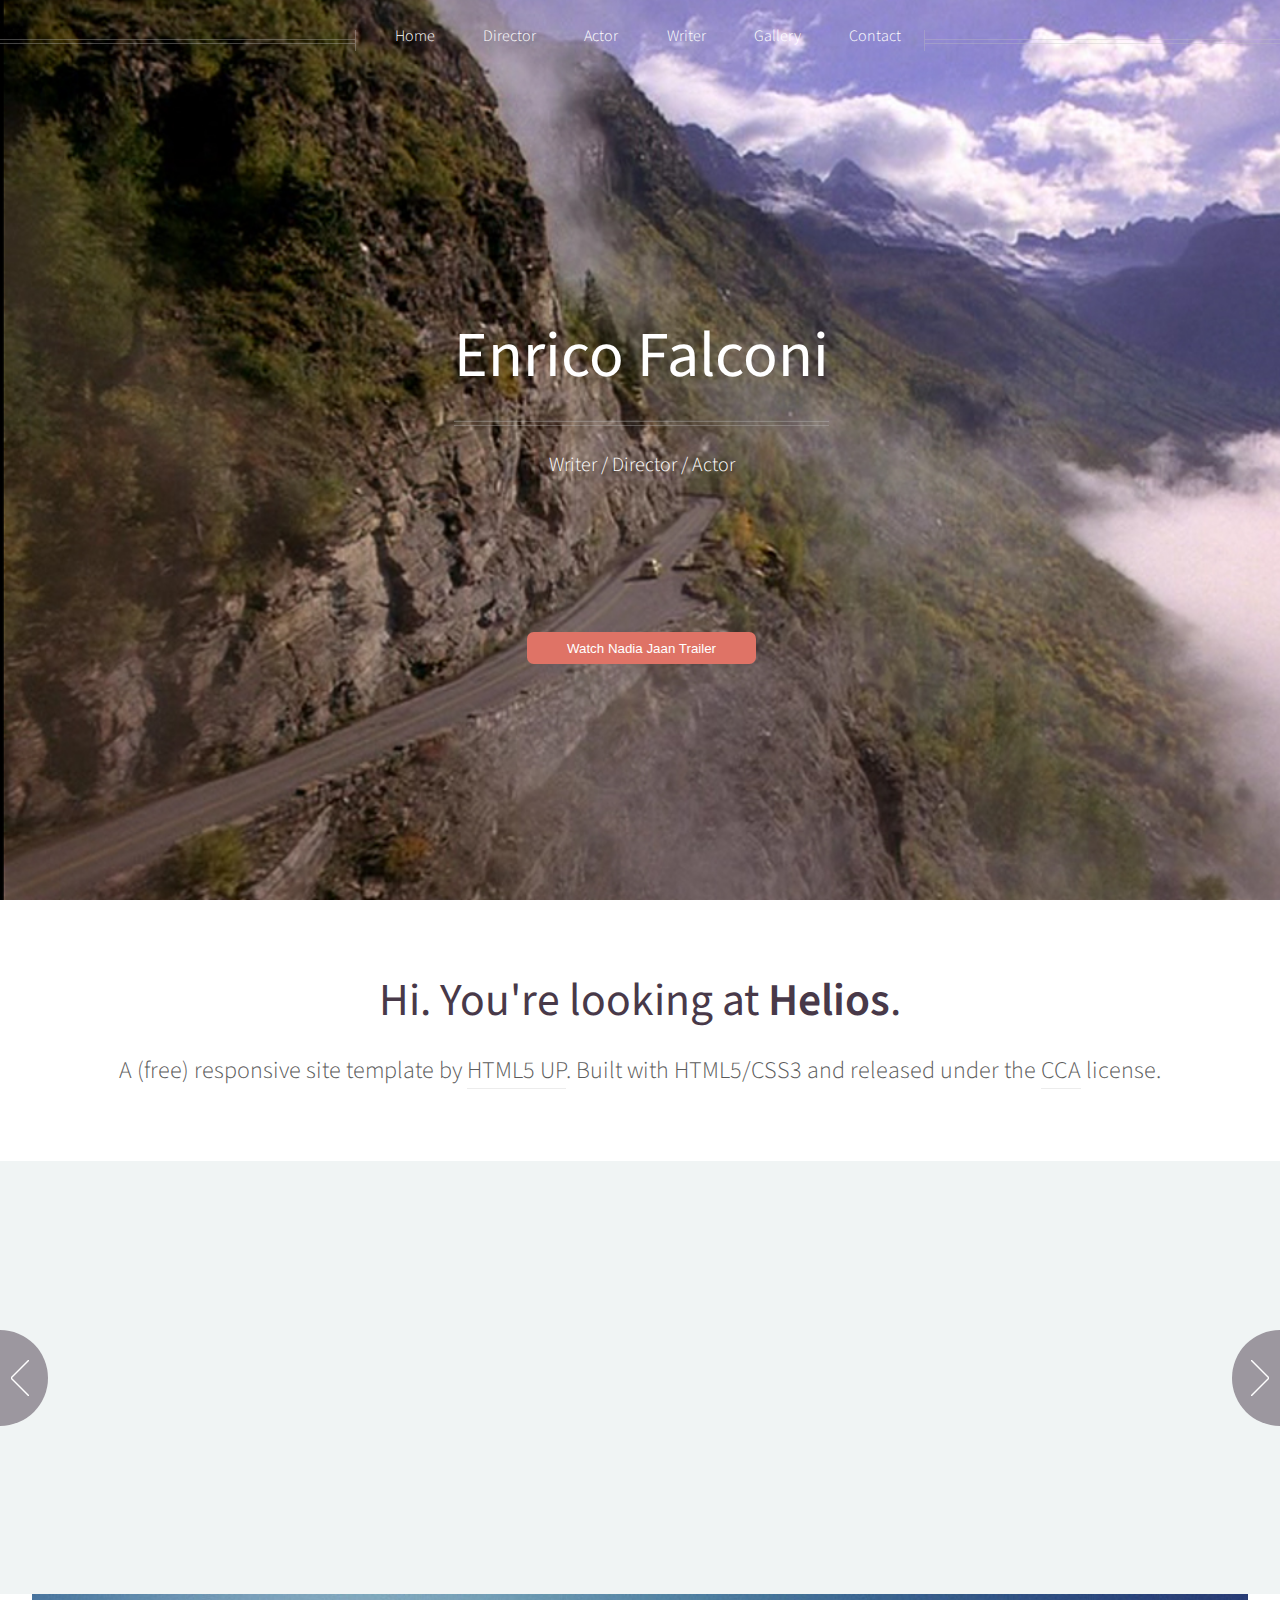
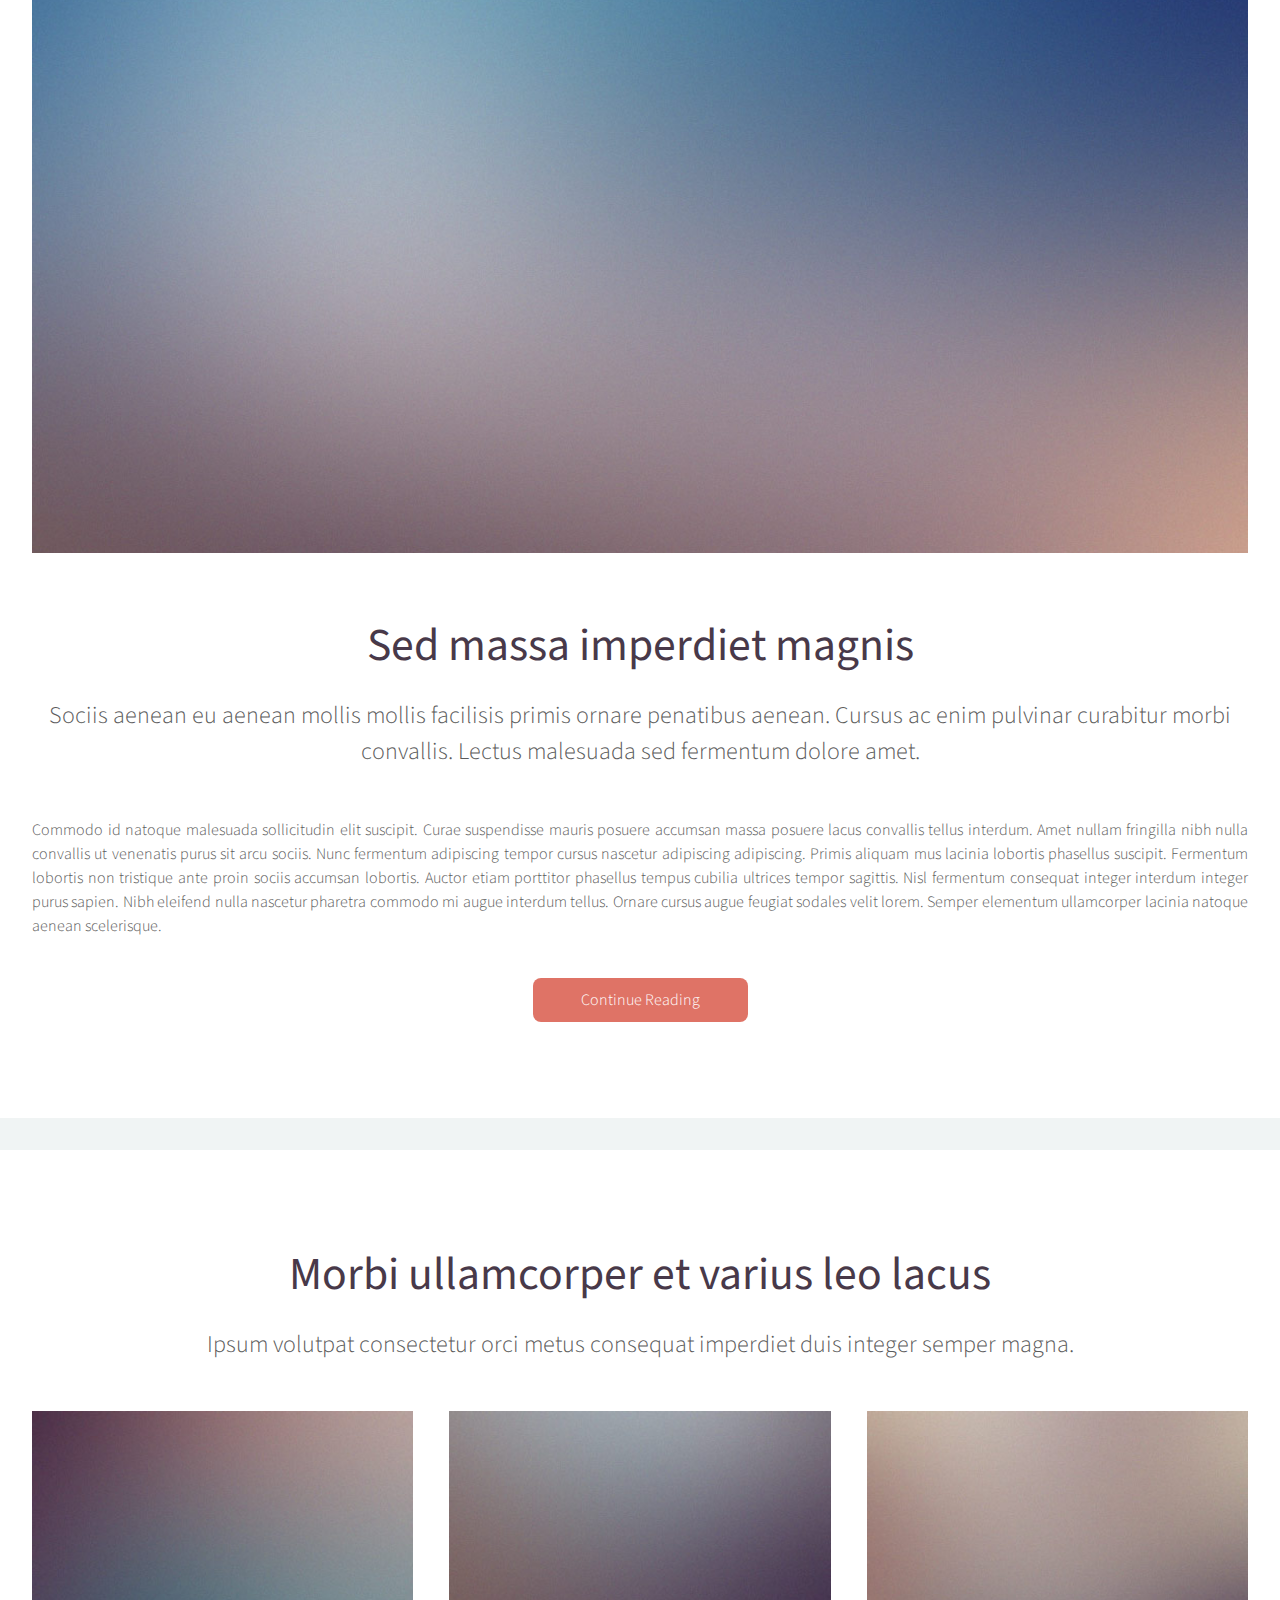
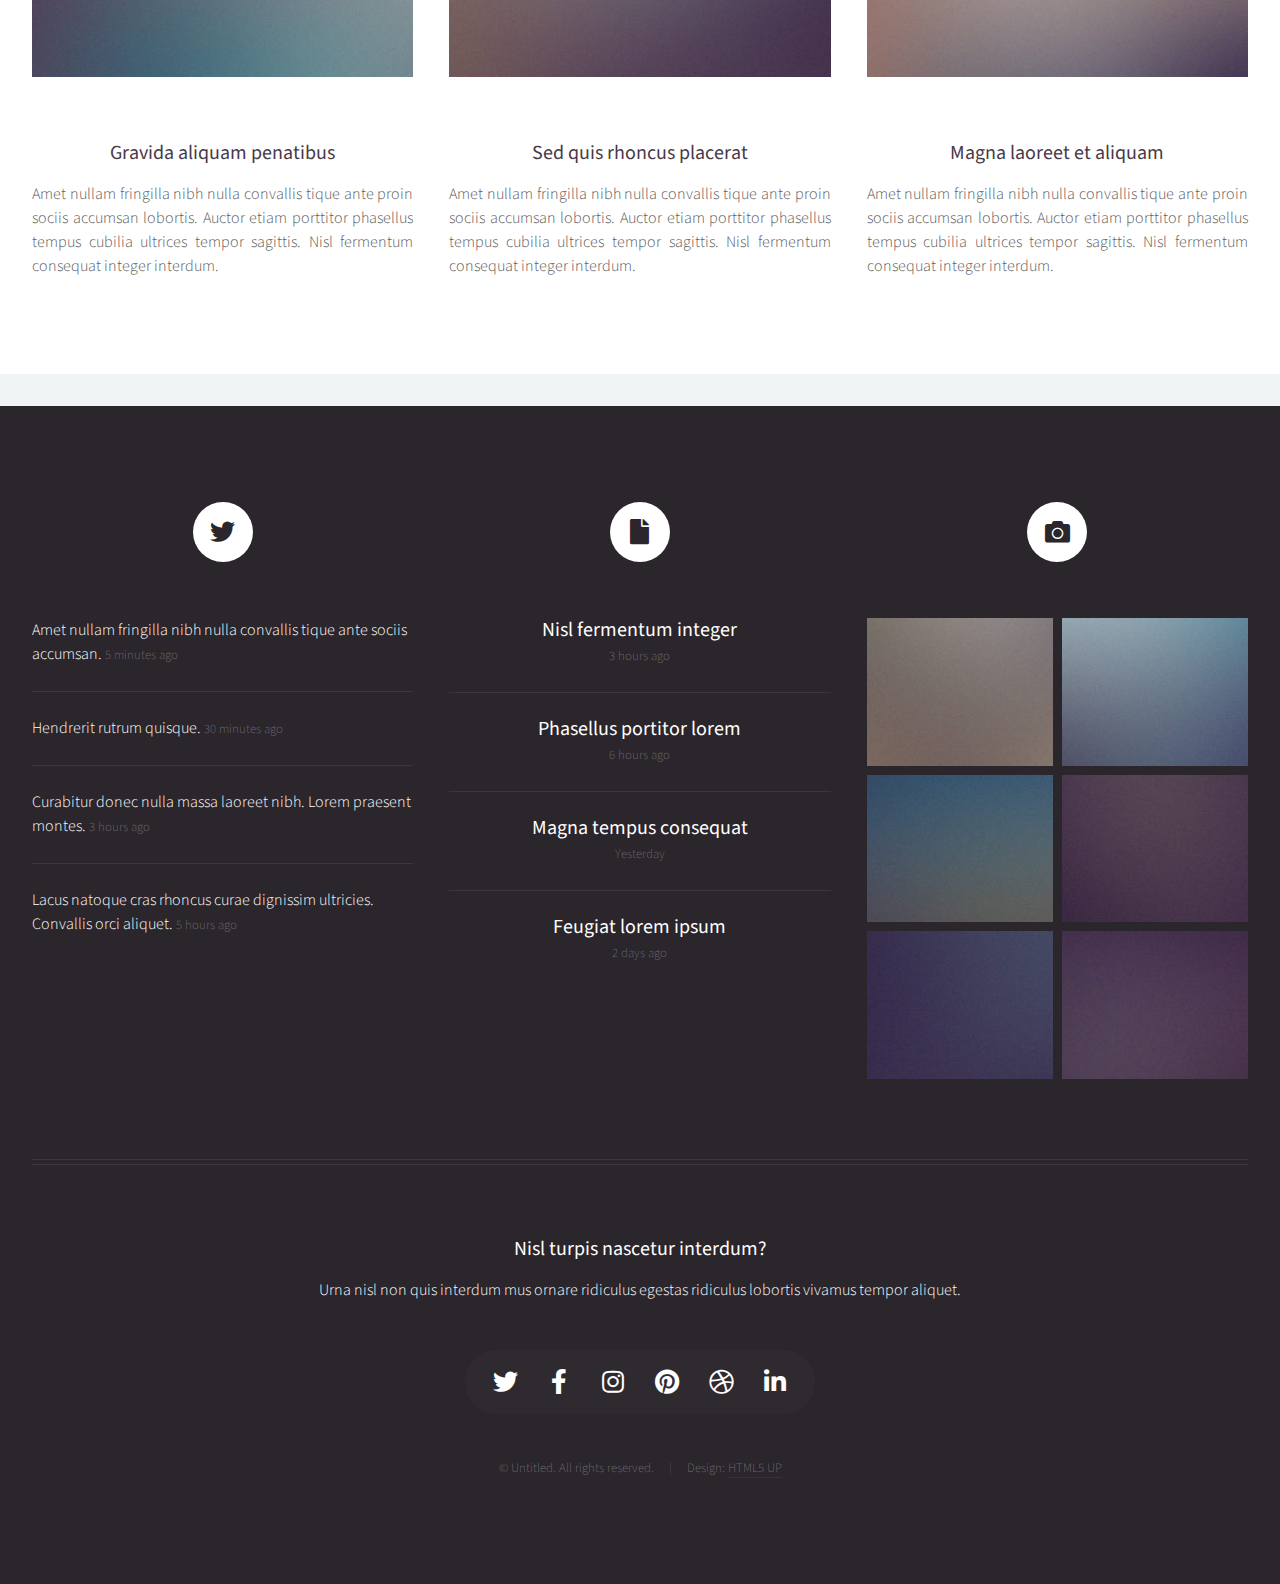
==== index.html @ 7c1d938c "first commit" ====
<!DOCTYPE HTML>
<!--
	Helios by HTML5 UP
	html5up.net | @ajlkn
	Free for personal and commercial use under the CCA 3.0 license (html5up.net/license)
-->
<html>
	<head>
		<title>Enrico Falconi</title>
		<meta charset="utf-8" />
		<meta name="viewport" content="width=device-width, initial-scale=1, user-scalable=no" />
		<link rel="stylesheet" href="assets/css/main.css" />
		<noscript><link rel="stylesheet" href="assets/css/noscript.css" /></noscript>
	</head>
	<body class="homepage is-preload">
		<div id="page-wrapper">

			<!-- Header -->
				<div id="header">

					<!-- Inner -->
						<div class="inner">
							<header>
								<h1><a href="index.html" id="logo">Enrico Falconi</a></h1>
								<hr />
								<p>Writer / Director / Actor</p>
							</header>
							<!-- <br/> -->
							<footer>
								<br/>
								<br/>
								<br/>
								<br/>
								<br/>
								<button href="https://vimeo.com/396810867" target="_blank" >Watch Nadia Jaan Trailer</button>
							</footer>
						</div>

					<!-- Nav -->
						<nav id="nav">
							<ul>
								<li><a href="index.html">Home</a></li>
								<li>
									<a href="#">Director</a>
									<ul>
										<li><a href="director-filmography.html">Filmography</a></li>
										<li><a href="director-reel.html">Reel</a></li>
										<li><a href="director-shorts.html">Shorts</a></li>
										<li><a href="director-trailers.html">Trailers</a></li>
										<li><a href="director-clips.html">Clips</a></li>
									</ul>
								</li>
								<li>
									<a href="#">Actor</a>
									<ul>
										<li><a href="actor-resume.html">Resume</a></li>
										<li><a href="actor-reel.html">Reel</a></li>
										<li><a href="actor-clips.html">Clips</a></li>
										<li><a href="actor-headshots.html">Headshots</a></li>
									</ul>
								</li>
								<li>
									<a href="writer.html">Writer</a>
								</li>
								<li>
									<a href="gallery.html">Gallery</a>
								</li>
								<li><a href="contact.html">Contact</a></li>
								<!-- <li><a href="left-sidebar.html">Left Sidebar</a></li>
								<li><a href="right-sidebar.html">Right Sidebar</a></li>
								<li><a href="no-sidebar.html">No Sidebar</a></li> -->
							</ul>
						</nav>

				</div>

			<!-- Banner -->
				<section id="banner">
					<header>
						<h2>Hi. You're looking at <strong>Helios</strong>.</h2>
						<p>
							A (free) responsive site template by <a href="http://html5up.net">HTML5 UP</a>.
							Built with HTML5/CSS3 and released under the <a href="http://html5up.net/license">CCA</a> license.
						</p>
					</header>
				</section>

			<!-- Carousel -->
				<section class="carousel">
					<div class="reel">

						<article>
							<a href="#" class="image featured"><img src="images/pic01.jpg" alt="" /></a>
							<header>
								<h3><a href="#">Pulvinar sagittis congue</a></h3>
							</header>
							<p>Commodo id natoque malesuada sollicitudin elit suscipit magna.</p>
						</article>

						<article>
							<a href="#" class="image featured"><img src="images/pic02.jpg" alt="" /></a>
							<header>
								<h3><a href="#">Fermentum sagittis proin</a></h3>
							</header>
							<p>Commodo id natoque malesuada sollicitudin elit suscipit magna.</p>
						</article>

						<article>
							<a href="#" class="image featured"><img src="images/pic03.jpg" alt="" /></a>
							<header>
								<h3><a href="#">Sed quis rhoncus placerat</a></h3>
							</header>
							<p>Commodo id natoque malesuada sollicitudin elit suscipit magna.</p>
						</article>

						<article>
							<a href="#" class="image featured"><img src="images/pic04.jpg" alt="" /></a>
							<header>
								<h3><a href="#">Ultrices urna sit lobortis</a></h3>
							</header>
							<p>Commodo id natoque malesuada sollicitudin elit suscipit magna.</p>
						</article>

						<article>
							<a href="#" class="image featured"><img src="images/pic05.jpg" alt="" /></a>
							<header>
								<h3><a href="#">Varius magnis sollicitudin</a></h3>
							</header>
							<p>Commodo id natoque malesuada sollicitudin elit suscipit magna.</p>
						</article>

						<article>
							<a href="#" class="image featured"><img src="images/pic01.jpg" alt="" /></a>
							<header>
								<h3><a href="#">Pulvinar sagittis congue</a></h3>
							</header>
							<p>Commodo id natoque malesuada sollicitudin elit suscipit magna.</p>
						</article>

						<article>
							<a href="#" class="image featured"><img src="images/pic02.jpg" alt="" /></a>
							<header>
								<h3><a href="#">Fermentum sagittis proin</a></h3>
							</header>
							<p>Commodo id natoque malesuada sollicitudin elit suscipit magna.</p>
						</article>

						<article>
							<a href="#" class="image featured"><img src="images/pic03.jpg" alt="" /></a>
							<header>
								<h3><a href="#">Sed quis rhoncus placerat</a></h3>
							</header>
							<p>Commodo id natoque malesuada sollicitudin elit suscipit magna.</p>
						</article>

						<article>
							<a href="#" class="image featured"><img src="images/pic04.jpg" alt="" /></a>
							<header>
								<h3><a href="#">Ultrices urna sit lobortis</a></h3>
							</header>
							<p>Commodo id natoque malesuada sollicitudin elit suscipit magna.</p>
						</article>

						<article>
							<a href="#" class="image featured"><img src="images/pic05.jpg" alt="" /></a>
							<header>
								<h3><a href="#">Varius magnis sollicitudin</a></h3>
							</header>
							<p>Commodo id natoque malesuada sollicitudin elit suscipit magna.</p>
						</article>

					</div>
				</section>

			<!-- Main -->
				<div class="wrapper style2">

					<article id="main" class="container special">
						<a href="#" class="image featured"><img src="images/pic06.jpg" alt="" /></a>
						<header>
							<h2><a href="#">Sed massa imperdiet magnis</a></h2>
							<p>
								Sociis aenean eu aenean mollis mollis facilisis primis ornare penatibus aenean. Cursus ac enim
								pulvinar curabitur morbi convallis. Lectus malesuada sed fermentum dolore amet.
							</p>
						</header>
						<p>
							Commodo id natoque malesuada sollicitudin elit suscipit. Curae suspendisse mauris posuere accumsan massa
							posuere lacus convallis tellus interdum. Amet nullam fringilla nibh nulla convallis ut venenatis purus
							sit arcu sociis. Nunc fermentum adipiscing tempor cursus nascetur adipiscing adipiscing. Primis aliquam
							mus lacinia lobortis phasellus suscipit. Fermentum lobortis non tristique ante proin sociis accumsan
							lobortis. Auctor etiam porttitor phasellus tempus cubilia ultrices tempor sagittis. Nisl fermentum
							consequat integer interdum integer purus sapien. Nibh eleifend nulla nascetur pharetra commodo mi augue
							interdum tellus. Ornare cursus augue feugiat sodales velit lorem. Semper elementum ullamcorper lacinia
							natoque aenean scelerisque.
						</p>
						<footer>
							<a href="#" class="button">Continue Reading</a>
						</footer>
					</article>

				</div>

			<!-- Features -->
				<div class="wrapper style1">

					<section id="features" class="container special">
						<header>
							<h2>Morbi ullamcorper et varius leo lacus</h2>
							<p>Ipsum volutpat consectetur orci metus consequat imperdiet duis integer semper magna.</p>
						</header>
						<div class="row">
							<article class="col-4 col-12-mobile special">
								<a href="#" class="image featured"><img src="images/pic07.jpg" alt="" /></a>
								<header>
									<h3><a href="#">Gravida aliquam penatibus</a></h3>
								</header>
								<p>
									Amet nullam fringilla nibh nulla convallis tique ante proin sociis accumsan lobortis. Auctor etiam
									porttitor phasellus tempus cubilia ultrices tempor sagittis. Nisl fermentum consequat integer interdum.
								</p>
							</article>
							<article class="col-4 col-12-mobile special">
								<a href="#" class="image featured"><img src="images/pic08.jpg" alt="" /></a>
								<header>
									<h3><a href="#">Sed quis rhoncus placerat</a></h3>
								</header>
								<p>
									Amet nullam fringilla nibh nulla convallis tique ante proin sociis accumsan lobortis. Auctor etiam
									porttitor phasellus tempus cubilia ultrices tempor sagittis. Nisl fermentum consequat integer interdum.
								</p>
							</article>
							<article class="col-4 col-12-mobile special">
								<a href="#" class="image featured"><img src="images/pic09.jpg" alt="" /></a>
								<header>
									<h3><a href="#">Magna laoreet et aliquam</a></h3>
								</header>
								<p>
									Amet nullam fringilla nibh nulla convallis tique ante proin sociis accumsan lobortis. Auctor etiam
									porttitor phasellus tempus cubilia ultrices tempor sagittis. Nisl fermentum consequat integer interdum.
								</p>
							</article>
						</div>
					</section>

				</div>

			<!-- Footer -->
				<div id="footer">
					<div class="container">
						<div class="row">

							<!-- Tweets -->
								<section class="col-4 col-12-mobile">
									<header>
										<h2 class="icon brands fa-twitter circled"><span class="label">Tweets</span></h2>
									</header>
									<ul class="divided">
										<li>
											<article class="tweet">
												Amet nullam fringilla nibh nulla convallis tique ante sociis accumsan.
												<span class="timestamp">5 minutes ago</span>
											</article>
										</li>
										<li>
											<article class="tweet">
												Hendrerit rutrum quisque.
												<span class="timestamp">30 minutes ago</span>
											</article>
										</li>
										<li>
											<article class="tweet">
												Curabitur donec nulla massa laoreet nibh. Lorem praesent montes.
												<span class="timestamp">3 hours ago</span>
											</article>
										</li>
										<li>
											<article class="tweet">
												Lacus natoque cras rhoncus curae dignissim ultricies. Convallis orci aliquet.
												<span class="timestamp">5 hours ago</span>
											</article>
										</li>
									</ul>
								</section>

							<!-- Posts -->
								<section class="col-4 col-12-mobile">
									<header>
										<h2 class="icon solid fa-file circled"><span class="label">Posts</span></h2>
									</header>
									<ul class="divided">
										<li>
											<article class="post stub">
												<header>
													<h3><a href="#">Nisl fermentum integer</a></h3>
												</header>
												<span class="timestamp">3 hours ago</span>
											</article>
										</li>
										<li>
											<article class="post stub">
												<header>
													<h3><a href="#">Phasellus portitor lorem</a></h3>
												</header>
												<span class="timestamp">6 hours ago</span>
											</article>
										</li>
										<li>
											<article class="post stub">
												<header>
													<h3><a href="#">Magna tempus consequat</a></h3>
												</header>
												<span class="timestamp">Yesterday</span>
											</article>
										</li>
										<li>
											<article class="post stub">
												<header>
													<h3><a href="#">Feugiat lorem ipsum</a></h3>
												</header>
												<span class="timestamp">2 days ago</span>
											</article>
										</li>
									</ul>
								</section>

							<!-- Photos -->
								<section class="col-4 col-12-mobile">
									<header>
										<h2 class="icon solid fa-camera circled"><span class="label">Photos</span></h2>
									</header>
									<div class="row gtr-25">
										<div class="col-6">
											<a href="#" class="image fit"><img src="images/pic10.jpg" alt="" /></a>
										</div>
										<div class="col-6">
											<a href="#" class="image fit"><img src="images/pic11.jpg" alt="" /></a>
										</div>
										<div class="col-6">
											<a href="#" class="image fit"><img src="images/pic12.jpg" alt="" /></a>
										</div>
										<div class="col-6">
											<a href="#" class="image fit"><img src="images/pic13.jpg" alt="" /></a>
										</div>
										<div class="col-6">
											<a href="#" class="image fit"><img src="images/pic14.jpg" alt="" /></a>
										</div>
										<div class="col-6">
											<a href="#" class="image fit"><img src="images/pic15.jpg" alt="" /></a>
										</div>
									</div>
								</section>

						</div>
						<hr />
						<div class="row">
							<div class="col-12">

								<!-- Contact -->
									<section class="contact">
										<header>
											<h3>Nisl turpis nascetur interdum?</h3>
										</header>
										<p>Urna nisl non quis interdum mus ornare ridiculus egestas ridiculus lobortis vivamus tempor aliquet.</p>
										<ul class="icons">
											<li><a href="#" class="icon brands fa-twitter"><span class="label">Twitter</span></a></li>
											<li><a href="#" class="icon brands fa-facebook-f"><span class="label">Facebook</span></a></li>
											<li><a href="#" class="icon brands fa-instagram"><span class="label">Instagram</span></a></li>
											<li><a href="#" class="icon brands fa-pinterest"><span class="label">Pinterest</span></a></li>
											<li><a href="#" class="icon brands fa-dribbble"><span class="label">Dribbble</span></a></li>
											<li><a href="#" class="icon brands fa-linkedin-in"><span class="label">Linkedin</span></a></li>
										</ul>
									</section>

								<!-- Copyright -->
									<div class="copyright">
										<ul class="menu">
											<li>&copy; Untitled. All rights reserved.</li><li>Design: <a href="http://html5up.net">HTML5 UP</a></li>
										</ul>
									</div>

							</div>

						</div>
					</div>
				</div>

		</div>

		<!-- Scripts -->
			<script src="assets/js/jquery.min.js"></script>
			<script src="assets/js/jquery.dropotron.min.js"></script>
			<script src="assets/js/jquery.scrolly.min.js"></script>
			<script src="assets/js/jquery.scrollex.min.js"></script>
			<script src="assets/js/browser.min.js"></script>
			<script src="assets/js/breakpoints.min.js"></script>
			<script src="assets/js/util.js"></script>
			<script src="assets/js/main.js"></script>

	</body>
</html>
---- assets/css/main.css ----
@import url("https://fonts.googleapis.com/css?family=Source+Sans+Pro:300,300italic,400,400italic,600");
@import url("fontawesome-all.min.css");

/*
	Helios by HTML5 UP
	html5up.net | @ajlkn
	Free for personal and commercial use under the CCA 3.0 license (html5up.net/license)
*/

html, body, div, span, applet, object,
iframe, h1, h2, h3, h4, h5, h6, p, blockquote,
pre, a, abbr, acronym, address, big, cite,
code, del, dfn, em, img, ins, kbd, q, s, samp,
small, strike, strong, sub, sup, tt, var, b,
u, i, center, dl, dt, dd, ol, ul, li, fieldset,
form, label, legend, table, caption, tbody,
tfoot, thead, tr, th, td, article, aside,
canvas, details, embed, figure, figcaption,
footer, header, hgroup, menu, nav, output, ruby,
section, summary, time, mark, audio, video {
	margin: 0;
	padding: 0;
	border: 0;
	font-size: 100%;
	font: inherit;
	vertical-align: baseline;}

article, aside, details, figcaption, figure,
footer, header, hgroup, menu, nav, section {
	display: block;}

body {
	line-height: 1;
}

ol, ul {
	list-style: none;
}

blockquote, q {
	quotes: none;
}

	blockquote:before, blockquote:after, q:before, q:after {
		content: '';
		content: none;
	}

table {
	border-collapse: collapse;
	border-spacing: 0;
}

body {
	-webkit-text-size-adjust: none;
}

mark {
	background-color: transparent;
	color: inherit;
}

input::-moz-focus-inner {
	border: 0;
	padding: 0;
}

input, select, textarea {
	-moz-appearance: none;
	-webkit-appearance: none;
	-ms-appearance: none;
	appearance: none;
}

/* Basic */

	html {
		box-sizing: border-box;
	}

	*, *:before, *:after {
		box-sizing: inherit;
	}

	body {
		background: #f0f4f4;
		color: #5b5b5b;
		font-size: 15pt;
		line-height: 1.85em;
		font-family: 'Source Sans Pro', sans-serif;
		font-weight: 300;
	}

		body.is-preload *, body.is-preload *:before, body.is-preload *:after {
			-moz-animation: none !important;
			-webkit-animation: none !important;
			-ms-animation: none !important;
			animation: none !important;
			-moz-transition: none !important;
			-webkit-transition: none !important;
			-ms-transition: none !important;
			transition: none !important;
		}

	input, textarea, select {
		font-size: 15pt;
		line-height: 1.85em;
		font-family: 'Source Sans Pro', sans-serif;
		font-weight: 300;
	}

	h1, h2, h3, h4, h5, h6 {
		font-weight: 400;
		color: #483949;
		line-height: 1.25em;
	}

	h1 a, h2 a, h3 a, h4 a, h5 a, h6 a {
		color: inherit;
		text-decoration: none;
		border-bottom-color: transparent;
	}

	h1 strong, h2 strong, h3 strong, h4 strong, h5 strong, h6 strong {
		font-weight: 600;
	}

	h2 {
		font-size: 2.85em;
	}

	h3 {
		font-size: 1.25em;
	}

	h4 {
		font-size: 1em;
		margin: 0 0 0.25em 0;
	}

	strong, b {
		font-weight: 400;
		color: #483949;
	}

	em, i {
		font-style: italic;
	}

	a {
		color: inherit;
		border-bottom: solid 1px rgba(128, 128, 128, 0.15);
		text-decoration: none;
		-moz-transition: background-color 0.35s ease-in-out, color 0.35s ease-in-out, border-bottom-color 0.35s ease-in-out;
		-webkit-transition: background-color 0.35s ease-in-out, color 0.35s ease-in-out, border-bottom-color 0.35s ease-in-out;
		-ms-transition: background-color 0.35s ease-in-out, color 0.35s ease-in-out, border-bottom-color 0.35s ease-in-out;
		transition: background-color 0.35s ease-in-out, color 0.35s ease-in-out, border-bottom-color 0.35s ease-in-out;
	}

		a:hover {
			color: #ef8376;
			border-bottom-color: transparent;
		}

	sub {
		position: relative;
		top: 0.5em;
		font-size: 0.8em;
	}

	sup {
		position: relative;
		top: -0.5em;
		font-size: 0.8em;
	}

	blockquote {
		border-left: solid 0.5em #ddd;
		padding: 1em 0 1em 2em;
		font-style: italic;
	}

	p, ul, ol, dl, table {
		margin-bottom: 1em;
	}

	p {
		text-align: justify;
	}

	br.clear {
		clear: both;
	}

	hr {
		position: relative;
		display: block;
		border: 0;
		top: 4.5em;
		margin-bottom: 9em;
		height: 6px;
		border-top: solid 1px rgba(128, 128, 128, 0.2);
		border-bottom: solid 1px rgba(128, 128, 128, 0.2);
	}

		hr:before, hr:after {
			content: '';
			position: absolute;
			top: -8px;
			display: block;
			width: 1px;
			height: 21px;
			background: rgba(128, 128, 128, 0.2);
		}

		hr:before {
			left: -1px;
		}

		hr:after {
			right: -1px;
		}

	.timestamp {
		color: rgba(128, 128, 128, 0.75);
		font-size: 0.8em;
	}

/* Container */

	.container {
		margin: 0 auto;
		max-width: 100%;
		width: 1400px;
	}

		@media screen and (max-width: 1680px) {

			.container {
				width: 1200px;
			}

		}

		@media screen and (max-width: 1280px) {

			.container {
				width: 100%;
			}

		}

		@media screen and (max-width: 960px) {

			.container {
				width: 100%;
			}

		}

		@media screen and (max-width: 840px) {

			.container {
				width: 100%;
			}

		}

		@media screen and (max-width: 736px) {

			.container {
				width: 100%;
			}

		}

/* Row */

	.row {
		display: flex;
		flex-wrap: wrap;
		box-sizing: border-box;
		align-items: stretch;
	}

		.row > * {
			box-sizing: border-box;
		}

		.row.gtr-uniform > * > :last-child {
			margin-bottom: 0;
		}

		.row.aln-left {
			justify-content: flex-start;
		}

		.row.aln-center {
			justify-content: center;
		}

		.row.aln-right {
			justify-content: flex-end;
		}

		.row.aln-top {
			align-items: flex-start;
		}

		.row.aln-middle {
			align-items: center;
		}

		.row.aln-bottom {
			align-items: flex-end;
		}

		.row > .imp {
			order: -1;
		}

		.row > .col-1 {
			width: 8.33333%;
		}

		.row > .off-1 {
			margin-left: 8.33333%;
		}

		.row > .col-2 {
			width: 16.66667%;
		}

		.row > .off-2 {
			margin-left: 16.66667%;
		}

		.row > .col-3 {
			width: 25%;
		}

		.row > .off-3 {
			margin-left: 25%;
		}

		.row > .col-4 {
			width: 33.33333%;
		}

		.row > .off-4 {
			margin-left: 33.33333%;
		}

		.row > .col-5 {
			width: 41.66667%;
		}

		.row > .off-5 {
			margin-left: 41.66667%;
		}

		.row > .col-6 {
			width: 50%;
		}

		.row > .off-6 {
			margin-left: 50%;
		}

		.row > .col-7 {
			width: 58.33333%;
		}

		.row > .off-7 {
			margin-left: 58.33333%;
		}

		.row > .col-8 {
			width: 66.66667%;
		}

		.row > .off-8 {
			margin-left: 66.66667%;
		}

		.row > .col-9 {
			width: 75%;
		}

		.row > .off-9 {
			margin-left: 75%;
		}

		.row > .col-10 {
			width: 83.33333%;
		}

		.row > .off-10 {
			margin-left: 83.33333%;
		}

		.row > .col-11 {
			width: 91.66667%;
		}

		.row > .off-11 {
			margin-left: 91.66667%;
		}

		.row > .col-12 {
			width: 100%;
		}

		.row > .off-12 {
			margin-left: 100%;
		}

		.row.gtr-0 {
			margin-top: 0px;
			margin-left: 0px;
		}

			.row.gtr-0 > * {
				padding: 0px 0 0 0px;
			}

			.row.gtr-0.gtr-uniform {
				margin-top: 0px;
			}

				.row.gtr-0.gtr-uniform > * {
					padding-top: 0px;
				}

		.row.gtr-25 {
			margin-top: -10px;
			margin-left: -10px;
		}

			.row.gtr-25 > * {
				padding: 10px 0 0 10px;
			}

			.row.gtr-25.gtr-uniform {
				margin-top: -10px;
			}

				.row.gtr-25.gtr-uniform > * {
					padding-top: 10px;
				}

		.row.gtr-50 {
			margin-top: -20px;
			margin-left: -20px;
		}

			.row.gtr-50 > * {
				padding: 20px 0 0 20px;
			}

			.row.gtr-50.gtr-uniform {
				margin-top: -20px;
			}

				.row.gtr-50.gtr-uniform > * {
					padding-top: 20px;
				}

		.row {
			margin-top: -40px;
			margin-left: -40px;
		}

			.row > * {
				padding: 40px 0 0 40px;
			}

			.row.gtr-uniform {
				margin-top: -40px;
			}

				.row.gtr-uniform > * {
					padding-top: 40px;
				}

		.row.gtr-150 {
			margin-top: -60px;
			margin-left: -60px;
		}

			.row.gtr-150 > * {
				padding: 60px 0 0 60px;
			}

			.row.gtr-150.gtr-uniform {
				margin-top: -60px;
			}

				.row.gtr-150.gtr-uniform > * {
					padding-top: 60px;
				}

		.row.gtr-200 {
			margin-top: -80px;
			margin-left: -80px;
		}

			.row.gtr-200 > * {
				padding: 80px 0 0 80px;
			}

			.row.gtr-200.gtr-uniform {
				margin-top: -80px;
			}

				.row.gtr-200.gtr-uniform > * {
					padding-top: 80px;
				}

		@media screen and (max-width: 1680px) {

			.row {
				display: flex;
				flex-wrap: wrap;
				box-sizing: border-box;
				align-items: stretch;
			}

				.row > * {
					box-sizing: border-box;
				}

				.row.gtr-uniform > * > :last-child {
					margin-bottom: 0;
				}

				.row.aln-left {
					justify-content: flex-start;
				}

				.row.aln-center {
					justify-content: center;
				}

				.row.aln-right {
					justify-content: flex-end;
				}

				.row.aln-top {
					align-items: flex-start;
				}

				.row.aln-middle {
					align-items: center;
				}

				.row.aln-bottom {
					align-items: flex-end;
				}

				.row > .imp-wide {
					order: -1;
				}

				.row > .col-1-wide {
					width: 8.33333%;
				}

				.row > .off-1-wide {
					margin-left: 8.33333%;
				}

				.row > .col-2-wide {
					width: 16.66667%;
				}

				.row > .off-2-wide {
					margin-left: 16.66667%;
				}

				.row > .col-3-wide {
					width: 25%;
				}

				.row > .off-3-wide {
					margin-left: 25%;
				}

				.row > .col-4-wide {
					width: 33.33333%;
				}

				.row > .off-4-wide {
					margin-left: 33.33333%;
				}

				.row > .col-5-wide {
					width: 41.66667%;
				}

				.row > .off-5-wide {
					margin-left: 41.66667%;
				}

				.row > .col-6-wide {
					width: 50%;
				}

				.row > .off-6-wide {
					margin-left: 50%;
				}

				.row > .col-7-wide {
					width: 58.33333%;
				}

				.row > .off-7-wide {
					margin-left: 58.33333%;
				}

				.row > .col-8-wide {
					width: 66.66667%;
				}

				.row > .off-8-wide {
					margin-left: 66.66667%;
				}

				.row > .col-9-wide {
					width: 75%;
				}

				.row > .off-9-wide {
					margin-left: 75%;
				}

				.row > .col-10-wide {
					width: 83.33333%;
				}

				.row > .off-10-wide {
					margin-left: 83.33333%;
				}

				.row > .col-11-wide {
					width: 91.66667%;
				}

				.row > .off-11-wide {
					margin-left: 91.66667%;
				}

				.row > .col-12-wide {
					width: 100%;
				}

				.row > .off-12-wide {
					margin-left: 100%;
				}

				.row.gtr-0 {
					margin-top: 0px;
					margin-left: 0px;
				}

					.row.gtr-0 > * {
						padding: 0px 0 0 0px;
					}

					.row.gtr-0.gtr-uniform {
						margin-top: 0px;
					}

						.row.gtr-0.gtr-uniform > * {
							padding-top: 0px;
						}

				.row.gtr-25 {
					margin-top: -10px;
					margin-left: -10px;
				}

					.row.gtr-25 > * {
						padding: 10px 0 0 10px;
					}

					.row.gtr-25.gtr-uniform {
						margin-top: -10px;
					}

						.row.gtr-25.gtr-uniform > * {
							padding-top: 10px;
						}

				.row.gtr-50 {
					margin-top: -20px;
					margin-left: -20px;
				}

					.row.gtr-50 > * {
						padding: 20px 0 0 20px;
					}

					.row.gtr-50.gtr-uniform {
						margin-top: -20px;
					}

						.row.gtr-50.gtr-uniform > * {
							padding-top: 20px;
						}

				.row {
					margin-top: -40px;
					margin-left: -40px;
				}

					.row > * {
						padding: 40px 0 0 40px;
					}

					.row.gtr-uniform {
						margin-top: -40px;
					}

						.row.gtr-uniform > * {
							padding-top: 40px;
						}

				.row.gtr-150 {
					margin-top: -60px;
					margin-left: -60px;
				}

					.row.gtr-150 > * {
						padding: 60px 0 0 60px;
					}

					.row.gtr-150.gtr-uniform {
						margin-top: -60px;
					}

						.row.gtr-150.gtr-uniform > * {
							padding-top: 60px;
						}

				.row.gtr-200 {
					margin-top: -80px;
					margin-left: -80px;
				}

					.row.gtr-200 > * {
						padding: 80px 0 0 80px;
					}

					.row.gtr-200.gtr-uniform {
						margin-top: -80px;
					}

						.row.gtr-200.gtr-uniform > * {
							padding-top: 80px;
						}

		}

		@media screen and (max-width: 1280px) {

			.row {
				display: flex;
				flex-wrap: wrap;
				box-sizing: border-box;
				align-items: stretch;
			}

				.row > * {
					box-sizing: border-box;
				}

				.row.gtr-uniform > * > :last-child {
					margin-bottom: 0;
				}

				.row.aln-left {
					justify-content: flex-start;
				}

				.row.aln-center {
					justify-content: center;
				}

				.row.aln-right {
					justify-content: flex-end;
				}

				.row.aln-top {
					align-items: flex-start;
				}

				.row.aln-middle {
					align-items: center;
				}

				.row.aln-bottom {
					align-items: flex-end;
				}

				.row > .imp-normal {
					order: -1;
				}

				.row > .col-1-normal {
					width: 8.33333%;
				}

				.row > .off-1-normal {
					margin-left: 8.33333%;
				}

				.row > .col-2-normal {
					width: 16.66667%;
				}

				.row > .off-2-normal {
					margin-left: 16.66667%;
				}

				.row > .col-3-normal {
					width: 25%;
				}

				.row > .off-3-normal {
					margin-left: 25%;
				}

				.row > .col-4-normal {
					width: 33.33333%;
				}

				.row > .off-4-normal {
					margin-left: 33.33333%;
				}

				.row > .col-5-normal {
					width: 41.66667%;
				}

				.row > .off-5-normal {
					margin-left: 41.66667%;
				}

				.row > .col-6-normal {
					width: 50%;
				}

				.row > .off-6-normal {
					margin-left: 50%;
				}

				.row > .col-7-normal {
					width: 58.33333%;
				}

				.row > .off-7-normal {
					margin-left: 58.33333%;
				}

				.row > .col-8-normal {
					width: 66.66667%;
				}

				.row > .off-8-normal {
					margin-left: 66.66667%;
				}

				.row > .col-9-normal {
					width: 75%;
				}

				.row > .off-9-normal {
					margin-left: 75%;
				}

				.row > .col-10-normal {
					width: 83.33333%;
				}

				.row > .off-10-normal {
					margin-left: 83.33333%;
				}

				.row > .col-11-normal {
					width: 91.66667%;
				}

				.row > .off-11-normal {
					margin-left: 91.66667%;
				}

				.row > .col-12-normal {
					width: 100%;
				}

				.row > .off-12-normal {
					margin-left: 100%;
				}

				.row.gtr-0 {
					margin-top: 0px;
					margin-left: 0px;
				}

					.row.gtr-0 > * {
						padding: 0px 0 0 0px;
					}

					.row.gtr-0.gtr-uniform {
						margin-top: 0px;
					}

						.row.gtr-0.gtr-uniform > * {
							padding-top: 0px;
						}

				.row.gtr-25 {
					margin-top: -9px;
					margin-left: -9px;
				}

					.row.gtr-25 > * {
						padding: 9px 0 0 9px;
					}

					.row.gtr-25.gtr-uniform {
						margin-top: -9px;
					}

						.row.gtr-25.gtr-uniform > * {
							padding-top: 9px;
						}

				.row.gtr-50 {
					margin-top: -18px;
					margin-left: -18px;
				}

					.row.gtr-50 > * {
						padding: 18px 0 0 18px;
					}

					.row.gtr-50.gtr-uniform {
						margin-top: -18px;
					}

						.row.gtr-50.gtr-uniform > * {
							padding-top: 18px;
						}

				.row {
					margin-top: -36px;
					margin-left: -36px;
				}

					.row > * {
						padding: 36px 0 0 36px;
					}

					.row.gtr-uniform {
						margin-top: -36px;
					}

						.row.gtr-uniform > * {
							padding-top: 36px;
						}

				.row.gtr-150 {
					margin-top: -54px;
					margin-left: -54px;
				}

					.row.gtr-150 > * {
						padding: 54px 0 0 54px;
					}

					.row.gtr-150.gtr-uniform {
						margin-top: -54px;
					}

						.row.gtr-150.gtr-uniform > * {
							padding-top: 54px;
						}

				.row.gtr-200 {
					margin-top: -72px;
					margin-left: -72px;
				}

					.row.gtr-200 > * {
						padding: 72px 0 0 72px;
					}

					.row.gtr-200.gtr-uniform {
						margin-top: -72px;
					}

						.row.gtr-200.gtr-uniform > * {
							padding-top: 72px;
						}

		}

		@media screen and (max-width: 960px) {

			.row {
				display: flex;
				flex-wrap: wrap;
				box-sizing: border-box;
				align-items: stretch;
			}

				.row > * {
					box-sizing: border-box;
				}

				.row.gtr-uniform > * > :last-child {
					margin-bottom: 0;
				}

				.row.aln-left {
					justify-content: flex-start;
				}

				.row.aln-center {
					justify-content: center;
				}

				.row.aln-right {
					justify-content: flex-end;
				}

				.row.aln-top {
					align-items: flex-start;
				}

				.row.aln-middle {
					align-items: center;
				}

				.row.aln-bottom {
					align-items: flex-end;
				}

				.row > .imp-narrow {
					order: -1;
				}

				.row > .col-1-narrow {
					width: 8.33333%;
				}

				.row > .off-1-narrow {
					margin-left: 8.33333%;
				}

				.row > .col-2-narrow {
					width: 16.66667%;
				}

				.row > .off-2-narrow {
					margin-left: 16.66667%;
				}

				.row > .col-3-narrow {
					width: 25%;
				}

				.row > .off-3-narrow {
					margin-left: 25%;
				}

				.row > .col-4-narrow {
					width: 33.33333%;
				}

				.row > .off-4-narrow {
					margin-left: 33.33333%;
				}

				.row > .col-5-narrow {
					width: 41.66667%;
				}

				.row > .off-5-narrow {
					margin-left: 41.66667%;
				}

				.row > .col-6-narrow {
					width: 50%;
				}

				.row > .off-6-narrow {
					margin-left: 50%;
				}

				.row > .col-7-narrow {
					width: 58.33333%;
				}

				.row > .off-7-narrow {
					margin-left: 58.33333%;
				}

				.row > .col-8-narrow {
					width: 66.66667%;
				}

				.row > .off-8-narrow {
					margin-left: 66.66667%;
				}

				.row > .col-9-narrow {
					width: 75%;
				}

				.row > .off-9-narrow {
					margin-left: 75%;
				}

				.row > .col-10-narrow {
					width: 83.33333%;
				}

				.row > .off-10-narrow {
					margin-left: 83.33333%;
				}

				.row > .col-11-narrow {
					width: 91.66667%;
				}

				.row > .off-11-narrow {
					margin-left: 91.66667%;
				}

				.row > .col-12-narrow {
					width: 100%;
				}

				.row > .off-12-narrow {
					margin-left: 100%;
				}

				.row.gtr-0 {
					margin-top: 0px;
					margin-left: 0px;
				}

					.row.gtr-0 > * {
						padding: 0px 0 0 0px;
					}

					.row.gtr-0.gtr-uniform {
						margin-top: 0px;
					}

						.row.gtr-0.gtr-uniform > * {
							padding-top: 0px;
						}

				.row.gtr-25 {
					margin-top: -8px;
					margin-left: -8px;
				}

					.row.gtr-25 > * {
						padding: 8px 0 0 8px;
					}

					.row.gtr-25.gtr-uniform {
						margin-top: -8px;
					}

						.row.gtr-25.gtr-uniform > * {
							padding-top: 8px;
						}

				.row.gtr-50 {
					margin-top: -16px;
					margin-left: -16px;
				}

					.row.gtr-50 > * {
						padding: 16px 0 0 16px;
					}

					.row.gtr-50.gtr-uniform {
						margin-top: -16px;
					}

						.row.gtr-50.gtr-uniform > * {
							padding-top: 16px;
						}

				.row {
					margin-top: -32px;
					margin-left: -32px;
				}

					.row > * {
						padding: 32px 0 0 32px;
					}

					.row.gtr-uniform {
						margin-top: -32px;
					}

						.row.gtr-uniform > * {
							padding-top: 32px;
						}

				.row.gtr-150 {
					margin-top: -48px;
					margin-left: -48px;
				}

					.row.gtr-150 > * {
						padding: 48px 0 0 48px;
					}

					.row.gtr-150.gtr-uniform {
						margin-top: -48px;
					}

						.row.gtr-150.gtr-uniform > * {
							padding-top: 48px;
						}

				.row.gtr-200 {
					margin-top: -64px;
					margin-left: -64px;
				}

					.row.gtr-200 > * {
						padding: 64px 0 0 64px;
					}

					.row.gtr-200.gtr-uniform {
						margin-top: -64px;
					}

						.row.gtr-200.gtr-uniform > * {
							padding-top: 64px;
						}

		}

		@media screen and (max-width: 840px) {

			.row {
				display: flex;
				flex-wrap: wrap;
				box-sizing: border-box;
				align-items: stretch;
			}

				.row > * {
					box-sizing: border-box;
				}

				.row.gtr-uniform > * > :last-child {
					margin-bottom: 0;
				}

				.row.aln-left {
					justify-content: flex-start;
				}

				.row.aln-center {
					justify-content: center;
				}

				.row.aln-right {
					justify-content: flex-end;
				}

				.row.aln-top {
					align-items: flex-start;
				}

				.row.aln-middle {
					align-items: center;
				}

				.row.aln-bottom {
					align-items: flex-end;
				}

				.row > .imp-narrower {
					order: -1;
				}

				.row > .col-1-narrower {
					width: 8.33333%;
				}

				.row > .off-1-narrower {
					margin-left: 8.33333%;
				}

				.row > .col-2-narrower {
					width: 16.66667%;
				}

				.row > .off-2-narrower {
					margin-left: 16.66667%;
				}

				.row > .col-3-narrower {
					width: 25%;
				}

				.row > .off-3-narrower {
					margin-left: 25%;
				}

				.row > .col-4-narrower {
					width: 33.33333%;
				}

				.row > .off-4-narrower {
					margin-left: 33.33333%;
				}

				.row > .col-5-narrower {
					width: 41.66667%;
				}

				.row > .off-5-narrower {
					margin-left: 41.66667%;
				}

				.row > .col-6-narrower {
					width: 50%;
				}

				.row > .off-6-narrower {
					margin-left: 50%;
				}

				.row > .col-7-narrower {
					width: 58.33333%;
				}

				.row > .off-7-narrower {
					margin-left: 58.33333%;
				}

				.row > .col-8-narrower {
					width: 66.66667%;
				}

				.row > .off-8-narrower {
					margin-left: 66.66667%;
				}

				.row > .col-9-narrower {
					width: 75%;
				}

				.row > .off-9-narrower {
					margin-left: 75%;
				}

				.row > .col-10-narrower {
					width: 83.33333%;
				}

				.row > .off-10-narrower {
					margin-left: 83.33333%;
				}

				.row > .col-11-narrower {
					width: 91.66667%;
				}

				.row > .off-11-narrower {
					margin-left: 91.66667%;
				}

				.row > .col-12-narrower {
					width: 100%;
				}

				.row > .off-12-narrower {
					margin-left: 100%;
				}

				.row.gtr-0 {
					margin-top: 0px;
					margin-left: 0px;
				}

					.row.gtr-0 > * {
						padding: 0px 0 0 0px;
					}

					.row.gtr-0.gtr-uniform {
						margin-top: 0px;
					}

						.row.gtr-0.gtr-uniform > * {
							padding-top: 0px;
						}

				.row.gtr-25 {
					margin-top: -8px;
					margin-left: -8px;
				}

					.row.gtr-25 > * {
						padding: 8px 0 0 8px;
					}

					.row.gtr-25.gtr-uniform {
						margin-top: -8px;
					}

						.row.gtr-25.gtr-uniform > * {
							padding-top: 8px;
						}

				.row.gtr-50 {
					margin-top: -16px;
					margin-left: -16px;
				}

					.row.gtr-50 > * {
						padding: 16px 0 0 16px;
					}

					.row.gtr-50.gtr-uniform {
						margin-top: -16px;
					}

						.row.gtr-50.gtr-uniform > * {
							padding-top: 16px;
						}

				.row {
					margin-top: -32px;
					margin-left: -32px;
				}

					.row > * {
						padding: 32px 0 0 32px;
					}

					.row.gtr-uniform {
						margin-top: -32px;
					}

						.row.gtr-uniform > * {
							padding-top: 32px;
						}

				.row.gtr-150 {
					margin-top: -48px;
					margin-left: -48px;
				}

					.row.gtr-150 > * {
						padding: 48px 0 0 48px;
					}

					.row.gtr-150.gtr-uniform {
						margin-top: -48px;
					}

						.row.gtr-150.gtr-uniform > * {
							padding-top: 48px;
						}

				.row.gtr-200 {
					margin-top: -64px;
					margin-left: -64px;
				}

					.row.gtr-200 > * {
						padding: 64px 0 0 64px;
					}

					.row.gtr-200.gtr-uniform {
						margin-top: -64px;
					}

						.row.gtr-200.gtr-uniform > * {
							padding-top: 64px;
						}

		}

		@media screen and (max-width: 736px) {

			.row {
				display: flex;
				flex-wrap: wrap;
				box-sizing: border-box;
				align-items: stretch;
			}

				.row > * {
					box-sizing: border-box;
				}

				.row.gtr-uniform > * > :last-child {
					margin-bottom: 0;
				}

				.row.aln-left {
					justify-content: flex-start;
				}

				.row.aln-center {
					justify-content: center;
				}

				.row.aln-right {
					justify-content: flex-end;
				}

				.row.aln-top {
					align-items: flex-start;
				}

				.row.aln-middle {
					align-items: center;
				}

				.row.aln-bottom {
					align-items: flex-end;
				}

				.row > .imp-mobile {
					order: -1;
				}

				.row > .col-1-mobile {
					width: 8.33333%;
				}

				.row > .off-1-mobile {
					margin-left: 8.33333%;
				}

				.row > .col-2-mobile {
					width: 16.66667%;
				}

				.row > .off-2-mobile {
					margin-left: 16.66667%;
				}

				.row > .col-3-mobile {
					width: 25%;
				}

				.row > .off-3-mobile {
					margin-left: 25%;
				}

				.row > .col-4-mobile {
					width: 33.33333%;
				}

				.row > .off-4-mobile {
					margin-left: 33.33333%;
				}

				.row > .col-5-mobile {
					width: 41.66667%;
				}

				.row > .off-5-mobile {
					margin-left: 41.66667%;
				}

				.row > .col-6-mobile {
					width: 50%;
				}

				.row > .off-6-mobile {
					margin-left: 50%;
				}

				.row > .col-7-mobile {
					width: 58.33333%;
				}

				.row > .off-7-mobile {
					margin-left: 58.33333%;
				}

				.row > .col-8-mobile {
					width: 66.66667%;
				}

				.row > .off-8-mobile {
					margin-left: 66.66667%;
				}

				.row > .col-9-mobile {
					width: 75%;
				}

				.row > .off-9-mobile {
					margin-left: 75%;
				}

				.row > .col-10-mobile {
					width: 83.33333%;
				}

				.row > .off-10-mobile {
					margin-left: 83.33333%;
				}

				.row > .col-11-mobile {
					width: 91.66667%;
				}

				.row > .off-11-mobile {
					margin-left: 91.66667%;
				}

				.row > .col-12-mobile {
					width: 100%;
				}

				.row > .off-12-mobile {
					margin-left: 100%;
				}

				.row.gtr-0 {
					margin-top: 0px;
					margin-left: 0px;
				}

					.row.gtr-0 > * {
						padding: 0px 0 0 0px;
					}

					.row.gtr-0.gtr-uniform {
						margin-top: 0px;
					}

						.row.gtr-0.gtr-uniform > * {
							padding-top: 0px;
						}

				.row.gtr-25 {
					margin-top: -5px;
					margin-left: -5px;
				}

					.row.gtr-25 > * {
						padding: 5px 0 0 5px;
					}

					.row.gtr-25.gtr-uniform {
						margin-top: -5px;
					}

						.row.gtr-25.gtr-uniform > * {
							padding-top: 5px;
						}

				.row.gtr-50 {
					margin-top: -10px;
					margin-left: -10px;
				}

					.row.gtr-50 > * {
						padding: 10px 0 0 10px;
					}

					.row.gtr-50.gtr-uniform {
						margin-top: -10px;
					}

						.row.gtr-50.gtr-uniform > * {
							padding-top: 10px;
						}

				.row {
					margin-top: -20px;
					margin-left: -20px;
				}

					.row > * {
						padding: 20px 0 0 20px;
					}

					.row.gtr-uniform {
						margin-top: -20px;
					}

						.row.gtr-uniform > * {
							padding-top: 20px;
						}

				.row.gtr-150 {
					margin-top: -30px;
					margin-left: -30px;
				}

					.row.gtr-150 > * {
						padding: 30px 0 0 30px;
					}

					.row.gtr-150.gtr-uniform {
						margin-top: -30px;
					}

						.row.gtr-150.gtr-uniform > * {
							padding-top: 30px;
						}

				.row.gtr-200 {
					margin-top: -40px;
					margin-left: -40px;
				}

					.row.gtr-200 > * {
						padding: 40px 0 0 40px;
					}

					.row.gtr-200.gtr-uniform {
						margin-top: -40px;
					}

						.row.gtr-200.gtr-uniform > * {
							padding-top: 40px;
						}

		}

/* Sections/Article */

	section, article {
		margin-bottom: 3em;
	}

		section > :last-child, section:last-child, article > :last-child, article:last-child {
			margin-bottom: 0;
		}

		section.special > header, section.special > footer, article.special > header, article.special > footer {
			text-align: center;
		}

	.row > section, .row > article {
		margin-bottom: 0;
	}

	header {
		margin: 0 0 1em 0;
	}

		header > p {
			display: block;
			font-size: 1.5em;
			margin: 1em 0 2em 0;
			line-height: 1.5em;
			text-align: inherit;
		}

	footer {
		margin: 2.5em 0 0 0;
	}

/* Image */

	.image {
		position: relative;
		display: inline-block;
		border: 0;
		outline: 0;
	}

		.image img {
			display: block;
			width: 100%;
		}

		.image.fit {
			display: block;
			width: 100%;
		}

		.image.featured {
			display: block;
			width: 100%;
			margin: 0 0 4em 0;
		}

		.image.left {
			float: left;
			margin: 0 2em 2em 0;
		}

		.image.centered {
			display: block;
			margin: 0 0 2em 0;
		}

			.image.centered img {
				margin: 0 auto;
				width: auto;
			}

/* List */

	ul {
		list-style: disc;
		padding-left: 1em;
	}

		ul li {
			padding-left: 0.5em;
		}

	ol {
		list-style: decimal;
		padding-left: 1.25em;
	}

		ol li {
			padding-left: 0.25em;
		}

/* Actions */

	ul.actions {
		margin: 3em 0 0 0;
		list-style: none;
		padding-left: 0;
	}

		form ul.actions {
			margin-top: 0;
		}

		ul.actions li {
			display: inline-block;
			margin: 0 0.75em 0 0.75em;
			padding-left: 0;
		}

			ul.actions li:first-child {
				margin-left: 0;
			}

			ul.actions li:last-child {
				margin-right: 0;
			}

/* Divided */

	ul.divided {
		list-style: none;
		padding-left: 0;
	}

		ul.divided li {
			border-top: solid 1px rgba(128, 128, 128, 0.2);
			padding-top: 1.5em;
			margin-top: 1.5em;
			padding-left: 0;
		}

			ul.divided li:first-child {
				border-top: 0;
				padding-top: 0;
				margin-top: 0;
			}

/* Menu */

	ul.menu {
		height: 1em;
		line-height: 1em;
		list-style: none;
		padding-left: 0;
	}

		ul.menu li {
			display: inline-block;
			border-left: solid 1px rgba(128, 128, 128, 0.2);
			padding-left: 1.25em;
			margin-left: 1.25em;
		}

			ul.menu li:first-child {
				border-left: 0;
				padding-left: 0;
				margin-left: 0;
			}

/* Icons */

	ul.icons {
		position: relative;
		background: rgba(128, 128, 128, 0.05);
		border-radius: 4em;
		display: inline-block;
		padding: 0.35em 0.75em 0.35em 0.75em;
		font-size: 1.25em;
		cursor: default;
		list-style: none;
	}

		ul.icons li {
			display: inline-block;
			padding-left: 0;
		}

			ul.icons li a {
				display: inline-block;
				background: none;
				width: 2.5em;
				height: 2.5em;
				line-height: 2.5em;
				text-align: center;
				border-radius: 100%;
				border: 0;
				color: inherit;
			}

				ul.icons li a:hover {
					color: #ef8376;
				}

/* Form */

	form label {
		display: block;
		font-weight: 400;
		color: #483949;
		margin: 0 0 1em 0;
	}

	form input[type="text"],
	form input[type="email"],
	form input[type="password"],
	form select,
	form textarea {
		-webkit-appearance: none;
		display: block;
		border: 0;
		background: #fafafa;
		width: 100%;
		border-radius: 0.5em;
		border: solid 1px #E5E5E5;
		padding: 1em;
		-moz-transition: background-color 0.35s ease-in-out, border-color 0.35s ease-in-out;
		-webkit-transition: background-color 0.35s ease-in-out, border-color 0.35s ease-in-out;
		-ms-transition: background-color 0.35s ease-in-out, border-color 0.35s ease-in-out;
		transition: background-color 0.35s ease-in-out, border-color 0.35s ease-in-out;
	}

		form input[type="text"]:focus,
		form input[type="email"]:focus,
		form input[type="password"]:focus,
		form select:focus,
		form textarea:focus {
			background: #fff;
			border-color: #df7366;
		}

	form input[type="text"],
	form input[type="email"],
	form input[type="password"],
	form select {
		line-height: 1em;
	}

	form textarea {
		min-height: 9em;
	}

	form ::-webkit-input-placeholder {
		color: #555 !important;
	}

	form :-moz-placeholder {
		color: #555 !important;
	}

	form ::-moz-placeholder {
		color: #555 !important;
	}

	form :-ms-input-placeholder {
		color: #555 !important;
	}

	form ::-moz-focus-inner {
		border: 0;
	}

/* Table */

	table {
		width: 100%;
	}

		table.default {
			width: 100%;
		}

			table.default tbody tr {
				border-top: solid 1px #e5e5e5;
			}

				table.default tbody tr:first-child {
					border-top: 0;
				}

				table.default tbody tr:nth-child(2n+1) {
					background: #fafafa;
				}

			table.default td {
				padding: 0.5em 1em 0.5em 1em;
			}

			table.default th {
				text-align: left;
				font-weight: 400;
				padding: 0.5em 1em 0.5em 1em;
			}

			table.default thead {
				border-bottom: solid 2px #e5e5e5;
			}

			table.default tfoot {
				border-top: solid 2px #e5e5e5;
			}

/* Button */

	input[type="button"],
	input[type="submit"],
	input[type="reset"],
	button,
	.button {
		position: relative;
		display: inline-block;
		background: #df7366;
		color: #fff;
		text-align: center;
		border-radius: 0.5em;
		text-decoration: none;
		padding: 0.65em 3em 0.65em 3em;
		border: 0;
		cursor: pointer;
		outline: 0;
		font-weight: 300;
		-moz-transition: background-color 0.35s ease-in-out, color 0.35s ease-in-out, border-bottom-color 0.35s ease-in-out;
		-webkit-transition: background-color 0.35s ease-in-out, color 0.35s ease-in-out, border-bottom-color 0.35s ease-in-out;
		-ms-transition: background-color 0.35s ease-in-out, color 0.35s ease-in-out, border-bottom-color 0.35s ease-in-out;
		transition: background-color 0.35s ease-in-out, color 0.35s ease-in-out, border-bottom-color 0.35s ease-in-out;
	}

		input[type="button"]:hover,
		input[type="submit"]:hover,
		input[type="reset"]:hover,
		button:hover,
		.button:hover {
			color: #fff;
			background: #ef8376;
		}

		input[type="button"].alt,
		input[type="submit"].alt,
		input[type="reset"].alt,
		button.alt,
		.button.alt {
			background: #2B252C;
		}

			input[type="button"].alt:hover,
			input[type="submit"].alt:hover,
			input[type="reset"].alt:hover,
			button.alt:hover,
			.button.alt:hover {
				background: #3B353C;
			}

/* Post */

	.post.stub {
		text-align: center;
	}

		.post.stub header {
			margin: 0;
		}

/* Icons */

	.icon {
		text-decoration: none;
		text-decoration: none;
	}

		.icon:before {
			-moz-osx-font-smoothing: grayscale;
			-webkit-font-smoothing: antialiased;
			display: inline-block;
			font-style: normal;
			font-variant: normal;
			text-rendering: auto;
			line-height: 1;
			text-transform: none !important;
			font-family: 'Font Awesome 5 Free';
			font-weight: 400;
		}

		.icon:before {
			line-height: inherit;
			font-size: 1.25em;
		}

		.icon > .label {
			display: none;
		}

		.icon.solid:before {
			font-weight: 900;
		}

		.icon.brands:before {
			font-family: 'Font Awesome 5 Brands';
		}

		.icon.circled {
			position: relative;
			display: inline-block;
			background: #2b252c;
			color: #fff;
			border-radius: 100%;
			width: 3em;
			height: 3em;
			line-height: 3em;
			text-align: center;
			font-size: 1.25em;
		}

			header .icon.circled {
				margin: 0 0 2em 0;
			}

/* Wrapper */

	.wrapper {
		background: #fff;
		margin: 0 0 2em 0;
		padding: 6em 0 6em 0;
	}

		.wrapper.style2 {
			padding-top: 0;
		}

/* Header */

	#header {
		position: relative;
		background-image: url("../../images/henri_background.jpg");
		background-size: cover;
		background-position: center center;
		background-attachment: fixed;
		color: #fff;
		text-align: center;
		padding: 7.5em 0 2em 0;
		cursor: default;
	}

		#header:before {
			content: '';
			display: inline-block;
			vertical-align: middle;
			height: 100%;
		}

		#header .inner {
			position: relative;
			z-index: 1;
			margin: 0;
			display: inline-block;
			vertical-align: middle;
		}

		#header header {
			display: inline-block;
		}

			#header header > p {
				font-size: 1.25em;
				margin: 0;
			}

		#header h1 {
			color: #fff;
			font-size: 3em;
			line-height: 1em;
		}

			#header h1 a {
				color: inherit;
			}

		#header .button {
			display: inline-block;
			border-radius: 100%;
			width: 4.5em;
			height: 4.5em;
			line-height: 4.5em;
			text-align: center;
			font-size: 1.25em;
			padding: 0;
		}

		#header hr {
			top: 1.5em;
			margin-bottom: 3em;
			border-bottom-color: rgba(192, 192, 192, 0.35);
			box-shadow: inset 0 1px 0 0 rgba(192, 192, 192, 0.35);
		}

			#header hr:before, #header hr:after {
				background: rgba(192, 192, 192, 0.35);
			}

		#header footer {
			margin: 1em 0 0 0;
		}

	body.homepage #header {
		height: 100vh;
		min-height: 40em;
	}

		body.homepage #header h1 {
			font-size: 4em;
		}

		body.homepage #header:after {
			content: '';
			background: #1C0920;
			display: block;
			position: absolute;
			left: 0;
			top: 0;
			width: 100%;
			height: 100%;
			opacity: 0;
			-moz-transition: opacity 2.5s ease-in-out;
			-webkit-transition: opacity 2.5s ease-in-out;
			-ms-transition: opacity 2.5s ease-in-out;
			transition: opacity 2.5s ease-in-out;
			-moz-transition-delay: 0.5s;
			-webkit-transition-delay: 0.5s;
			-ms-transition-delay: 0.5s;
			transition-delay: 0.5s;
		}

	body.homepage.is-preload #header:after {
		opacity: 1;
	}

/* Nav */

	#nav {
		position: absolute;
		top: 0;
		left: 0;
		width: 100%;
		text-align: center;
		padding: 1.5em 0 1.5em 0;
		z-index: 1;
		overflow: hidden;
	}

		#nav > ul {
			line-height: 0px;
			position: relative;
			display: inline-block;
			margin: 0;
			height: 21px;
			border-left: solid 1px rgba(192, 192, 192, 0.35);
			border-right: solid 1px rgba(192, 192, 192, 0.35);
		}

			#nav > ul:before, #nav > ul:after {
				content: '';
				display: block;
				width: 300%;
				position: absolute;
				top: 50%;
				margin-top: -2px;
				height: 5px;
				border-top: solid 1px rgba(192, 192, 192, 0.35);
				border-bottom: solid 1px rgba(192, 192, 192, 0.35);
			}

			#nav > ul:before {
				left: 100%;
				margin-left: 1px;
			}

			#nav > ul:after {
				right: 100%;
				margin-right: 1px;
			}

			#nav > ul > li {
				display: inline-block;
				margin: -9px 0.5em 0 0.5em;
				border-radius: 0.5em;
				padding: 0.85em;
				border: solid 1px transparent;
				-moz-transition: color 0.35s ease-in-out, border-color 0.35s ease-in-out;
				-webkit-transition: color 0.35s ease-in-out, border-color 0.35s ease-in-out;
				-ms-transition: color 0.35s ease-in-out, border-color 0.35s ease-in-out;
				transition: color 0.35s ease-in-out, border-color 0.35s ease-in-out;
			}

				#nav > ul > li.active {
					border-color: rgba(192, 192, 192, 0.35);
				}

				#nav > ul > li > a, #nav > ul > li > span {
					display: block;
					color: inherit;
					text-decoration: none;
					border: 0;
					outline: 0;
				}

				#nav > ul > li > ul {
					display: none;
				}

	.dropotron {
		background: rgba(255, 255, 255, 0.975);
		padding: 1em 1.25em 1em 1.25em;
		line-height: 1em;
		height: auto;
		text-align: left;
		border-radius: 0.5em;
		box-shadow: 0 0.15em 0.25em 0 rgba(0, 0, 0, 0.25);
		min-width: 12em;
		margin-top: -1em;
		list-style: none;
	}

		.dropotron li {
			border-top: solid 1px rgba(128, 128, 128, 0.2);
			color: #5b5b5b;
			padding-left: 0;
		}

			.dropotron li:first-child {
				border-top: 0;
			}

			.dropotron li:hover {
				color: #ef8376;
			}

			.dropotron li a, .dropotron li span {
				display: block;
				border: 0;
				padding: 0.5em 0 0.5em 0;
				-moz-transition: color 0.35s ease-in-out;
				-webkit-transition: color 0.35s ease-in-out;
				-ms-transition: color 0.35s ease-in-out;
				transition: color 0.35s ease-in-out;
			}

		.dropotron.level-0 {
			margin-top: 2em;
			font-size: 0.9em;
		}

			.dropotron.level-0:before {
				content: '';
				position: absolute;
				left: 50%;
				top: -0.7em;
				margin-left: -0.75em;
				border-bottom: solid 0.75em rgba(255, 255, 255, 0.975);
				border-left: solid 0.75em rgba(64, 64, 64, 0);
				border-right: solid 0.75em rgba(64, 64, 64, 0);
			}

/* Banner */

	#banner {
		background: #fff;
		text-align: center;
		padding: 4.5em 0 4.5em 0;
		margin-bottom: 0;
	}

		#banner header > p {
			margin-bottom: 0;
		}

/* Content */

	#content > hr {
		top: 3em;
		margin-bottom: 6em;
	}

	#content > section {
		margin-bottom: 0;
	}

/* Sidebar */

	#sidebar > hr {
		top: 3em;
		margin-bottom: 6em;
	}

		#sidebar > hr.first {
			display: none;
		}

	#sidebar > section {
		margin-bottom: 0;
	}

/* Main */

	#main {
		margin-bottom: 0;
	}

		#main section:first-of-type {
			padding-top: 2em;
		}

/* Footer */

	#footer {
		position: relative;
		overflow: hidden;
		padding: 6em 0 6em 0;
		background: #2b252c;
		color: #fff;
	}

		#footer .icon.circled {
			background: #fff;
			color: #2b252c;
		}

		#footer header {
			text-align: center;
			cursor: default;
		}

		#footer h2, #footer h3, #footer h4, #footer h5, #footer h6 {
			color: #fff;
		}

		#footer .contact {
			text-align: center;
		}

			#footer .contact p {
				text-align: center;
				margin: 0 0 3em 0;
			}

		#footer .copyright {
			text-align: center;
			color: rgba(128, 128, 128, 0.75);
			font-size: 0.8em;
			cursor: default;
		}

			#footer .copyright a {
				color: rgba(128, 128, 128, 0.75);
			}

				#footer .copyright a:hover {
					color: rgba(212, 212, 212, 0.85);
				}

/* Carousel */

	.carousel {
		position: relative;
		overflow: hidden;
		padding: 2em 0 2em 0;
		margin-bottom: 0;
	}

		.carousel .forward, .carousel .backward {
			position: absolute;
			top: 50%;
			width: 6em;
			height: 12em;
			margin-top: -6em;
			cursor: pointer;
		}

			.carousel .forward:before, .carousel .backward:before {
				content: '';
				display: block;
				width: 6em;
				height: 6em;
				border-radius: 100%;
				background-color: rgba(72, 57, 73, 0.5);
				position: absolute;
				top: 50%;
				margin-top: -3em;
				-moz-transition: background-color 0.35s ease-in-out;
				-webkit-transition: background-color 0.35s ease-in-out;
				-o-transition: background-color 0.35s ease-in-out;
				-ms-transition: background-color 0.35s ease-in-out;
				transition: background-color 0.35s ease-in-out;
				-webkit-backface-visibility: hidden;
			}

			.carousel .forward:after, .carousel .backward:after {
				content: '';
				width: 3em;
				height: 3em;
				position: absolute;
				top: 50%;
				margin: -1.5em 0 0 0;
				background: url("images/arrow.svg") no-repeat center center;
			}

			.carousel .forward:hover:before, .carousel .backward:hover:before {
				background-color: rgba(239, 131, 118, 0.75);
			}

		.carousel .forward {
			right: 0;
		}

			.carousel .forward:before {
				right: -3em;
			}

			.carousel .forward:after {
				right: -0.25em;
			}

		.carousel .backward {
			left: 0;
		}

			.carousel .backward:before {
				left: -3em;
			}

			.carousel .backward:after {
				left: -0.25em;
				-moz-transform: scaleX(-1);
				-webkit-transform: scaleX(-1);
				-ms-transform: scaleX(-1);
				transform: scaleX(-1);
			}

		.carousel .reel {
			white-space: nowrap;
			position: relative;
			-webkit-overflow-scrolling: touch;
			padding: 0 2em 0 2em;
		}

		.carousel article {
			display: inline-block;
			width: 18em;
			background: #fff;
			text-align: center;
			padding: 0 1em 3em 1em;
			margin: 0 2em 0 0;
			white-space: normal;
			opacity: 1.0;
			-moz-transition: opacity 0.75s ease-in-out;
			-webkit-transition: opacity 0.75s ease-in-out;
			-ms-transition: opacity 0.75s ease-in-out;
			transition: opacity 0.75s ease-in-out;
		}

			.carousel article.loading {
				opacity: 0;
			}

			.carousel article .image {
				position: relative;
				left: -1em;
				top: 0;
				width: auto;
				margin-right: -2em;
				margin-bottom: 3em;
			}

			.carousel article p {
				text-align: center;
			}

/* Wide */

	@media screen and (max-width: 1680px) {

		/* Basic */

			body, input, textarea, select {
				font-size: 14pt;
				line-height: 1.75em;
			}

		/* Carousel */

			.carousel {
				padding: 1.5em 0 1.5em 0;
			}

				.carousel .reel {
					padding: 0 1.5em 0 1.5em;
				}

				.carousel article {
					width: 18em;
					margin: 0 1.25em 0 0;
				}

	}

/* Normal */

	@media screen and (max-width: 1280px) {

		/* Basic */

			body, input, textarea, select {
				font-size: 12pt;
				line-height: 1.5em;
			}

		/* Wrapper */

			.wrapper {
				padding-left: 2em;
				padding-right: 2em;
			}

		/* Header */

			#header {
				background-attachment: scroll;
			}

				#header .inner {
					padding-left: 2em;
					padding-right: 2em;
				}

		/* Banner */

			#banner {
				padding-left: 2em;
				padding-right: 2em;
			}

		/* Footer */

			#footer {
				padding-left: 2em;
				padding-right: 2em;
			}

	}

/* Narrow */

/* Narrower */

	@media screen and (max-width: 840px) {

		/* Basic */

			body, input, textarea, select {
				font-size: 13pt;
				line-height: 1.65em;
			}

			.tweet {
				text-align: center;
			}

			.timestamp {
				display: block;
				text-align: center;
			}

		/* Footer */

			#footer {
				padding: 4em 2em 4em 2em;
			}

		/* Carousel */

			.carousel {
				padding: 1.25em 0 1.25em 0;
			}

				.carousel article {
					width: 18em;
					margin: 0 1em 0 0;
				}

	}

/* Mobile */

	#navPanel, #titleBar {
		display: none;
	}

	@media screen and (max-width: 736px) {

		/* Basic */

			html, body {
				overflow-x: hidden;
			}

			body, input, textarea, select {
				font-size: 12.5pt;
				line-height: 1.5em;
			}

			h2 {
				font-size: 1.75em;
			}

			h3 {
				font-size: 1.25em;
			}

			hr {
				top: 3em;
				margin-bottom: 6em;
			}

		/* Section/Article */

			section, article {
				margin-bottom: 2em;
			}

				section:last-child, article:last-child {
					margin-bottom: 0;
				}

			.row > section, .row > article {
				margin-bottom: 2em;
			}

			header > p {
				font-size: 1.25em;
			}

		/* Image */

			.image.featured {
				margin: 0 0 2em 0;
			}

			.image.left {
				margin: 0 1em 1em 0;
			}

			.image.centered {
				margin: 0 0 1em 0;
			}

		/* Actions */

			form ul.actions {
				margin-top: 0;
			}

			ul.actions li {
				display: block;
				margin: 0.75em 0 0 0;
			}

				ul.actions li:first-child {
					margin-top: 0;
				}

		/* Menu */

			ul.menu {
				height: auto;
				text-align: center;
			}

				ul.menu li {
					display: block;
					border: 0;
					padding: 0.75em 0 0 0;
					margin: 0;
				}

					ul.menu li:first-child {
						padding-top: 0;
					}

		/* Icons */

			ul.icons {
				font-size: 1em;
				padding: 0.35em 0.5em 0.35em 0.5em;
			}

				ul.icons li a {
					width: 2.25em;
				}

		/* Button */

			input[type="button"],
			input[type="submit"],
			input[type="reset"],
			button,
			.button {
				display: block;
				padding: 0;
				line-height: 3em;
				width: 100%;
			}

		/* Nav */

			#page-wrapper {
				-moz-backface-visibility: hidden;
				-webkit-backface-visibility: hidden;
				-ms-backface-visibility: hidden;
				backface-visibility: hidden;
				-moz-transition: -moz-transform 0.5s ease;
				-webkit-transition: -webkit-transform 0.5s ease;
				-ms-transition: -ms-transform 0.5s ease;
				transition: transform 0.5s ease;
				padding-bottom: 1px;
			}

			#navButton {
				-moz-backface-visibility: hidden;
				-webkit-backface-visibility: hidden;
				-ms-backface-visibility: hidden;
				backface-visibility: hidden;
				-moz-transition: -moz-transform 0.5s ease;
				-webkit-transition: -webkit-transform 0.5s ease;
				-ms-transition: -ms-transform 0.5s ease;
				transition: transform 0.5s ease;
				display: block;
				height: 44px;
				left: 0;
				position: fixed;
				top: 0;
				width: 100%;
				z-index: 10001;
			}

				#navButton .toggle {
					text-decoration: none;
					position: absolute;
					left: 0;
					top: 0;
					width: 100%;
					height: 100%;
					border: 0;
					outline: 0;
				}

					#navButton .toggle:before {
						-moz-osx-font-smoothing: grayscale;
						-webkit-font-smoothing: antialiased;
						display: inline-block;
						font-style: normal;
						font-variant: normal;
						text-rendering: auto;
						line-height: 1;
						text-transform: none !important;
						font-family: 'Font Awesome 5 Free';
						font-weight: 900;
					}

					#navButton .toggle:before {
						text-decoration: none;
						font-style: normal;
						content: '\f0c9';
						color: #fff;
						color: rgba(255, 255, 255, 0.75);
						text-align: center;
						display: block;
						font-size: 14px;
						width: 80px;
						height: 30px;
						line-height: 30px;
						position: absolute;
						left: 50%;
						margin-left: -40px;
						background: rgba(132, 128, 136, 0.75);
						border-top: 0;
						border-radius: 0 0 0.35em 0.35em;
					}

			#navPanel {
				-moz-backface-visibility: hidden;
				-webkit-backface-visibility: hidden;
				-ms-backface-visibility: hidden;
				backface-visibility: hidden;
				-moz-transform: translateY(-50vh);
				-webkit-transform: translateY(-50vh);
				-ms-transform: translateY(-50vh);
				transform: translateY(-50vh);
				-moz-transition: -moz-transform 0.5s ease;
				-webkit-transition: -webkit-transform 0.5s ease;
				-ms-transition: -ms-transform 0.5s ease;
				transition: transform 0.5s ease;
				display: block;
				height: 50vh;
				left: 0;
				overflow-y: auto;
				position: fixed;
				top: 0;
				width: 100%;
				z-index: 10002;
				background: #1f1920;
				box-shadow: inset 0px -2px 5px 0px rgba(0, 0, 0, 0.25);
				font-size: 1em;
			}

				#navPanel:before {
					content: '';
					display: block;
					position: absolute;
					left: 0;
					top: 0;
					width: 100%;
					height: 100%;
					background: url("images/overlay.png");
					background-size: 128px 128px;
				}

				#navPanel .link {
					position: relative;
					z-index: 1;
					display: block;
					text-decoration: none;
					padding: 0.5em;
					color: #ddd;
					border: 0;
					border-top: dotted 1px rgba(255, 255, 255, 0.05);
				}

					#navPanel .link:first-child {
						border-top: 0;
					}

					#navPanel .link.depth-0 {
						color: #fff;
						font-weight: 600;
					}

				#navPanel .indent-1 {
					display: inline-block;
					width: 1em;
				}

				#navPanel .indent-2 {
					display: inline-block;
					width: 2em;
				}

				#navPanel .indent-3 {
					display: inline-block;
					width: 3em;
				}

				#navPanel .indent-4 {
					display: inline-block;
					width: 4em;
				}

				#navPanel .indent-5 {
					display: inline-block;
					width: 5em;
				}

				#navPanel .depth-0 {
					color: #fff;
				}

			body.navPanel-visible #page-wrapper {
				-moz-transform: translateY(50vh);
				-webkit-transform: translateY(50vh);
				-ms-transform: translateY(50vh);
				transform: translateY(50vh);
			}

			body.navPanel-visible #navButton {
				-moz-transform: translateY(50vh);
				-webkit-transform: translateY(50vh);
				-ms-transform: translateY(50vh);
				transform: translateY(50vh);
			}

			body.navPanel-visible #navPanel {
				-moz-transform: translateY(0);
				-webkit-transform: translateY(0);
				-ms-transform: translateY(0);
				transform: translateY(0);
			}

		/* Wrapper */

			.wrapper {
				padding: 3em 1em 3em 1em;
			}

		/* Header */

			#header {
				background-attachment: scroll;
				padding: 2.5em 0 0 0;
			}

				#header .inner {
					padding-top: 1.5em;
					padding-left: 1em;
					padding-right: 1em;
				}

				#header header > p {
					font-size: 1em;
				}

				#header h1 {
					font-size: 1.75em;
				}

				#header hr {
					top: 1em;
					margin-bottom: 2.5em;
				}

			body.homepage #header {
				min-height: 0;
				padding: 5.5em 0 5em 0;
				height: auto;
			}

				body.homepage #header:before {
					display: none;
				}

				body.homepage #header h1 {
					font-size: 2.5em;
				}

		/* Nav */

			#nav {
				display: none;
			}

		/* Banner */

			#banner {
				padding: 3em 2em 3em 2em;
			}

		/* Sidebar */

			#sidebar > hr:first-of-type {
				display: block;
			}

		/* Main */

			#main > header {
				text-align: center;
			}

		/* Footer */

			#footer {
				padding-left: 1em;
				padding-right: 1em;
			}

		/* Carousel */

			.carousel {
				padding: 0.5em 0 0.5em 0;
			}

				.carousel .reel {
					padding: 0 0.5em 0 0.5em;
				}

				.carousel article {
					width: 14em;
					padding-bottom: 2em;
					margin: 0 0.5em 0 0;
				}

					.carousel article .image {
						margin-bottom: 2em;
					}

	}
---- assets/css/noscript.css ----
/*
	Helios by HTML5 UP
	html5up.net | @ajlkn
	Free for personal and commercial use under the CCA 3.0 license (html5up.net/license)
*/

/* Carousel */

	.carousel {
		overflow-x: auto;
	}

/* Header */

	body.homepage.is-preload #header:after {
		opacity: 0;
	}
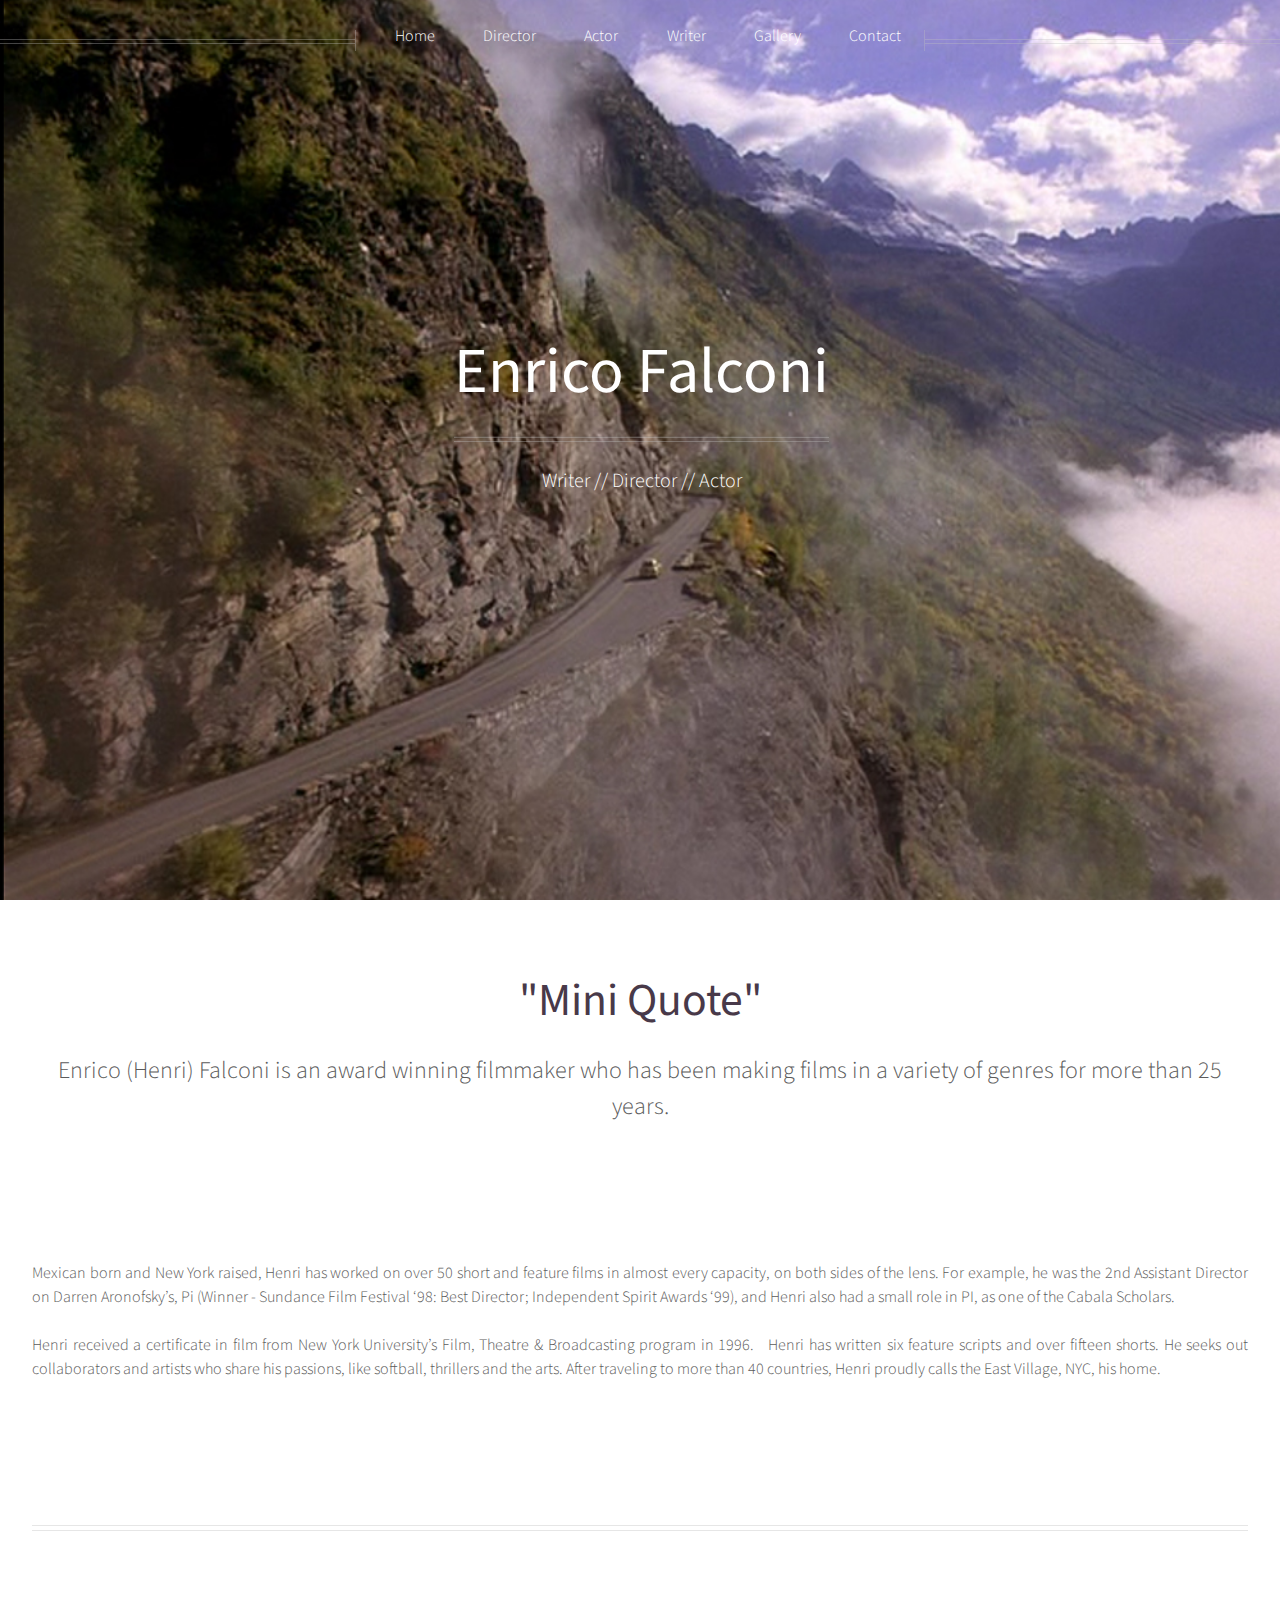
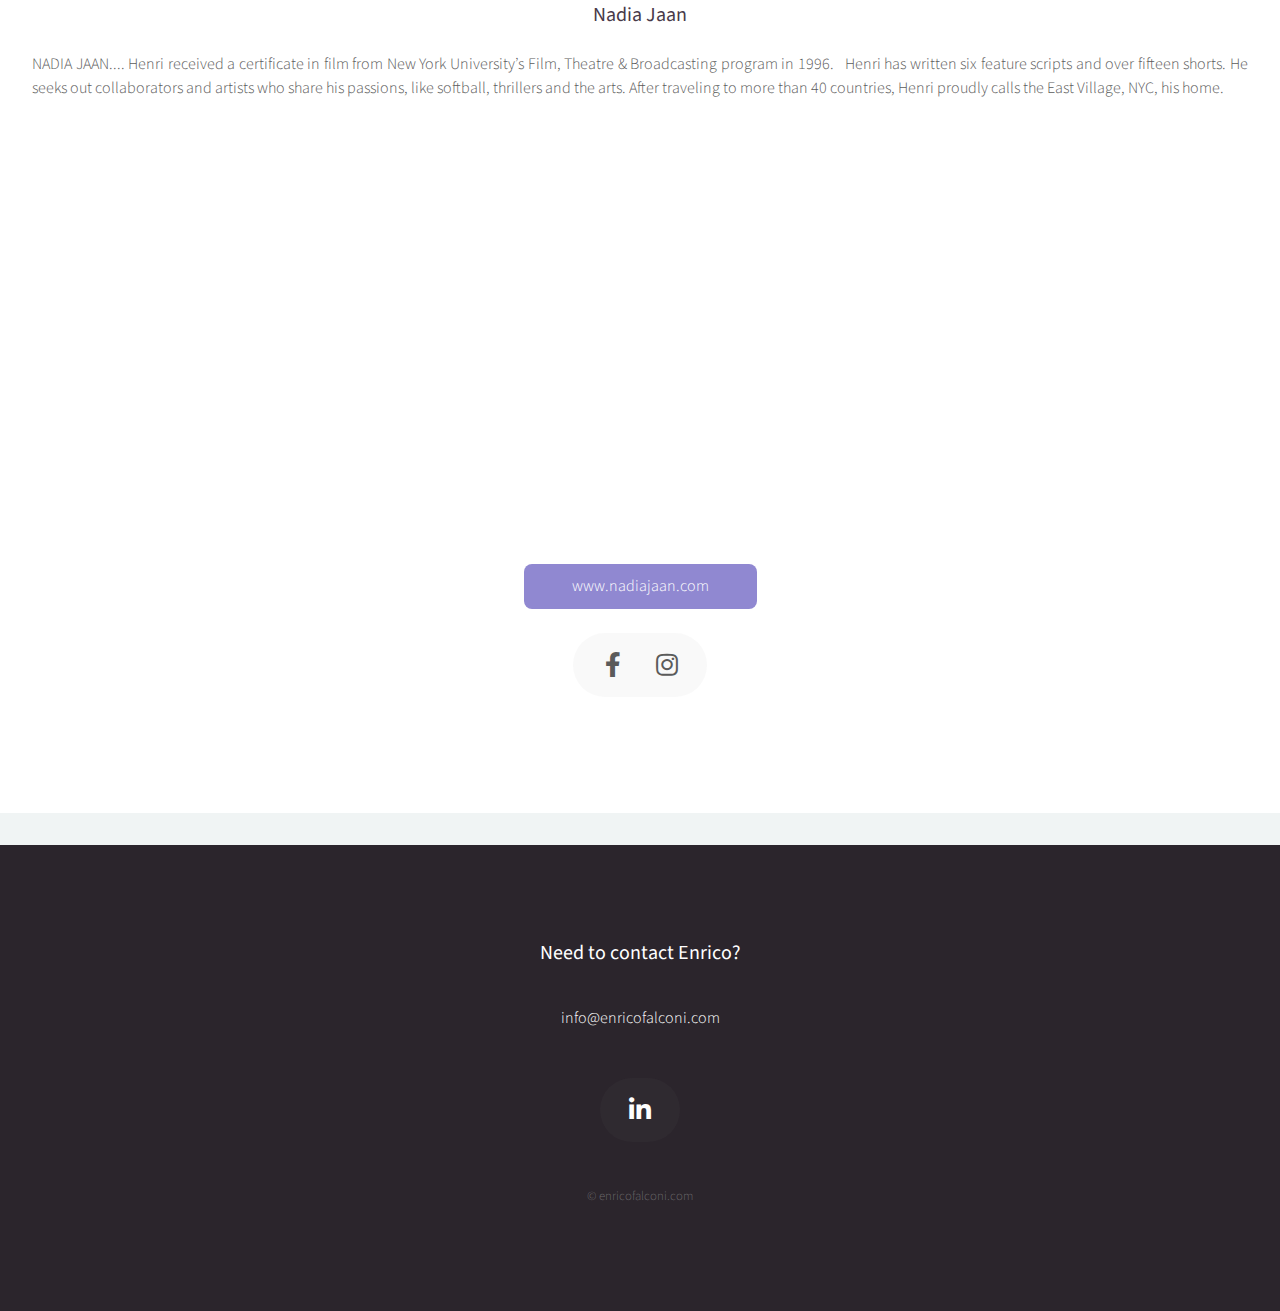
==== commit 8e0b765b: "most of landing page finished" ====
--- a/index.html
+++ b/index.html
@@ -1,401 +1,201 @@
-<!DOCTYPE HTML>
+<!DOCTYPE html>
 <!--
 	Helios by HTML5 UP
 	html5up.net | @ajlkn
 	Free for personal and commercial use under the CCA 3.0 license (html5up.net/license)
 -->
 <html>
-	<head>
-		<title>Enrico Falconi</title>
-		<meta charset="utf-8" />
-		<meta name="viewport" content="width=device-width, initial-scale=1, user-scalable=no" />
-		<link rel="stylesheet" href="assets/css/main.css" />
-		<noscript><link rel="stylesheet" href="assets/css/noscript.css" /></noscript>
-	</head>
-	<body class="homepage is-preload">
-		<div id="page-wrapper">
-
-			<!-- Header -->
-				<div id="header">
-
-					<!-- Inner -->
-						<div class="inner">
-							<header>
-								<h1><a href="index.html" id="logo">Enrico Falconi</a></h1>
-								<hr />
-								<p>Writer / Director / Actor</p>
-							</header>
-							<!-- <br/> -->
-							<footer>
-								<br/>
-								<br/>
-								<br/>
-								<br/>
-								<br/>
-								<button href="https://vimeo.com/396810867" target="_blank" >Watch Nadia Jaan Trailer</button>
-							</footer>
-						</div>
-
-					<!-- Nav -->
-						<nav id="nav">
-							<ul>
-								<li><a href="index.html">Home</a></li>
-								<li>
-									<a href="#">Director</a>
-									<ul>
-										<li><a href="director-filmography.html">Filmography</a></li>
-										<li><a href="director-reel.html">Reel</a></li>
-										<li><a href="director-shorts.html">Shorts</a></li>
-										<li><a href="director-trailers.html">Trailers</a></li>
-										<li><a href="director-clips.html">Clips</a></li>
-									</ul>
-								</li>
-								<li>
-									<a href="#">Actor</a>
-									<ul>
-										<li><a href="actor-resume.html">Resume</a></li>
-										<li><a href="actor-reel.html">Reel</a></li>
-										<li><a href="actor-clips.html">Clips</a></li>
-										<li><a href="actor-headshots.html">Headshots</a></li>
-									</ul>
-								</li>
-								<li>
-									<a href="writer.html">Writer</a>
-								</li>
-								<li>
-									<a href="gallery.html">Gallery</a>
-								</li>
-								<li><a href="contact.html">Contact</a></li>
-								<!-- <li><a href="left-sidebar.html">Left Sidebar</a></li>
+  <head>
+    <title>Enrico Falconi</title>
+    <meta charset="utf-8" />
+    <meta
+      name="viewport"
+      content="width=device-width, initial-scale=1, user-scalable=no"
+    />
+    <link rel="stylesheet" href="assets/css/main.css" />
+    <noscript
+      ><link rel="stylesheet" href="assets/css/noscript.css"
+    /></noscript>
+  </head>
+  <body class="homepage is-preload">
+    <div id="page-wrapper">
+      <!-- Header -->
+      <div id="header">
+        <!-- Inner -->
+        <div class="inner">
+          <header>
+            <h1><a href="index.html" id="logo">Enrico Falconi</a></h1>
+            <hr />
+            <p>Writer // Director // Actor</p>
+          </header>
+          <!-- <br/> -->
+          <footer>
+            <br />
+            <br />
+            <br />
+            <br />
+            <br />
+            <!-- <button href="https://vimeo.com/396810867" target="_blank" >Watch Nadia Jaan Trailer</button> -->
+          </footer>
+        </div>
+
+        <!-- Nav -->
+        <nav id="nav">
+          <ul>
+            <li><a href="index.html">Home</a></li>
+            <li>
+              <a href="#">Director</a>
+              <ul>
+                <li><a href="director-filmography.html">Filmography</a></li>
+                <li><a href="director-reel.html">Reel</a></li>
+                <li><a href="director-shorts.html">Shorts</a></li>
+                <li><a href="director-trailers.html">Trailers</a></li>
+                <li><a href="director-clips.html">Clips</a></li>
+              </ul>
+            </li>
+            <li>
+              <a href="#">Actor</a>
+              <ul>
+                <li><a href="actor-resume.html">Resume</a></li>
+                <li><a href="actor-reel.html">Reel</a></li>
+                <li><a href="actor-clips.html">Clips</a></li>
+                <li><a href="actor-headshots.html">Headshots</a></li>
+              </ul>
+            </li>
+            <li>
+              <a href="writer.html">Writer</a>
+            </li>
+            <li>
+              <a href="gallery.html">Gallery</a>
+            </li>
+            <li><a href="contact.html">Contact</a></li>
+            <!-- <li><a href="left-sidebar.html">Left Sidebar</a></li>
 								<li><a href="right-sidebar.html">Right Sidebar</a></li>
 								<li><a href="no-sidebar.html">No Sidebar</a></li> -->
-							</ul>
-						</nav>
-
-				</div>
-
-			<!-- Banner -->
-				<section id="banner">
-					<header>
-						<h2>Hi. You're looking at <strong>Helios</strong>.</h2>
-						<p>
-							A (free) responsive site template by <a href="http://html5up.net">HTML5 UP</a>.
-							Built with HTML5/CSS3 and released under the <a href="http://html5up.net/license">CCA</a> license.
-						</p>
-					</header>
-				</section>
-
-			<!-- Carousel -->
-				<section class="carousel">
-					<div class="reel">
-
-						<article>
-							<a href="#" class="image featured"><img src="images/pic01.jpg" alt="" /></a>
-							<header>
-								<h3><a href="#">Pulvinar sagittis congue</a></h3>
-							</header>
-							<p>Commodo id natoque malesuada sollicitudin elit suscipit magna.</p>
-						</article>
-
-						<article>
-							<a href="#" class="image featured"><img src="images/pic02.jpg" alt="" /></a>
-							<header>
-								<h3><a href="#">Fermentum sagittis proin</a></h3>
-							</header>
-							<p>Commodo id natoque malesuada sollicitudin elit suscipit magna.</p>
-						</article>
-
-						<article>
-							<a href="#" class="image featured"><img src="images/pic03.jpg" alt="" /></a>
-							<header>
-								<h3><a href="#">Sed quis rhoncus placerat</a></h3>
-							</header>
-							<p>Commodo id natoque malesuada sollicitudin elit suscipit magna.</p>
-						</article>
-
-						<article>
-							<a href="#" class="image featured"><img src="images/pic04.jpg" alt="" /></a>
-							<header>
-								<h3><a href="#">Ultrices urna sit lobortis</a></h3>
-							</header>
-							<p>Commodo id natoque malesuada sollicitudin elit suscipit magna.</p>
-						</article>
-
-						<article>
-							<a href="#" class="image featured"><img src="images/pic05.jpg" alt="" /></a>
-							<header>
-								<h3><a href="#">Varius magnis sollicitudin</a></h3>
-							</header>
-							<p>Commodo id natoque malesuada sollicitudin elit suscipit magna.</p>
-						</article>
-
-						<article>
-							<a href="#" class="image featured"><img src="images/pic01.jpg" alt="" /></a>
-							<header>
-								<h3><a href="#">Pulvinar sagittis congue</a></h3>
-							</header>
-							<p>Commodo id natoque malesuada sollicitudin elit suscipit magna.</p>
-						</article>
-
-						<article>
-							<a href="#" class="image featured"><img src="images/pic02.jpg" alt="" /></a>
-							<header>
-								<h3><a href="#">Fermentum sagittis proin</a></h3>
-							</header>
-							<p>Commodo id natoque malesuada sollicitudin elit suscipit magna.</p>
-						</article>
-
-						<article>
-							<a href="#" class="image featured"><img src="images/pic03.jpg" alt="" /></a>
-							<header>
-								<h3><a href="#">Sed quis rhoncus placerat</a></h3>
-							</header>
-							<p>Commodo id natoque malesuada sollicitudin elit suscipit magna.</p>
-						</article>
-
-						<article>
-							<a href="#" class="image featured"><img src="images/pic04.jpg" alt="" /></a>
-							<header>
-								<h3><a href="#">Ultrices urna sit lobortis</a></h3>
-							</header>
-							<p>Commodo id natoque malesuada sollicitudin elit suscipit magna.</p>
-						</article>
-
-						<article>
-							<a href="#" class="image featured"><img src="images/pic05.jpg" alt="" /></a>
-							<header>
-								<h3><a href="#">Varius magnis sollicitudin</a></h3>
-							</header>
-							<p>Commodo id natoque malesuada sollicitudin elit suscipit magna.</p>
-						</article>
-
-					</div>
-				</section>
-
-			<!-- Main -->
-				<div class="wrapper style2">
-
-					<article id="main" class="container special">
-						<a href="#" class="image featured"><img src="images/pic06.jpg" alt="" /></a>
-						<header>
-							<h2><a href="#">Sed massa imperdiet magnis</a></h2>
-							<p>
-								Sociis aenean eu aenean mollis mollis facilisis primis ornare penatibus aenean. Cursus ac enim
-								pulvinar curabitur morbi convallis. Lectus malesuada sed fermentum dolore amet.
-							</p>
-						</header>
-						<p>
-							Commodo id natoque malesuada sollicitudin elit suscipit. Curae suspendisse mauris posuere accumsan massa
-							posuere lacus convallis tellus interdum. Amet nullam fringilla nibh nulla convallis ut venenatis purus
-							sit arcu sociis. Nunc fermentum adipiscing tempor cursus nascetur adipiscing adipiscing. Primis aliquam
-							mus lacinia lobortis phasellus suscipit. Fermentum lobortis non tristique ante proin sociis accumsan
-							lobortis. Auctor etiam porttitor phasellus tempus cubilia ultrices tempor sagittis. Nisl fermentum
-							consequat integer interdum integer purus sapien. Nibh eleifend nulla nascetur pharetra commodo mi augue
-							interdum tellus. Ornare cursus augue feugiat sodales velit lorem. Semper elementum ullamcorper lacinia
-							natoque aenean scelerisque.
-						</p>
-						<footer>
-							<a href="#" class="button">Continue Reading</a>
-						</footer>
-					</article>
-
-				</div>
-
-			<!-- Features -->
-				<div class="wrapper style1">
-
-					<section id="features" class="container special">
-						<header>
-							<h2>Morbi ullamcorper et varius leo lacus</h2>
-							<p>Ipsum volutpat consectetur orci metus consequat imperdiet duis integer semper magna.</p>
-						</header>
-						<div class="row">
-							<article class="col-4 col-12-mobile special">
-								<a href="#" class="image featured"><img src="images/pic07.jpg" alt="" /></a>
-								<header>
-									<h3><a href="#">Gravida aliquam penatibus</a></h3>
-								</header>
-								<p>
-									Amet nullam fringilla nibh nulla convallis tique ante proin sociis accumsan lobortis. Auctor etiam
-									porttitor phasellus tempus cubilia ultrices tempor sagittis. Nisl fermentum consequat integer interdum.
-								</p>
-							</article>
-							<article class="col-4 col-12-mobile special">
-								<a href="#" class="image featured"><img src="images/pic08.jpg" alt="" /></a>
-								<header>
-									<h3><a href="#">Sed quis rhoncus placerat</a></h3>
-								</header>
-								<p>
-									Amet nullam fringilla nibh nulla convallis tique ante proin sociis accumsan lobortis. Auctor etiam
-									porttitor phasellus tempus cubilia ultrices tempor sagittis. Nisl fermentum consequat integer interdum.
-								</p>
-							</article>
-							<article class="col-4 col-12-mobile special">
-								<a href="#" class="image featured"><img src="images/pic09.jpg" alt="" /></a>
-								<header>
-									<h3><a href="#">Magna laoreet et aliquam</a></h3>
-								</header>
-								<p>
-									Amet nullam fringilla nibh nulla convallis tique ante proin sociis accumsan lobortis. Auctor etiam
-									porttitor phasellus tempus cubilia ultrices tempor sagittis. Nisl fermentum consequat integer interdum.
-								</p>
-							</article>
-						</div>
-					</section>
-
-				</div>
-
-			<!-- Footer -->
-				<div id="footer">
-					<div class="container">
-						<div class="row">
-
-							<!-- Tweets -->
-								<section class="col-4 col-12-mobile">
-									<header>
-										<h2 class="icon brands fa-twitter circled"><span class="label">Tweets</span></h2>
-									</header>
-									<ul class="divided">
-										<li>
-											<article class="tweet">
-												Amet nullam fringilla nibh nulla convallis tique ante sociis accumsan.
-												<span class="timestamp">5 minutes ago</span>
-											</article>
-										</li>
-										<li>
-											<article class="tweet">
-												Hendrerit rutrum quisque.
-												<span class="timestamp">30 minutes ago</span>
-											</article>
-										</li>
-										<li>
-											<article class="tweet">
-												Curabitur donec nulla massa laoreet nibh. Lorem praesent montes.
-												<span class="timestamp">3 hours ago</span>
-											</article>
-										</li>
-										<li>
-											<article class="tweet">
-												Lacus natoque cras rhoncus curae dignissim ultricies. Convallis orci aliquet.
-												<span class="timestamp">5 hours ago</span>
-											</article>
-										</li>
-									</ul>
-								</section>
-
-							<!-- Posts -->
-								<section class="col-4 col-12-mobile">
-									<header>
-										<h2 class="icon solid fa-file circled"><span class="label">Posts</span></h2>
-									</header>
-									<ul class="divided">
-										<li>
-											<article class="post stub">
-												<header>
-													<h3><a href="#">Nisl fermentum integer</a></h3>
-												</header>
-												<span class="timestamp">3 hours ago</span>
-											</article>
-										</li>
-										<li>
-											<article class="post stub">
-												<header>
-													<h3><a href="#">Phasellus portitor lorem</a></h3>
-												</header>
-												<span class="timestamp">6 hours ago</span>
-											</article>
-										</li>
-										<li>
-											<article class="post stub">
-												<header>
-													<h3><a href="#">Magna tempus consequat</a></h3>
-												</header>
-												<span class="timestamp">Yesterday</span>
-											</article>
-										</li>
-										<li>
-											<article class="post stub">
-												<header>
-													<h3><a href="#">Feugiat lorem ipsum</a></h3>
-												</header>
-												<span class="timestamp">2 days ago</span>
-											</article>
-										</li>
-									</ul>
-								</section>
-
-							<!-- Photos -->
-								<section class="col-4 col-12-mobile">
-									<header>
-										<h2 class="icon solid fa-camera circled"><span class="label">Photos</span></h2>
-									</header>
-									<div class="row gtr-25">
-										<div class="col-6">
-											<a href="#" class="image fit"><img src="images/pic10.jpg" alt="" /></a>
-										</div>
-										<div class="col-6">
-											<a href="#" class="image fit"><img src="images/pic11.jpg" alt="" /></a>
-										</div>
-										<div class="col-6">
-											<a href="#" class="image fit"><img src="images/pic12.jpg" alt="" /></a>
-										</div>
-										<div class="col-6">
-											<a href="#" class="image fit"><img src="images/pic13.jpg" alt="" /></a>
-										</div>
-										<div class="col-6">
-											<a href="#" class="image fit"><img src="images/pic14.jpg" alt="" /></a>
-										</div>
-										<div class="col-6">
-											<a href="#" class="image fit"><img src="images/pic15.jpg" alt="" /></a>
-										</div>
-									</div>
-								</section>
-
-						</div>
-						<hr />
-						<div class="row">
-							<div class="col-12">
-
-								<!-- Contact -->
-									<section class="contact">
-										<header>
-											<h3>Nisl turpis nascetur interdum?</h3>
-										</header>
-										<p>Urna nisl non quis interdum mus ornare ridiculus egestas ridiculus lobortis vivamus tempor aliquet.</p>
-										<ul class="icons">
-											<li><a href="#" class="icon brands fa-twitter"><span class="label">Twitter</span></a></li>
-											<li><a href="#" class="icon brands fa-facebook-f"><span class="label">Facebook</span></a></li>
-											<li><a href="#" class="icon brands fa-instagram"><span class="label">Instagram</span></a></li>
-											<li><a href="#" class="icon brands fa-pinterest"><span class="label">Pinterest</span></a></li>
-											<li><a href="#" class="icon brands fa-dribbble"><span class="label">Dribbble</span></a></li>
-											<li><a href="#" class="icon brands fa-linkedin-in"><span class="label">Linkedin</span></a></li>
-										</ul>
-									</section>
-
-								<!-- Copyright -->
-									<div class="copyright">
-										<ul class="menu">
-											<li>&copy; Untitled. All rights reserved.</li><li>Design: <a href="http://html5up.net">HTML5 UP</a></li>
-										</ul>
-									</div>
-
-							</div>
-
-						</div>
-					</div>
-				</div>
-
-		</div>
-
-		<!-- Scripts -->
-			<script src="assets/js/jquery.min.js"></script>
-			<script src="assets/js/jquery.dropotron.min.js"></script>
-			<script src="assets/js/jquery.scrolly.min.js"></script>
-			<script src="assets/js/jquery.scrollex.min.js"></script>
-			<script src="assets/js/browser.min.js"></script>
-			<script src="assets/js/breakpoints.min.js"></script>
-			<script src="assets/js/util.js"></script>
-			<script src="assets/js/main.js"></script>
-
-	</body>
-</html>+          </ul>
+        </nav>
+      </div>
+
+      <!-- Banner -->
+      <section id="banner">
+        <header>
+          <h2>"Mini Quote"</h2>
+		  <p>
+			Enrico (Henri) Falconi is an award winning filmmaker who has been
+			making films in a variety of genres for more than 25 years. 
+		  </p>
+      </section>
+
+      <!-- Main -->
+      <div class="wrapper style2">
+        <article id="main" class="container special">
+          <div class="image featured">
+            <img src="images/henri-directing.jpg" alt="" />
+          </div>
+          <header>
+
+           
+          </header>
+          <p>
+            Mexican born and New York raised, Henri has worked on over 50 short and
+            feature films in almost every capacity, on both sides of the lens.
+            For example, he was the 2nd Assistant Director on Darren
+            Aronofsky’s, Pi (Winner - Sundance Film Festival ‘98: Best Director;
+            Independent Spirit Awards ‘99), and Henri also had a small role in
+            PI, as one of the Cabala Scholars. 
+            <br />
+            <br />
+            Henri received a certificate in film from New York University’s
+            Film, Theatre &amp; Broadcasting program in 1996.   Henri has
+            written six feature scripts and over fifteen shorts. He seeks out
+            collaborators and artists who share his passions, like softball,
+            thrillers and the arts. After traveling to more than 40 countries,
+            Henri proudly calls the East Village, NYC, his home.
+          </p>
+		  <br/>
+		  <br/>
+		  <!-- <div class="image featured">
+            <img src="images/henri-main.jpg" alt="" />
+          </div> -->
+		  <hr />
+		  <h3 style="text-align: center;">Nadia Jaan</h3>
+		  <br/>
+		  <p>
+			NADIA JAAN.... Henri received a certificate in film from New York University’s
+            Film, Theatre &amp; Broadcasting program in 1996.   Henri has
+            written six feature scripts and over fifteen shorts. He seeks out
+            collaborators and artists who share his passions, like softball,
+            thrillers and the arts. After traveling to more than 40 countries,
+            Henri proudly calls the East Village, NYC, his home.
+		  </p>
+		  <br/>
+		  <iframe class="image featured" src="https://player.vimeo.com/video/396810867?h=ae4d4fefb5" width="640" height="360" frameborder="0" allow="autoplay; fullscreen; picture-in-picture" allowfullscreen></iframe>
+		  <footer>
+			<a target="_blank" href="http://nadiajaan.com/" class="button">www.nadiajaan.com</a>
+			<br />
+			<br />
+			<ul class="icons">
+
+				<li>
+				  <a href="https://www.facebook.com/nadiajaanthemovie/" target="_blank" class="icon brands fa-facebook-f"
+					><span class="label">Facebook</span></a
+				  >
+				</li>
+				<li>
+				  <a href="https://www.instagram.com/Nadiajaanthemovie/" target="_blank" class="icon brands fa-instagram"
+					><span class="label">Instagram</span></a
+				  >
+				</li>
+			  </ul>
+		  </footer>
+        </article>
+      </div>
+
+     
+      <!-- Footer -->
+      <div id="footer">
+        <div class="container">
+
+          <div class="row">
+            <div class="col-12">
+              <!-- Contact -->
+              <section class="contact">
+                <header>
+                  <h3>Need to contact Enrico?</h3>
+                </header>
+				<br />
+                <p>
+                  info@enricofalconi.com
+                </p>
+				<ul class="icons">
+					<li>
+						<a href="https://www.linkedin.com/in/henrifalconi/" target="_blank" class="icon brands fa-linkedin-in"
+						  ><span class="label">Linkedin</span></a
+						>
+					  </li>
+				</ul>
+              </section>
+
+              <!-- Copyright -->
+              <div class="copyright">
+                <ul class="menu">
+                  <li>&copy; enricofalconi.com</li>
+                </ul>
+              </div>
+            </div>
+          </div>
+        </div>
+      </div>
+    </div>
+
+    <!-- Scripts -->
+    <script src="assets/js/jquery.min.js"></script>
+    <script src="assets/js/jquery.dropotron.min.js"></script>
+    <script src="assets/js/jquery.scrolly.min.js"></script>
+    <script src="assets/js/jquery.scrollex.min.js"></script>
+    <script src="assets/js/browser.min.js"></script>
+    <script src="assets/js/breakpoints.min.js"></script>
+    <script src="assets/js/util.js"></script>
+    <script src="assets/js/main.js"></script>
+  </body>
+</html>
--- a/assets/css/main.css
+++ b/assets/css/main.css
@@ -7,3132 +7,3268 @@
 	Free for personal and commercial use under the CCA 3.0 license (html5up.net/license)
 */
 
-html, body, div, span, applet, object,
-iframe, h1, h2, h3, h4, h5, h6, p, blockquote,
-pre, a, abbr, acronym, address, big, cite,
-code, del, dfn, em, img, ins, kbd, q, s, samp,
-small, strike, strong, sub, sup, tt, var, b,
-u, i, center, dl, dt, dd, ol, ul, li, fieldset,
-form, label, legend, table, caption, tbody,
-tfoot, thead, tr, th, td, article, aside,
-canvas, details, embed, figure, figcaption,
-footer, header, hgroup, menu, nav, output, ruby,
-section, summary, time, mark, audio, video {
-	margin: 0;
-	padding: 0;
-	border: 0;
-	font-size: 100%;
-	font: inherit;
-	vertical-align: baseline;}
-
-article, aside, details, figcaption, figure,
-footer, header, hgroup, menu, nav, section {
-	display: block;}
+html,
+body,
+div,
+span,
+applet,
+object,
+iframe,
+h1,
+h2,
+h3,
+h4,
+h5,
+h6,
+p,
+blockquote,
+pre,
+a,
+abbr,
+acronym,
+address,
+big,
+cite,
+code,
+del,
+dfn,
+em,
+img,
+ins,
+kbd,
+q,
+s,
+samp,
+small,
+strike,
+strong,
+sub,
+sup,
+tt,
+var,
+b,
+u,
+i,
+center,
+dl,
+dt,
+dd,
+ol,
+ul,
+li,
+fieldset,
+form,
+label,
+legend,
+table,
+caption,
+tbody,
+tfoot,
+thead,
+tr,
+th,
+td,
+article,
+aside,
+canvas,
+details,
+embed,
+figure,
+figcaption,
+footer,
+header,
+hgroup,
+menu,
+nav,
+output,
+ruby,
+section,
+summary,
+time,
+mark,
+audio,
+video {
+  margin: 0;
+  padding: 0;
+  border: 0;
+  font-size: 100%;
+  font: inherit;
+  vertical-align: baseline;
+}
+
+article,
+aside,
+details,
+figcaption,
+figure,
+footer,
+header,
+hgroup,
+menu,
+nav,
+section {
+  display: block;
+}
 
 body {
-	line-height: 1;
-}
-
-ol, ul {
-	list-style: none;
-}
-
-blockquote, q {
-	quotes: none;
-}
-
-	blockquote:before, blockquote:after, q:before, q:after {
-		content: '';
-		content: none;
-	}
+  line-height: 1;
+}
+
+ol,
+ul {
+  list-style: none;
+}
+
+blockquote,
+q {
+  quotes: none;
+}
+
+blockquote:before,
+blockquote:after,
+q:before,
+q:after {
+  content: "";
+  content: none;
+}
 
 table {
-	border-collapse: collapse;
-	border-spacing: 0;
+  border-collapse: collapse;
+  border-spacing: 0;
 }
 
 body {
-	-webkit-text-size-adjust: none;
+  -webkit-text-size-adjust: none;
 }
 
 mark {
-	background-color: transparent;
-	color: inherit;
+  background-color: transparent;
+  color: inherit;
 }
 
 input::-moz-focus-inner {
-	border: 0;
-	padding: 0;
-}
-
-input, select, textarea {
-	-moz-appearance: none;
-	-webkit-appearance: none;
-	-ms-appearance: none;
-	appearance: none;
+  border: 0;
+  padding: 0;
+}
+
+input,
+select,
+textarea {
+  -moz-appearance: none;
+  -webkit-appearance: none;
+  -ms-appearance: none;
+  appearance: none;
 }
 
 /* Basic */
 
-	html {
-		box-sizing: border-box;
-	}
-
-	*, *:before, *:after {
-		box-sizing: inherit;
-	}
-
-	body {
-		background: #f0f4f4;
-		color: #5b5b5b;
-		font-size: 15pt;
-		line-height: 1.85em;
-		font-family: 'Source Sans Pro', sans-serif;
-		font-weight: 300;
-	}
-
-		body.is-preload *, body.is-preload *:before, body.is-preload *:after {
-			-moz-animation: none !important;
-			-webkit-animation: none !important;
-			-ms-animation: none !important;
-			animation: none !important;
-			-moz-transition: none !important;
-			-webkit-transition: none !important;
-			-ms-transition: none !important;
-			transition: none !important;
-		}
-
-	input, textarea, select {
-		font-size: 15pt;
-		line-height: 1.85em;
-		font-family: 'Source Sans Pro', sans-serif;
-		font-weight: 300;
-	}
-
-	h1, h2, h3, h4, h5, h6 {
-		font-weight: 400;
-		color: #483949;
-		line-height: 1.25em;
-	}
-
-	h1 a, h2 a, h3 a, h4 a, h5 a, h6 a {
-		color: inherit;
-		text-decoration: none;
-		border-bottom-color: transparent;
-	}
-
-	h1 strong, h2 strong, h3 strong, h4 strong, h5 strong, h6 strong {
-		font-weight: 600;
-	}
-
-	h2 {
-		font-size: 2.85em;
-	}
-
-	h3 {
-		font-size: 1.25em;
-	}
-
-	h4 {
-		font-size: 1em;
-		margin: 0 0 0.25em 0;
-	}
-
-	strong, b {
-		font-weight: 400;
-		color: #483949;
-	}
-
-	em, i {
-		font-style: italic;
-	}
-
-	a {
-		color: inherit;
-		border-bottom: solid 1px rgba(128, 128, 128, 0.15);
-		text-decoration: none;
-		-moz-transition: background-color 0.35s ease-in-out, color 0.35s ease-in-out, border-bottom-color 0.35s ease-in-out;
-		-webkit-transition: background-color 0.35s ease-in-out, color 0.35s ease-in-out, border-bottom-color 0.35s ease-in-out;
-		-ms-transition: background-color 0.35s ease-in-out, color 0.35s ease-in-out, border-bottom-color 0.35s ease-in-out;
-		transition: background-color 0.35s ease-in-out, color 0.35s ease-in-out, border-bottom-color 0.35s ease-in-out;
-	}
-
-		a:hover {
-			color: #ef8376;
-			border-bottom-color: transparent;
-		}
-
-	sub {
-		position: relative;
-		top: 0.5em;
-		font-size: 0.8em;
-	}
-
-	sup {
-		position: relative;
-		top: -0.5em;
-		font-size: 0.8em;
-	}
-
-	blockquote {
-		border-left: solid 0.5em #ddd;
-		padding: 1em 0 1em 2em;
-		font-style: italic;
-	}
-
-	p, ul, ol, dl, table {
-		margin-bottom: 1em;
-	}
-
-	p {
-		text-align: justify;
-	}
-
-	br.clear {
-		clear: both;
-	}
-
-	hr {
-		position: relative;
-		display: block;
-		border: 0;
-		top: 4.5em;
-		margin-bottom: 9em;
-		height: 6px;
-		border-top: solid 1px rgba(128, 128, 128, 0.2);
-		border-bottom: solid 1px rgba(128, 128, 128, 0.2);
-	}
-
-		hr:before, hr:after {
-			content: '';
-			position: absolute;
-			top: -8px;
-			display: block;
-			width: 1px;
-			height: 21px;
-			background: rgba(128, 128, 128, 0.2);
-		}
-
-		hr:before {
-			left: -1px;
-		}
-
-		hr:after {
-			right: -1px;
-		}
-
-	.timestamp {
-		color: rgba(128, 128, 128, 0.75);
-		font-size: 0.8em;
-	}
+html {
+  box-sizing: border-box;
+}
+
+*,
+*:before,
+*:after {
+  box-sizing: inherit;
+}
+
+body {
+  background: #f0f4f4;
+  color: #5b5b5b;
+  font-size: 15pt;
+  line-height: 1.85em;
+  font-family: "Source Sans Pro", sans-serif;
+  font-weight: 300;
+}
+
+body.is-preload *,
+body.is-preload *:before,
+body.is-preload *:after {
+  -moz-animation: none !important;
+  -webkit-animation: none !important;
+  -ms-animation: none !important;
+  animation: none !important;
+  -moz-transition: none !important;
+  -webkit-transition: none !important;
+  -ms-transition: none !important;
+  transition: none !important;
+}
+
+input,
+textarea,
+select {
+  font-size: 15pt;
+  line-height: 1.85em;
+  font-family: "Source Sans Pro", sans-serif;
+  font-weight: 300;
+}
+
+h1,
+h2,
+h3,
+h4,
+h5,
+h6 {
+  font-weight: 400;
+  color: #483949;
+  line-height: 1.25em;
+}
+
+h1 a,
+h2 a,
+h3 a,
+h4 a,
+h5 a,
+h6 a {
+  color: inherit;
+  text-decoration: none;
+  border-bottom-color: transparent;
+}
+
+h1 strong,
+h2 strong,
+h3 strong,
+h4 strong,
+h5 strong,
+h6 strong {
+  font-weight: 600;
+}
+
+h2 {
+  font-size: 2.85em;
+}
+
+h3 {
+  font-size: 1.25em;
+}
+
+h4 {
+  font-size: 1em;
+  margin: 0 0 0.25em 0;
+}
+
+strong,
+b {
+  font-weight: 400;
+  color: #483949;
+}
+
+em,
+i {
+  font-style: italic;
+}
+
+a {
+  color: inherit;
+  border-bottom: solid 1px rgba(128, 128, 128, 0.15);
+  text-decoration: none;
+  -moz-transition: background-color 0.35s ease-in-out, color 0.35s ease-in-out,
+    border-bottom-color 0.35s ease-in-out;
+  -webkit-transition: background-color 0.35s ease-in-out,
+    color 0.35s ease-in-out, border-bottom-color 0.35s ease-in-out;
+  -ms-transition: background-color 0.35s ease-in-out, color 0.35s ease-in-out,
+    border-bottom-color 0.35s ease-in-out;
+  transition: background-color 0.35s ease-in-out, color 0.35s ease-in-out,
+    border-bottom-color 0.35s ease-in-out;
+}
+
+a:hover {
+  color: #ef8376;
+  border-bottom-color: transparent;
+}
+
+sub {
+  position: relative;
+  top: 0.5em;
+  font-size: 0.8em;
+}
+
+sup {
+  position: relative;
+  top: -0.5em;
+  font-size: 0.8em;
+}
+
+blockquote {
+  border-left: solid 0.5em #ddd;
+  padding: 1em 0 1em 2em;
+  font-style: italic;
+}
+
+p,
+ul,
+ol,
+dl,
+table {
+  margin-bottom: 1em;
+}
+
+p {
+  text-align: justify;
+}
+
+br.clear {
+  clear: both;
+}
+
+hr {
+  position: relative;
+  display: block;
+  border: 0;
+  top: 4.5em;
+  margin-bottom: 9em;
+  height: 6px;
+  border-top: solid 1px rgba(128, 128, 128, 0.2);
+  border-bottom: solid 1px rgba(128, 128, 128, 0.2);
+}
+
+hr:before,
+hr:after {
+  content: "";
+  position: absolute;
+  top: -8px;
+  display: block;
+  width: 1px;
+  height: 21px;
+  background: rgba(128, 128, 128, 0.2);
+}
+
+hr:before {
+  left: -1px;
+}
+
+hr:after {
+  right: -1px;
+}
+
+.timestamp {
+  color: rgba(128, 128, 128, 0.75);
+  font-size: 0.8em;
+}
 
 /* Container */
 
-	.container {
-		margin: 0 auto;
-		max-width: 100%;
-		width: 1400px;
-	}
-
-		@media screen and (max-width: 1680px) {
-
-			.container {
-				width: 1200px;
-			}
-
-		}
-
-		@media screen and (max-width: 1280px) {
-
-			.container {
-				width: 100%;
-			}
-
-		}
-
-		@media screen and (max-width: 960px) {
-
-			.container {
-				width: 100%;
-			}
-
-		}
-
-		@media screen and (max-width: 840px) {
-
-			.container {
-				width: 100%;
-			}
-
-		}
-
-		@media screen and (max-width: 736px) {
-
-			.container {
-				width: 100%;
-			}
-
-		}
+.container {
+  margin: 0 auto;
+  max-width: 100%;
+  width: 1400px;
+}
+
+@media screen and (max-width: 1680px) {
+  .container {
+    width: 1200px;
+  }
+}
+
+@media screen and (max-width: 1280px) {
+  .container {
+    width: 100%;
+  }
+}
+
+@media screen and (max-width: 960px) {
+  .container {
+    width: 100%;
+  }
+}
+
+@media screen and (max-width: 840px) {
+  .container {
+    width: 100%;
+  }
+}
+
+@media screen and (max-width: 736px) {
+  .container {
+    width: 100%;
+  }
+}
 
 /* Row */
 
-	.row {
-		display: flex;
-		flex-wrap: wrap;
-		box-sizing: border-box;
-		align-items: stretch;
-	}
-
-		.row > * {
-			box-sizing: border-box;
-		}
-
-		.row.gtr-uniform > * > :last-child {
-			margin-bottom: 0;
-		}
-
-		.row.aln-left {
-			justify-content: flex-start;
-		}
-
-		.row.aln-center {
-			justify-content: center;
-		}
-
-		.row.aln-right {
-			justify-content: flex-end;
-		}
-
-		.row.aln-top {
-			align-items: flex-start;
-		}
-
-		.row.aln-middle {
-			align-items: center;
-		}
-
-		.row.aln-bottom {
-			align-items: flex-end;
-		}
-
-		.row > .imp {
-			order: -1;
-		}
-
-		.row > .col-1 {
-			width: 8.33333%;
-		}
-
-		.row > .off-1 {
-			margin-left: 8.33333%;
-		}
-
-		.row > .col-2 {
-			width: 16.66667%;
-		}
-
-		.row > .off-2 {
-			margin-left: 16.66667%;
-		}
-
-		.row > .col-3 {
-			width: 25%;
-		}
-
-		.row > .off-3 {
-			margin-left: 25%;
-		}
-
-		.row > .col-4 {
-			width: 33.33333%;
-		}
-
-		.row > .off-4 {
-			margin-left: 33.33333%;
-		}
-
-		.row > .col-5 {
-			width: 41.66667%;
-		}
-
-		.row > .off-5 {
-			margin-left: 41.66667%;
-		}
-
-		.row > .col-6 {
-			width: 50%;
-		}
-
-		.row > .off-6 {
-			margin-left: 50%;
-		}
-
-		.row > .col-7 {
-			width: 58.33333%;
-		}
-
-		.row > .off-7 {
-			margin-left: 58.33333%;
-		}
-
-		.row > .col-8 {
-			width: 66.66667%;
-		}
-
-		.row > .off-8 {
-			margin-left: 66.66667%;
-		}
-
-		.row > .col-9 {
-			width: 75%;
-		}
-
-		.row > .off-9 {
-			margin-left: 75%;
-		}
-
-		.row > .col-10 {
-			width: 83.33333%;
-		}
-
-		.row > .off-10 {
-			margin-left: 83.33333%;
-		}
-
-		.row > .col-11 {
-			width: 91.66667%;
-		}
-
-		.row > .off-11 {
-			margin-left: 91.66667%;
-		}
-
-		.row > .col-12 {
-			width: 100%;
-		}
-
-		.row > .off-12 {
-			margin-left: 100%;
-		}
-
-		.row.gtr-0 {
-			margin-top: 0px;
-			margin-left: 0px;
-		}
-
-			.row.gtr-0 > * {
-				padding: 0px 0 0 0px;
-			}
-
-			.row.gtr-0.gtr-uniform {
-				margin-top: 0px;
-			}
-
-				.row.gtr-0.gtr-uniform > * {
-					padding-top: 0px;
-				}
-
-		.row.gtr-25 {
-			margin-top: -10px;
-			margin-left: -10px;
-		}
-
-			.row.gtr-25 > * {
-				padding: 10px 0 0 10px;
-			}
-
-			.row.gtr-25.gtr-uniform {
-				margin-top: -10px;
-			}
-
-				.row.gtr-25.gtr-uniform > * {
-					padding-top: 10px;
-				}
-
-		.row.gtr-50 {
-			margin-top: -20px;
-			margin-left: -20px;
-		}
-
-			.row.gtr-50 > * {
-				padding: 20px 0 0 20px;
-			}
-
-			.row.gtr-50.gtr-uniform {
-				margin-top: -20px;
-			}
-
-				.row.gtr-50.gtr-uniform > * {
-					padding-top: 20px;
-				}
-
-		.row {
-			margin-top: -40px;
-			margin-left: -40px;
-		}
-
-			.row > * {
-				padding: 40px 0 0 40px;
-			}
-
-			.row.gtr-uniform {
-				margin-top: -40px;
-			}
-
-				.row.gtr-uniform > * {
-					padding-top: 40px;
-				}
-
-		.row.gtr-150 {
-			margin-top: -60px;
-			margin-left: -60px;
-		}
-
-			.row.gtr-150 > * {
-				padding: 60px 0 0 60px;
-			}
-
-			.row.gtr-150.gtr-uniform {
-				margin-top: -60px;
-			}
-
-				.row.gtr-150.gtr-uniform > * {
-					padding-top: 60px;
-				}
-
-		.row.gtr-200 {
-			margin-top: -80px;
-			margin-left: -80px;
-		}
-
-			.row.gtr-200 > * {
-				padding: 80px 0 0 80px;
-			}
-
-			.row.gtr-200.gtr-uniform {
-				margin-top: -80px;
-			}
-
-				.row.gtr-200.gtr-uniform > * {
-					padding-top: 80px;
-				}
-
-		@media screen and (max-width: 1680px) {
-
-			.row {
-				display: flex;
-				flex-wrap: wrap;
-				box-sizing: border-box;
-				align-items: stretch;
-			}
-
-				.row > * {
-					box-sizing: border-box;
-				}
-
-				.row.gtr-uniform > * > :last-child {
-					margin-bottom: 0;
-				}
-
-				.row.aln-left {
-					justify-content: flex-start;
-				}
-
-				.row.aln-center {
-					justify-content: center;
-				}
-
-				.row.aln-right {
-					justify-content: flex-end;
-				}
-
-				.row.aln-top {
-					align-items: flex-start;
-				}
-
-				.row.aln-middle {
-					align-items: center;
-				}
-
-				.row.aln-bottom {
-					align-items: flex-end;
-				}
-
-				.row > .imp-wide {
-					order: -1;
-				}
-
-				.row > .col-1-wide {
-					width: 8.33333%;
-				}
-
-				.row > .off-1-wide {
-					margin-left: 8.33333%;
-				}
-
-				.row > .col-2-wide {
-					width: 16.66667%;
-				}
-
-				.row > .off-2-wide {
-					margin-left: 16.66667%;
-				}
-
-				.row > .col-3-wide {
-					width: 25%;
-				}
-
-				.row > .off-3-wide {
-					margin-left: 25%;
-				}
-
-				.row > .col-4-wide {
-					width: 33.33333%;
-				}
-
-				.row > .off-4-wide {
-					margin-left: 33.33333%;
-				}
-
-				.row > .col-5-wide {
-					width: 41.66667%;
-				}
-
-				.row > .off-5-wide {
-					margin-left: 41.66667%;
-				}
-
-				.row > .col-6-wide {
-					width: 50%;
-				}
-
-				.row > .off-6-wide {
-					margin-left: 50%;
-				}
-
-				.row > .col-7-wide {
-					width: 58.33333%;
-				}
-
-				.row > .off-7-wide {
-					margin-left: 58.33333%;
-				}
-
-				.row > .col-8-wide {
-					width: 66.66667%;
-				}
-
-				.row > .off-8-wide {
-					margin-left: 66.66667%;
-				}
-
-				.row > .col-9-wide {
-					width: 75%;
-				}
-
-				.row > .off-9-wide {
-					margin-left: 75%;
-				}
-
-				.row > .col-10-wide {
-					width: 83.33333%;
-				}
-
-				.row > .off-10-wide {
-					margin-left: 83.33333%;
-				}
-
-				.row > .col-11-wide {
-					width: 91.66667%;
-				}
-
-				.row > .off-11-wide {
-					margin-left: 91.66667%;
-				}
-
-				.row > .col-12-wide {
-					width: 100%;
-				}
-
-				.row > .off-12-wide {
-					margin-left: 100%;
-				}
-
-				.row.gtr-0 {
-					margin-top: 0px;
-					margin-left: 0px;
-				}
-
-					.row.gtr-0 > * {
-						padding: 0px 0 0 0px;
-					}
-
-					.row.gtr-0.gtr-uniform {
-						margin-top: 0px;
-					}
-
-						.row.gtr-0.gtr-uniform > * {
-							padding-top: 0px;
-						}
-
-				.row.gtr-25 {
-					margin-top: -10px;
-					margin-left: -10px;
-				}
-
-					.row.gtr-25 > * {
-						padding: 10px 0 0 10px;
-					}
-
-					.row.gtr-25.gtr-uniform {
-						margin-top: -10px;
-					}
-
-						.row.gtr-25.gtr-uniform > * {
-							padding-top: 10px;
-						}
-
-				.row.gtr-50 {
-					margin-top: -20px;
-					margin-left: -20px;
-				}
-
-					.row.gtr-50 > * {
-						padding: 20px 0 0 20px;
-					}
-
-					.row.gtr-50.gtr-uniform {
-						margin-top: -20px;
-					}
-
-						.row.gtr-50.gtr-uniform > * {
-							padding-top: 20px;
-						}
-
-				.row {
-					margin-top: -40px;
-					margin-left: -40px;
-				}
-
-					.row > * {
-						padding: 40px 0 0 40px;
-					}
-
-					.row.gtr-uniform {
-						margin-top: -40px;
-					}
-
-						.row.gtr-uniform > * {
-							padding-top: 40px;
-						}
-
-				.row.gtr-150 {
-					margin-top: -60px;
-					margin-left: -60px;
-				}
-
-					.row.gtr-150 > * {
-						padding: 60px 0 0 60px;
-					}
-
-					.row.gtr-150.gtr-uniform {
-						margin-top: -60px;
-					}
-
-						.row.gtr-150.gtr-uniform > * {
-							padding-top: 60px;
-						}
-
-				.row.gtr-200 {
-					margin-top: -80px;
-					margin-left: -80px;
-				}
-
-					.row.gtr-200 > * {
-						padding: 80px 0 0 80px;
-					}
-
-					.row.gtr-200.gtr-uniform {
-						margin-top: -80px;
-					}
-
-						.row.gtr-200.gtr-uniform > * {
-							padding-top: 80px;
-						}
-
-		}
-
-		@media screen and (max-width: 1280px) {
-
-			.row {
-				display: flex;
-				flex-wrap: wrap;
-				box-sizing: border-box;
-				align-items: stretch;
-			}
-
-				.row > * {
-					box-sizing: border-box;
-				}
-
-				.row.gtr-uniform > * > :last-child {
-					margin-bottom: 0;
-				}
-
-				.row.aln-left {
-					justify-content: flex-start;
-				}
-
-				.row.aln-center {
-					justify-content: center;
-				}
-
-				.row.aln-right {
-					justify-content: flex-end;
-				}
-
-				.row.aln-top {
-					align-items: flex-start;
-				}
-
-				.row.aln-middle {
-					align-items: center;
-				}
-
-				.row.aln-bottom {
-					align-items: flex-end;
-				}
-
-				.row > .imp-normal {
-					order: -1;
-				}
-
-				.row > .col-1-normal {
-					width: 8.33333%;
-				}
-
-				.row > .off-1-normal {
-					margin-left: 8.33333%;
-				}
-
-				.row > .col-2-normal {
-					width: 16.66667%;
-				}
-
-				.row > .off-2-normal {
-					margin-left: 16.66667%;
-				}
-
-				.row > .col-3-normal {
-					width: 25%;
-				}
-
-				.row > .off-3-normal {
-					margin-left: 25%;
-				}
-
-				.row > .col-4-normal {
-					width: 33.33333%;
-				}
-
-				.row > .off-4-normal {
-					margin-left: 33.33333%;
-				}
-
-				.row > .col-5-normal {
-					width: 41.66667%;
-				}
-
-				.row > .off-5-normal {
-					margin-left: 41.66667%;
-				}
-
-				.row > .col-6-normal {
-					width: 50%;
-				}
-
-				.row > .off-6-normal {
-					margin-left: 50%;
-				}
-
-				.row > .col-7-normal {
-					width: 58.33333%;
-				}
-
-				.row > .off-7-normal {
-					margin-left: 58.33333%;
-				}
-
-				.row > .col-8-normal {
-					width: 66.66667%;
-				}
-
-				.row > .off-8-normal {
-					margin-left: 66.66667%;
-				}
-
-				.row > .col-9-normal {
-					width: 75%;
-				}
-
-				.row > .off-9-normal {
-					margin-left: 75%;
-				}
-
-				.row > .col-10-normal {
-					width: 83.33333%;
-				}
-
-				.row > .off-10-normal {
-					margin-left: 83.33333%;
-				}
-
-				.row > .col-11-normal {
-					width: 91.66667%;
-				}
-
-				.row > .off-11-normal {
-					margin-left: 91.66667%;
-				}
-
-				.row > .col-12-normal {
-					width: 100%;
-				}
-
-				.row > .off-12-normal {
-					margin-left: 100%;
-				}
-
-				.row.gtr-0 {
-					margin-top: 0px;
-					margin-left: 0px;
-				}
-
-					.row.gtr-0 > * {
-						padding: 0px 0 0 0px;
-					}
-
-					.row.gtr-0.gtr-uniform {
-						margin-top: 0px;
-					}
-
-						.row.gtr-0.gtr-uniform > * {
-							padding-top: 0px;
-						}
-
-				.row.gtr-25 {
-					margin-top: -9px;
-					margin-left: -9px;
-				}
-
-					.row.gtr-25 > * {
-						padding: 9px 0 0 9px;
-					}
-
-					.row.gtr-25.gtr-uniform {
-						margin-top: -9px;
-					}
-
-						.row.gtr-25.gtr-uniform > * {
-							padding-top: 9px;
-						}
-
-				.row.gtr-50 {
-					margin-top: -18px;
-					margin-left: -18px;
-				}
-
-					.row.gtr-50 > * {
-						padding: 18px 0 0 18px;
-					}
-
-					.row.gtr-50.gtr-uniform {
-						margin-top: -18px;
-					}
-
-						.row.gtr-50.gtr-uniform > * {
-							padding-top: 18px;
-						}
-
-				.row {
-					margin-top: -36px;
-					margin-left: -36px;
-				}
-
-					.row > * {
-						padding: 36px 0 0 36px;
-					}
-
-					.row.gtr-uniform {
-						margin-top: -36px;
-					}
-
-						.row.gtr-uniform > * {
-							padding-top: 36px;
-						}
-
-				.row.gtr-150 {
-					margin-top: -54px;
-					margin-left: -54px;
-				}
-
-					.row.gtr-150 > * {
-						padding: 54px 0 0 54px;
-					}
-
-					.row.gtr-150.gtr-uniform {
-						margin-top: -54px;
-					}
-
-						.row.gtr-150.gtr-uniform > * {
-							padding-top: 54px;
-						}
-
-				.row.gtr-200 {
-					margin-top: -72px;
-					margin-left: -72px;
-				}
-
-					.row.gtr-200 > * {
-						padding: 72px 0 0 72px;
-					}
-
-					.row.gtr-200.gtr-uniform {
-						margin-top: -72px;
-					}
-
-						.row.gtr-200.gtr-uniform > * {
-							padding-top: 72px;
-						}
-
-		}
-
-		@media screen and (max-width: 960px) {
-
-			.row {
-				display: flex;
-				flex-wrap: wrap;
-				box-sizing: border-box;
-				align-items: stretch;
-			}
-
-				.row > * {
-					box-sizing: border-box;
-				}
-
-				.row.gtr-uniform > * > :last-child {
-					margin-bottom: 0;
-				}
-
-				.row.aln-left {
-					justify-content: flex-start;
-				}
-
-				.row.aln-center {
-					justify-content: center;
-				}
-
-				.row.aln-right {
-					justify-content: flex-end;
-				}
-
-				.row.aln-top {
-					align-items: flex-start;
-				}
-
-				.row.aln-middle {
-					align-items: center;
-				}
-
-				.row.aln-bottom {
-					align-items: flex-end;
-				}
-
-				.row > .imp-narrow {
-					order: -1;
-				}
-
-				.row > .col-1-narrow {
-					width: 8.33333%;
-				}
-
-				.row > .off-1-narrow {
-					margin-left: 8.33333%;
-				}
-
-				.row > .col-2-narrow {
-					width: 16.66667%;
-				}
-
-				.row > .off-2-narrow {
-					margin-left: 16.66667%;
-				}
-
-				.row > .col-3-narrow {
-					width: 25%;
-				}
-
-				.row > .off-3-narrow {
-					margin-left: 25%;
-				}
-
-				.row > .col-4-narrow {
-					width: 33.33333%;
-				}
-
-				.row > .off-4-narrow {
-					margin-left: 33.33333%;
-				}
-
-				.row > .col-5-narrow {
-					width: 41.66667%;
-				}
-
-				.row > .off-5-narrow {
-					margin-left: 41.66667%;
-				}
-
-				.row > .col-6-narrow {
-					width: 50%;
-				}
-
-				.row > .off-6-narrow {
-					margin-left: 50%;
-				}
-
-				.row > .col-7-narrow {
-					width: 58.33333%;
-				}
-
-				.row > .off-7-narrow {
-					margin-left: 58.33333%;
-				}
-
-				.row > .col-8-narrow {
-					width: 66.66667%;
-				}
-
-				.row > .off-8-narrow {
-					margin-left: 66.66667%;
-				}
-
-				.row > .col-9-narrow {
-					width: 75%;
-				}
-
-				.row > .off-9-narrow {
-					margin-left: 75%;
-				}
-
-				.row > .col-10-narrow {
-					width: 83.33333%;
-				}
-
-				.row > .off-10-narrow {
-					margin-left: 83.33333%;
-				}
-
-				.row > .col-11-narrow {
-					width: 91.66667%;
-				}
-
-				.row > .off-11-narrow {
-					margin-left: 91.66667%;
-				}
-
-				.row > .col-12-narrow {
-					width: 100%;
-				}
-
-				.row > .off-12-narrow {
-					margin-left: 100%;
-				}
-
-				.row.gtr-0 {
-					margin-top: 0px;
-					margin-left: 0px;
-				}
-
-					.row.gtr-0 > * {
-						padding: 0px 0 0 0px;
-					}
-
-					.row.gtr-0.gtr-uniform {
-						margin-top: 0px;
-					}
-
-						.row.gtr-0.gtr-uniform > * {
-							padding-top: 0px;
-						}
-
-				.row.gtr-25 {
-					margin-top: -8px;
-					margin-left: -8px;
-				}
-
-					.row.gtr-25 > * {
-						padding: 8px 0 0 8px;
-					}
-
-					.row.gtr-25.gtr-uniform {
-						margin-top: -8px;
-					}
-
-						.row.gtr-25.gtr-uniform > * {
-							padding-top: 8px;
-						}
-
-				.row.gtr-50 {
-					margin-top: -16px;
-					margin-left: -16px;
-				}
-
-					.row.gtr-50 > * {
-						padding: 16px 0 0 16px;
-					}
-
-					.row.gtr-50.gtr-uniform {
-						margin-top: -16px;
-					}
-
-						.row.gtr-50.gtr-uniform > * {
-							padding-top: 16px;
-						}
-
-				.row {
-					margin-top: -32px;
-					margin-left: -32px;
-				}
-
-					.row > * {
-						padding: 32px 0 0 32px;
-					}
-
-					.row.gtr-uniform {
-						margin-top: -32px;
-					}
-
-						.row.gtr-uniform > * {
-							padding-top: 32px;
-						}
-
-				.row.gtr-150 {
-					margin-top: -48px;
-					margin-left: -48px;
-				}
-
-					.row.gtr-150 > * {
-						padding: 48px 0 0 48px;
-					}
-
-					.row.gtr-150.gtr-uniform {
-						margin-top: -48px;
-					}
-
-						.row.gtr-150.gtr-uniform > * {
-							padding-top: 48px;
-						}
-
-				.row.gtr-200 {
-					margin-top: -64px;
-					margin-left: -64px;
-				}
-
-					.row.gtr-200 > * {
-						padding: 64px 0 0 64px;
-					}
-
-					.row.gtr-200.gtr-uniform {
-						margin-top: -64px;
-					}
-
-						.row.gtr-200.gtr-uniform > * {
-							padding-top: 64px;
-						}
-
-		}
-
-		@media screen and (max-width: 840px) {
-
-			.row {
-				display: flex;
-				flex-wrap: wrap;
-				box-sizing: border-box;
-				align-items: stretch;
-			}
-
-				.row > * {
-					box-sizing: border-box;
-				}
-
-				.row.gtr-uniform > * > :last-child {
-					margin-bottom: 0;
-				}
-
-				.row.aln-left {
-					justify-content: flex-start;
-				}
-
-				.row.aln-center {
-					justify-content: center;
-				}
-
-				.row.aln-right {
-					justify-content: flex-end;
-				}
-
-				.row.aln-top {
-					align-items: flex-start;
-				}
-
-				.row.aln-middle {
-					align-items: center;
-				}
-
-				.row.aln-bottom {
-					align-items: flex-end;
-				}
-
-				.row > .imp-narrower {
-					order: -1;
-				}
-
-				.row > .col-1-narrower {
-					width: 8.33333%;
-				}
-
-				.row > .off-1-narrower {
-					margin-left: 8.33333%;
-				}
-
-				.row > .col-2-narrower {
-					width: 16.66667%;
-				}
-
-				.row > .off-2-narrower {
-					margin-left: 16.66667%;
-				}
-
-				.row > .col-3-narrower {
-					width: 25%;
-				}
-
-				.row > .off-3-narrower {
-					margin-left: 25%;
-				}
-
-				.row > .col-4-narrower {
-					width: 33.33333%;
-				}
-
-				.row > .off-4-narrower {
-					margin-left: 33.33333%;
-				}
-
-				.row > .col-5-narrower {
-					width: 41.66667%;
-				}
-
-				.row > .off-5-narrower {
-					margin-left: 41.66667%;
-				}
-
-				.row > .col-6-narrower {
-					width: 50%;
-				}
-
-				.row > .off-6-narrower {
-					margin-left: 50%;
-				}
-
-				.row > .col-7-narrower {
-					width: 58.33333%;
-				}
-
-				.row > .off-7-narrower {
-					margin-left: 58.33333%;
-				}
-
-				.row > .col-8-narrower {
-					width: 66.66667%;
-				}
-
-				.row > .off-8-narrower {
-					margin-left: 66.66667%;
-				}
-
-				.row > .col-9-narrower {
-					width: 75%;
-				}
-
-				.row > .off-9-narrower {
-					margin-left: 75%;
-				}
-
-				.row > .col-10-narrower {
-					width: 83.33333%;
-				}
-
-				.row > .off-10-narrower {
-					margin-left: 83.33333%;
-				}
-
-				.row > .col-11-narrower {
-					width: 91.66667%;
-				}
-
-				.row > .off-11-narrower {
-					margin-left: 91.66667%;
-				}
-
-				.row > .col-12-narrower {
-					width: 100%;
-				}
-
-				.row > .off-12-narrower {
-					margin-left: 100%;
-				}
-
-				.row.gtr-0 {
-					margin-top: 0px;
-					margin-left: 0px;
-				}
-
-					.row.gtr-0 > * {
-						padding: 0px 0 0 0px;
-					}
-
-					.row.gtr-0.gtr-uniform {
-						margin-top: 0px;
-					}
-
-						.row.gtr-0.gtr-uniform > * {
-							padding-top: 0px;
-						}
-
-				.row.gtr-25 {
-					margin-top: -8px;
-					margin-left: -8px;
-				}
-
-					.row.gtr-25 > * {
-						padding: 8px 0 0 8px;
-					}
-
-					.row.gtr-25.gtr-uniform {
-						margin-top: -8px;
-					}
-
-						.row.gtr-25.gtr-uniform > * {
-							padding-top: 8px;
-						}
-
-				.row.gtr-50 {
-					margin-top: -16px;
-					margin-left: -16px;
-				}
-
-					.row.gtr-50 > * {
-						padding: 16px 0 0 16px;
-					}
-
-					.row.gtr-50.gtr-uniform {
-						margin-top: -16px;
-					}
-
-						.row.gtr-50.gtr-uniform > * {
-							padding-top: 16px;
-						}
-
-				.row {
-					margin-top: -32px;
-					margin-left: -32px;
-				}
-
-					.row > * {
-						padding: 32px 0 0 32px;
-					}
-
-					.row.gtr-uniform {
-						margin-top: -32px;
-					}
-
-						.row.gtr-uniform > * {
-							padding-top: 32px;
-						}
-
-				.row.gtr-150 {
-					margin-top: -48px;
-					margin-left: -48px;
-				}
-
-					.row.gtr-150 > * {
-						padding: 48px 0 0 48px;
-					}
-
-					.row.gtr-150.gtr-uniform {
-						margin-top: -48px;
-					}
-
-						.row.gtr-150.gtr-uniform > * {
-							padding-top: 48px;
-						}
-
-				.row.gtr-200 {
-					margin-top: -64px;
-					margin-left: -64px;
-				}
-
-					.row.gtr-200 > * {
-						padding: 64px 0 0 64px;
-					}
-
-					.row.gtr-200.gtr-uniform {
-						margin-top: -64px;
-					}
-
-						.row.gtr-200.gtr-uniform > * {
-							padding-top: 64px;
-						}
-
-		}
-
-		@media screen and (max-width: 736px) {
-
-			.row {
-				display: flex;
-				flex-wrap: wrap;
-				box-sizing: border-box;
-				align-items: stretch;
-			}
-
-				.row > * {
-					box-sizing: border-box;
-				}
-
-				.row.gtr-uniform > * > :last-child {
-					margin-bottom: 0;
-				}
-
-				.row.aln-left {
-					justify-content: flex-start;
-				}
-
-				.row.aln-center {
-					justify-content: center;
-				}
-
-				.row.aln-right {
-					justify-content: flex-end;
-				}
-
-				.row.aln-top {
-					align-items: flex-start;
-				}
-
-				.row.aln-middle {
-					align-items: center;
-				}
-
-				.row.aln-bottom {
-					align-items: flex-end;
-				}
-
-				.row > .imp-mobile {
-					order: -1;
-				}
-
-				.row > .col-1-mobile {
-					width: 8.33333%;
-				}
-
-				.row > .off-1-mobile {
-					margin-left: 8.33333%;
-				}
-
-				.row > .col-2-mobile {
-					width: 16.66667%;
-				}
-
-				.row > .off-2-mobile {
-					margin-left: 16.66667%;
-				}
-
-				.row > .col-3-mobile {
-					width: 25%;
-				}
-
-				.row > .off-3-mobile {
-					margin-left: 25%;
-				}
-
-				.row > .col-4-mobile {
-					width: 33.33333%;
-				}
-
-				.row > .off-4-mobile {
-					margin-left: 33.33333%;
-				}
-
-				.row > .col-5-mobile {
-					width: 41.66667%;
-				}
-
-				.row > .off-5-mobile {
-					margin-left: 41.66667%;
-				}
-
-				.row > .col-6-mobile {
-					width: 50%;
-				}
-
-				.row > .off-6-mobile {
-					margin-left: 50%;
-				}
-
-				.row > .col-7-mobile {
-					width: 58.33333%;
-				}
-
-				.row > .off-7-mobile {
-					margin-left: 58.33333%;
-				}
-
-				.row > .col-8-mobile {
-					width: 66.66667%;
-				}
-
-				.row > .off-8-mobile {
-					margin-left: 66.66667%;
-				}
-
-				.row > .col-9-mobile {
-					width: 75%;
-				}
-
-				.row > .off-9-mobile {
-					margin-left: 75%;
-				}
-
-				.row > .col-10-mobile {
-					width: 83.33333%;
-				}
-
-				.row > .off-10-mobile {
-					margin-left: 83.33333%;
-				}
-
-				.row > .col-11-mobile {
-					width: 91.66667%;
-				}
-
-				.row > .off-11-mobile {
-					margin-left: 91.66667%;
-				}
-
-				.row > .col-12-mobile {
-					width: 100%;
-				}
-
-				.row > .off-12-mobile {
-					margin-left: 100%;
-				}
-
-				.row.gtr-0 {
-					margin-top: 0px;
-					margin-left: 0px;
-				}
-
-					.row.gtr-0 > * {
-						padding: 0px 0 0 0px;
-					}
-
-					.row.gtr-0.gtr-uniform {
-						margin-top: 0px;
-					}
-
-						.row.gtr-0.gtr-uniform > * {
-							padding-top: 0px;
-						}
-
-				.row.gtr-25 {
-					margin-top: -5px;
-					margin-left: -5px;
-				}
-
-					.row.gtr-25 > * {
-						padding: 5px 0 0 5px;
-					}
-
-					.row.gtr-25.gtr-uniform {
-						margin-top: -5px;
-					}
-
-						.row.gtr-25.gtr-uniform > * {
-							padding-top: 5px;
-						}
-
-				.row.gtr-50 {
-					margin-top: -10px;
-					margin-left: -10px;
-				}
-
-					.row.gtr-50 > * {
-						padding: 10px 0 0 10px;
-					}
-
-					.row.gtr-50.gtr-uniform {
-						margin-top: -10px;
-					}
-
-						.row.gtr-50.gtr-uniform > * {
-							padding-top: 10px;
-						}
-
-				.row {
-					margin-top: -20px;
-					margin-left: -20px;
-				}
-
-					.row > * {
-						padding: 20px 0 0 20px;
-					}
-
-					.row.gtr-uniform {
-						margin-top: -20px;
-					}
-
-						.row.gtr-uniform > * {
-							padding-top: 20px;
-						}
-
-				.row.gtr-150 {
-					margin-top: -30px;
-					margin-left: -30px;
-				}
-
-					.row.gtr-150 > * {
-						padding: 30px 0 0 30px;
-					}
-
-					.row.gtr-150.gtr-uniform {
-						margin-top: -30px;
-					}
-
-						.row.gtr-150.gtr-uniform > * {
-							padding-top: 30px;
-						}
-
-				.row.gtr-200 {
-					margin-top: -40px;
-					margin-left: -40px;
-				}
-
-					.row.gtr-200 > * {
-						padding: 40px 0 0 40px;
-					}
-
-					.row.gtr-200.gtr-uniform {
-						margin-top: -40px;
-					}
-
-						.row.gtr-200.gtr-uniform > * {
-							padding-top: 40px;
-						}
-
-		}
+.row {
+  display: flex;
+  flex-wrap: wrap;
+  box-sizing: border-box;
+  align-items: stretch;
+}
+
+.row > * {
+  box-sizing: border-box;
+}
+
+.row.gtr-uniform > * > :last-child {
+  margin-bottom: 0;
+}
+
+.row.aln-left {
+  justify-content: flex-start;
+}
+
+.row.aln-center {
+  justify-content: center;
+}
+
+.row.aln-right {
+  justify-content: flex-end;
+}
+
+.row.aln-top {
+  align-items: flex-start;
+}
+
+.row.aln-middle {
+  align-items: center;
+}
+
+.row.aln-bottom {
+  align-items: flex-end;
+}
+
+.row > .imp {
+  order: -1;
+}
+
+.row > .col-1 {
+  width: 8.33333%;
+}
+
+.row > .off-1 {
+  margin-left: 8.33333%;
+}
+
+.row > .col-2 {
+  width: 16.66667%;
+}
+
+.row > .off-2 {
+  margin-left: 16.66667%;
+}
+
+.row > .col-3 {
+  width: 25%;
+}
+
+.row > .off-3 {
+  margin-left: 25%;
+}
+
+.row > .col-4 {
+  width: 33.33333%;
+}
+
+.row > .off-4 {
+  margin-left: 33.33333%;
+}
+
+.row > .col-5 {
+  width: 41.66667%;
+}
+
+.row > .off-5 {
+  margin-left: 41.66667%;
+}
+
+.row > .col-6 {
+  width: 50%;
+}
+
+.row > .off-6 {
+  margin-left: 50%;
+}
+
+.row > .col-7 {
+  width: 58.33333%;
+}
+
+.row > .off-7 {
+  margin-left: 58.33333%;
+}
+
+.row > .col-8 {
+  width: 66.66667%;
+}
+
+.row > .off-8 {
+  margin-left: 66.66667%;
+}
+
+.row > .col-9 {
+  width: 75%;
+}
+
+.row > .off-9 {
+  margin-left: 75%;
+}
+
+.row > .col-10 {
+  width: 83.33333%;
+}
+
+.row > .off-10 {
+  margin-left: 83.33333%;
+}
+
+.row > .col-11 {
+  width: 91.66667%;
+}
+
+.row > .off-11 {
+  margin-left: 91.66667%;
+}
+
+.row > .col-12 {
+  width: 100%;
+}
+
+.row > .off-12 {
+  margin-left: 100%;
+}
+
+.row.gtr-0 {
+  margin-top: 0px;
+  margin-left: 0px;
+}
+
+.row.gtr-0 > * {
+  padding: 0px 0 0 0px;
+}
+
+.row.gtr-0.gtr-uniform {
+  margin-top: 0px;
+}
+
+.row.gtr-0.gtr-uniform > * {
+  padding-top: 0px;
+}
+
+.row.gtr-25 {
+  margin-top: -10px;
+  margin-left: -10px;
+}
+
+.row.gtr-25 > * {
+  padding: 10px 0 0 10px;
+}
+
+.row.gtr-25.gtr-uniform {
+  margin-top: -10px;
+}
+
+.row.gtr-25.gtr-uniform > * {
+  padding-top: 10px;
+}
+
+.row.gtr-50 {
+  margin-top: -20px;
+  margin-left: -20px;
+}
+
+.row.gtr-50 > * {
+  padding: 20px 0 0 20px;
+}
+
+.row.gtr-50.gtr-uniform {
+  margin-top: -20px;
+}
+
+.row.gtr-50.gtr-uniform > * {
+  padding-top: 20px;
+}
+
+.row {
+  margin-top: -40px;
+  margin-left: -40px;
+}
+
+.row > * {
+  padding: 40px 0 0 40px;
+}
+
+.row.gtr-uniform {
+  margin-top: -40px;
+}
+
+.row.gtr-uniform > * {
+  padding-top: 40px;
+}
+
+.row.gtr-150 {
+  margin-top: -60px;
+  margin-left: -60px;
+}
+
+.row.gtr-150 > * {
+  padding: 60px 0 0 60px;
+}
+
+.row.gtr-150.gtr-uniform {
+  margin-top: -60px;
+}
+
+.row.gtr-150.gtr-uniform > * {
+  padding-top: 60px;
+}
+
+.row.gtr-200 {
+  margin-top: -80px;
+  margin-left: -80px;
+}
+
+.row.gtr-200 > * {
+  padding: 80px 0 0 80px;
+}
+
+.row.gtr-200.gtr-uniform {
+  margin-top: -80px;
+}
+
+.row.gtr-200.gtr-uniform > * {
+  padding-top: 80px;
+}
+
+@media screen and (max-width: 1680px) {
+  .row {
+    display: flex;
+    flex-wrap: wrap;
+    box-sizing: border-box;
+    align-items: stretch;
+  }
+
+  .row > * {
+    box-sizing: border-box;
+  }
+
+  .row.gtr-uniform > * > :last-child {
+    margin-bottom: 0;
+  }
+
+  .row.aln-left {
+    justify-content: flex-start;
+  }
+
+  .row.aln-center {
+    justify-content: center;
+  }
+
+  .row.aln-right {
+    justify-content: flex-end;
+  }
+
+  .row.aln-top {
+    align-items: flex-start;
+  }
+
+  .row.aln-middle {
+    align-items: center;
+  }
+
+  .row.aln-bottom {
+    align-items: flex-end;
+  }
+
+  .row > .imp-wide {
+    order: -1;
+  }
+
+  .row > .col-1-wide {
+    width: 8.33333%;
+  }
+
+  .row > .off-1-wide {
+    margin-left: 8.33333%;
+  }
+
+  .row > .col-2-wide {
+    width: 16.66667%;
+  }
+
+  .row > .off-2-wide {
+    margin-left: 16.66667%;
+  }
+
+  .row > .col-3-wide {
+    width: 25%;
+  }
+
+  .row > .off-3-wide {
+    margin-left: 25%;
+  }
+
+  .row > .col-4-wide {
+    width: 33.33333%;
+  }
+
+  .row > .off-4-wide {
+    margin-left: 33.33333%;
+  }
+
+  .row > .col-5-wide {
+    width: 41.66667%;
+  }
+
+  .row > .off-5-wide {
+    margin-left: 41.66667%;
+  }
+
+  .row > .col-6-wide {
+    width: 50%;
+  }
+
+  .row > .off-6-wide {
+    margin-left: 50%;
+  }
+
+  .row > .col-7-wide {
+    width: 58.33333%;
+  }
+
+  .row > .off-7-wide {
+    margin-left: 58.33333%;
+  }
+
+  .row > .col-8-wide {
+    width: 66.66667%;
+  }
+
+  .row > .off-8-wide {
+    margin-left: 66.66667%;
+  }
+
+  .row > .col-9-wide {
+    width: 75%;
+  }
+
+  .row > .off-9-wide {
+    margin-left: 75%;
+  }
+
+  .row > .col-10-wide {
+    width: 83.33333%;
+  }
+
+  .row > .off-10-wide {
+    margin-left: 83.33333%;
+  }
+
+  .row > .col-11-wide {
+    width: 91.66667%;
+  }
+
+  .row > .off-11-wide {
+    margin-left: 91.66667%;
+  }
+
+  .row > .col-12-wide {
+    width: 100%;
+  }
+
+  .row > .off-12-wide {
+    margin-left: 100%;
+  }
+
+  .row.gtr-0 {
+    margin-top: 0px;
+    margin-left: 0px;
+  }
+
+  .row.gtr-0 > * {
+    padding: 0px 0 0 0px;
+  }
+
+  .row.gtr-0.gtr-uniform {
+    margin-top: 0px;
+  }
+
+  .row.gtr-0.gtr-uniform > * {
+    padding-top: 0px;
+  }
+
+  .row.gtr-25 {
+    margin-top: -10px;
+    margin-left: -10px;
+  }
+
+  .row.gtr-25 > * {
+    padding: 10px 0 0 10px;
+  }
+
+  .row.gtr-25.gtr-uniform {
+    margin-top: -10px;
+  }
+
+  .row.gtr-25.gtr-uniform > * {
+    padding-top: 10px;
+  }
+
+  .row.gtr-50 {
+    margin-top: -20px;
+    margin-left: -20px;
+  }
+
+  .row.gtr-50 > * {
+    padding: 20px 0 0 20px;
+  }
+
+  .row.gtr-50.gtr-uniform {
+    margin-top: -20px;
+  }
+
+  .row.gtr-50.gtr-uniform > * {
+    padding-top: 20px;
+  }
+
+  .row {
+    margin-top: -40px;
+    margin-left: -40px;
+  }
+
+  .row > * {
+    padding: 40px 0 0 40px;
+  }
+
+  .row.gtr-uniform {
+    margin-top: -40px;
+  }
+
+  .row.gtr-uniform > * {
+    padding-top: 40px;
+  }
+
+  .row.gtr-150 {
+    margin-top: -60px;
+    margin-left: -60px;
+  }
+
+  .row.gtr-150 > * {
+    padding: 60px 0 0 60px;
+  }
+
+  .row.gtr-150.gtr-uniform {
+    margin-top: -60px;
+  }
+
+  .row.gtr-150.gtr-uniform > * {
+    padding-top: 60px;
+  }
+
+  .row.gtr-200 {
+    margin-top: -80px;
+    margin-left: -80px;
+  }
+
+  .row.gtr-200 > * {
+    padding: 80px 0 0 80px;
+  }
+
+  .row.gtr-200.gtr-uniform {
+    margin-top: -80px;
+  }
+
+  .row.gtr-200.gtr-uniform > * {
+    padding-top: 80px;
+  }
+}
+
+@media screen and (max-width: 1280px) {
+  .row {
+    display: flex;
+    flex-wrap: wrap;
+    box-sizing: border-box;
+    align-items: stretch;
+  }
+
+  .row > * {
+    box-sizing: border-box;
+  }
+
+  .row.gtr-uniform > * > :last-child {
+    margin-bottom: 0;
+  }
+
+  .row.aln-left {
+    justify-content: flex-start;
+  }
+
+  .row.aln-center {
+    justify-content: center;
+  }
+
+  .row.aln-right {
+    justify-content: flex-end;
+  }
+
+  .row.aln-top {
+    align-items: flex-start;
+  }
+
+  .row.aln-middle {
+    align-items: center;
+  }
+
+  .row.aln-bottom {
+    align-items: flex-end;
+  }
+
+  .row > .imp-normal {
+    order: -1;
+  }
+
+  .row > .col-1-normal {
+    width: 8.33333%;
+  }
+
+  .row > .off-1-normal {
+    margin-left: 8.33333%;
+  }
+
+  .row > .col-2-normal {
+    width: 16.66667%;
+  }
+
+  .row > .off-2-normal {
+    margin-left: 16.66667%;
+  }
+
+  .row > .col-3-normal {
+    width: 25%;
+  }
+
+  .row > .off-3-normal {
+    margin-left: 25%;
+  }
+
+  .row > .col-4-normal {
+    width: 33.33333%;
+  }
+
+  .row > .off-4-normal {
+    margin-left: 33.33333%;
+  }
+
+  .row > .col-5-normal {
+    width: 41.66667%;
+  }
+
+  .row > .off-5-normal {
+    margin-left: 41.66667%;
+  }
+
+  .row > .col-6-normal {
+    width: 50%;
+  }
+
+  .row > .off-6-normal {
+    margin-left: 50%;
+  }
+
+  .row > .col-7-normal {
+    width: 58.33333%;
+  }
+
+  .row > .off-7-normal {
+    margin-left: 58.33333%;
+  }
+
+  .row > .col-8-normal {
+    width: 66.66667%;
+  }
+
+  .row > .off-8-normal {
+    margin-left: 66.66667%;
+  }
+
+  .row > .col-9-normal {
+    width: 75%;
+  }
+
+  .row > .off-9-normal {
+    margin-left: 75%;
+  }
+
+  .row > .col-10-normal {
+    width: 83.33333%;
+  }
+
+  .row > .off-10-normal {
+    margin-left: 83.33333%;
+  }
+
+  .row > .col-11-normal {
+    width: 91.66667%;
+  }
+
+  .row > .off-11-normal {
+    margin-left: 91.66667%;
+  }
+
+  .row > .col-12-normal {
+    width: 100%;
+  }
+
+  .row > .off-12-normal {
+    margin-left: 100%;
+  }
+
+  .row.gtr-0 {
+    margin-top: 0px;
+    margin-left: 0px;
+  }
+
+  .row.gtr-0 > * {
+    padding: 0px 0 0 0px;
+  }
+
+  .row.gtr-0.gtr-uniform {
+    margin-top: 0px;
+  }
+
+  .row.gtr-0.gtr-uniform > * {
+    padding-top: 0px;
+  }
+
+  .row.gtr-25 {
+    margin-top: -9px;
+    margin-left: -9px;
+  }
+
+  .row.gtr-25 > * {
+    padding: 9px 0 0 9px;
+  }
+
+  .row.gtr-25.gtr-uniform {
+    margin-top: -9px;
+  }
+
+  .row.gtr-25.gtr-uniform > * {
+    padding-top: 9px;
+  }
+
+  .row.gtr-50 {
+    margin-top: -18px;
+    margin-left: -18px;
+  }
+
+  .row.gtr-50 > * {
+    padding: 18px 0 0 18px;
+  }
+
+  .row.gtr-50.gtr-uniform {
+    margin-top: -18px;
+  }
+
+  .row.gtr-50.gtr-uniform > * {
+    padding-top: 18px;
+  }
+
+  .row {
+    margin-top: -36px;
+    margin-left: -36px;
+  }
+
+  .row > * {
+    padding: 36px 0 0 36px;
+  }
+
+  .row.gtr-uniform {
+    margin-top: -36px;
+  }
+
+  .row.gtr-uniform > * {
+    padding-top: 36px;
+  }
+
+  .row.gtr-150 {
+    margin-top: -54px;
+    margin-left: -54px;
+  }
+
+  .row.gtr-150 > * {
+    padding: 54px 0 0 54px;
+  }
+
+  .row.gtr-150.gtr-uniform {
+    margin-top: -54px;
+  }
+
+  .row.gtr-150.gtr-uniform > * {
+    padding-top: 54px;
+  }
+
+  .row.gtr-200 {
+    margin-top: -72px;
+    margin-left: -72px;
+  }
+
+  .row.gtr-200 > * {
+    padding: 72px 0 0 72px;
+  }
+
+  .row.gtr-200.gtr-uniform {
+    margin-top: -72px;
+  }
+
+  .row.gtr-200.gtr-uniform > * {
+    padding-top: 72px;
+  }
+}
+
+@media screen and (max-width: 960px) {
+  .row {
+    display: flex;
+    flex-wrap: wrap;
+    box-sizing: border-box;
+    align-items: stretch;
+  }
+
+  .row > * {
+    box-sizing: border-box;
+  }
+
+  .row.gtr-uniform > * > :last-child {
+    margin-bottom: 0;
+  }
+
+  .row.aln-left {
+    justify-content: flex-start;
+  }
+
+  .row.aln-center {
+    justify-content: center;
+  }
+
+  .row.aln-right {
+    justify-content: flex-end;
+  }
+
+  .row.aln-top {
+    align-items: flex-start;
+  }
+
+  .row.aln-middle {
+    align-items: center;
+  }
+
+  .row.aln-bottom {
+    align-items: flex-end;
+  }
+
+  .row > .imp-narrow {
+    order: -1;
+  }
+
+  .row > .col-1-narrow {
+    width: 8.33333%;
+  }
+
+  .row > .off-1-narrow {
+    margin-left: 8.33333%;
+  }
+
+  .row > .col-2-narrow {
+    width: 16.66667%;
+  }
+
+  .row > .off-2-narrow {
+    margin-left: 16.66667%;
+  }
+
+  .row > .col-3-narrow {
+    width: 25%;
+  }
+
+  .row > .off-3-narrow {
+    margin-left: 25%;
+  }
+
+  .row > .col-4-narrow {
+    width: 33.33333%;
+  }
+
+  .row > .off-4-narrow {
+    margin-left: 33.33333%;
+  }
+
+  .row > .col-5-narrow {
+    width: 41.66667%;
+  }
+
+  .row > .off-5-narrow {
+    margin-left: 41.66667%;
+  }
+
+  .row > .col-6-narrow {
+    width: 50%;
+  }
+
+  .row > .off-6-narrow {
+    margin-left: 50%;
+  }
+
+  .row > .col-7-narrow {
+    width: 58.33333%;
+  }
+
+  .row > .off-7-narrow {
+    margin-left: 58.33333%;
+  }
+
+  .row > .col-8-narrow {
+    width: 66.66667%;
+  }
+
+  .row > .off-8-narrow {
+    margin-left: 66.66667%;
+  }
+
+  .row > .col-9-narrow {
+    width: 75%;
+  }
+
+  .row > .off-9-narrow {
+    margin-left: 75%;
+  }
+
+  .row > .col-10-narrow {
+    width: 83.33333%;
+  }
+
+  .row > .off-10-narrow {
+    margin-left: 83.33333%;
+  }
+
+  .row > .col-11-narrow {
+    width: 91.66667%;
+  }
+
+  .row > .off-11-narrow {
+    margin-left: 91.66667%;
+  }
+
+  .row > .col-12-narrow {
+    width: 100%;
+  }
+
+  .row > .off-12-narrow {
+    margin-left: 100%;
+  }
+
+  .row.gtr-0 {
+    margin-top: 0px;
+    margin-left: 0px;
+  }
+
+  .row.gtr-0 > * {
+    padding: 0px 0 0 0px;
+  }
+
+  .row.gtr-0.gtr-uniform {
+    margin-top: 0px;
+  }
+
+  .row.gtr-0.gtr-uniform > * {
+    padding-top: 0px;
+  }
+
+  .row.gtr-25 {
+    margin-top: -8px;
+    margin-left: -8px;
+  }
+
+  .row.gtr-25 > * {
+    padding: 8px 0 0 8px;
+  }
+
+  .row.gtr-25.gtr-uniform {
+    margin-top: -8px;
+  }
+
+  .row.gtr-25.gtr-uniform > * {
+    padding-top: 8px;
+  }
+
+  .row.gtr-50 {
+    margin-top: -16px;
+    margin-left: -16px;
+  }
+
+  .row.gtr-50 > * {
+    padding: 16px 0 0 16px;
+  }
+
+  .row.gtr-50.gtr-uniform {
+    margin-top: -16px;
+  }
+
+  .row.gtr-50.gtr-uniform > * {
+    padding-top: 16px;
+  }
+
+  .row {
+    margin-top: -32px;
+    margin-left: -32px;
+  }
+
+  .row > * {
+    padding: 32px 0 0 32px;
+  }
+
+  .row.gtr-uniform {
+    margin-top: -32px;
+  }
+
+  .row.gtr-uniform > * {
+    padding-top: 32px;
+  }
+
+  .row.gtr-150 {
+    margin-top: -48px;
+    margin-left: -48px;
+  }
+
+  .row.gtr-150 > * {
+    padding: 48px 0 0 48px;
+  }
+
+  .row.gtr-150.gtr-uniform {
+    margin-top: -48px;
+  }
+
+  .row.gtr-150.gtr-uniform > * {
+    padding-top: 48px;
+  }
+
+  .row.gtr-200 {
+    margin-top: -64px;
+    margin-left: -64px;
+  }
+
+  .row.gtr-200 > * {
+    padding: 64px 0 0 64px;
+  }
+
+  .row.gtr-200.gtr-uniform {
+    margin-top: -64px;
+  }
+
+  .row.gtr-200.gtr-uniform > * {
+    padding-top: 64px;
+  }
+}
+
+@media screen and (max-width: 840px) {
+  .row {
+    display: flex;
+    flex-wrap: wrap;
+    box-sizing: border-box;
+    align-items: stretch;
+  }
+
+  .row > * {
+    box-sizing: border-box;
+  }
+
+  .row.gtr-uniform > * > :last-child {
+    margin-bottom: 0;
+  }
+
+  .row.aln-left {
+    justify-content: flex-start;
+  }
+
+  .row.aln-center {
+    justify-content: center;
+  }
+
+  .row.aln-right {
+    justify-content: flex-end;
+  }
+
+  .row.aln-top {
+    align-items: flex-start;
+  }
+
+  .row.aln-middle {
+    align-items: center;
+  }
+
+  .row.aln-bottom {
+    align-items: flex-end;
+  }
+
+  .row > .imp-narrower {
+    order: -1;
+  }
+
+  .row > .col-1-narrower {
+    width: 8.33333%;
+  }
+
+  .row > .off-1-narrower {
+    margin-left: 8.33333%;
+  }
+
+  .row > .col-2-narrower {
+    width: 16.66667%;
+  }
+
+  .row > .off-2-narrower {
+    margin-left: 16.66667%;
+  }
+
+  .row > .col-3-narrower {
+    width: 25%;
+  }
+
+  .row > .off-3-narrower {
+    margin-left: 25%;
+  }
+
+  .row > .col-4-narrower {
+    width: 33.33333%;
+  }
+
+  .row > .off-4-narrower {
+    margin-left: 33.33333%;
+  }
+
+  .row > .col-5-narrower {
+    width: 41.66667%;
+  }
+
+  .row > .off-5-narrower {
+    margin-left: 41.66667%;
+  }
+
+  .row > .col-6-narrower {
+    width: 50%;
+  }
+
+  .row > .off-6-narrower {
+    margin-left: 50%;
+  }
+
+  .row > .col-7-narrower {
+    width: 58.33333%;
+  }
+
+  .row > .off-7-narrower {
+    margin-left: 58.33333%;
+  }
+
+  .row > .col-8-narrower {
+    width: 66.66667%;
+  }
+
+  .row > .off-8-narrower {
+    margin-left: 66.66667%;
+  }
+
+  .row > .col-9-narrower {
+    width: 75%;
+  }
+
+  .row > .off-9-narrower {
+    margin-left: 75%;
+  }
+
+  .row > .col-10-narrower {
+    width: 83.33333%;
+  }
+
+  .row > .off-10-narrower {
+    margin-left: 83.33333%;
+  }
+
+  .row > .col-11-narrower {
+    width: 91.66667%;
+  }
+
+  .row > .off-11-narrower {
+    margin-left: 91.66667%;
+  }
+
+  .row > .col-12-narrower {
+    width: 100%;
+  }
+
+  .row > .off-12-narrower {
+    margin-left: 100%;
+  }
+
+  .row.gtr-0 {
+    margin-top: 0px;
+    margin-left: 0px;
+  }
+
+  .row.gtr-0 > * {
+    padding: 0px 0 0 0px;
+  }
+
+  .row.gtr-0.gtr-uniform {
+    margin-top: 0px;
+  }
+
+  .row.gtr-0.gtr-uniform > * {
+    padding-top: 0px;
+  }
+
+  .row.gtr-25 {
+    margin-top: -8px;
+    margin-left: -8px;
+  }
+
+  .row.gtr-25 > * {
+    padding: 8px 0 0 8px;
+  }
+
+  .row.gtr-25.gtr-uniform {
+    margin-top: -8px;
+  }
+
+  .row.gtr-25.gtr-uniform > * {
+    padding-top: 8px;
+  }
+
+  .row.gtr-50 {
+    margin-top: -16px;
+    margin-left: -16px;
+  }
+
+  .row.gtr-50 > * {
+    padding: 16px 0 0 16px;
+  }
+
+  .row.gtr-50.gtr-uniform {
+    margin-top: -16px;
+  }
+
+  .row.gtr-50.gtr-uniform > * {
+    padding-top: 16px;
+  }
+
+  .row {
+    margin-top: -32px;
+    margin-left: -32px;
+  }
+
+  .row > * {
+    padding: 32px 0 0 32px;
+  }
+
+  .row.gtr-uniform {
+    margin-top: -32px;
+  }
+
+  .row.gtr-uniform > * {
+    padding-top: 32px;
+  }
+
+  .row.gtr-150 {
+    margin-top: -48px;
+    margin-left: -48px;
+  }
+
+  .row.gtr-150 > * {
+    padding: 48px 0 0 48px;
+  }
+
+  .row.gtr-150.gtr-uniform {
+    margin-top: -48px;
+  }
+
+  .row.gtr-150.gtr-uniform > * {
+    padding-top: 48px;
+  }
+
+  .row.gtr-200 {
+    margin-top: -64px;
+    margin-left: -64px;
+  }
+
+  .row.gtr-200 > * {
+    padding: 64px 0 0 64px;
+  }
+
+  .row.gtr-200.gtr-uniform {
+    margin-top: -64px;
+  }
+
+  .row.gtr-200.gtr-uniform > * {
+    padding-top: 64px;
+  }
+}
+
+@media screen and (max-width: 736px) {
+  .row {
+    display: flex;
+    flex-wrap: wrap;
+    box-sizing: border-box;
+    align-items: stretch;
+  }
+
+  .row > * {
+    box-sizing: border-box;
+  }
+
+  .row.gtr-uniform > * > :last-child {
+    margin-bottom: 0;
+  }
+
+  .row.aln-left {
+    justify-content: flex-start;
+  }
+
+  .row.aln-center {
+    justify-content: center;
+  }
+
+  .row.aln-right {
+    justify-content: flex-end;
+  }
+
+  .row.aln-top {
+    align-items: flex-start;
+  }
+
+  .row.aln-middle {
+    align-items: center;
+  }
+
+  .row.aln-bottom {
+    align-items: flex-end;
+  }
+
+  .row > .imp-mobile {
+    order: -1;
+  }
+
+  .row > .col-1-mobile {
+    width: 8.33333%;
+  }
+
+  .row > .off-1-mobile {
+    margin-left: 8.33333%;
+  }
+
+  .row > .col-2-mobile {
+    width: 16.66667%;
+  }
+
+  .row > .off-2-mobile {
+    margin-left: 16.66667%;
+  }
+
+  .row > .col-3-mobile {
+    width: 25%;
+  }
+
+  .row > .off-3-mobile {
+    margin-left: 25%;
+  }
+
+  .row > .col-4-mobile {
+    width: 33.33333%;
+  }
+
+  .row > .off-4-mobile {
+    margin-left: 33.33333%;
+  }
+
+  .row > .col-5-mobile {
+    width: 41.66667%;
+  }
+
+  .row > .off-5-mobile {
+    margin-left: 41.66667%;
+  }
+
+  .row > .col-6-mobile {
+    width: 50%;
+  }
+
+  .row > .off-6-mobile {
+    margin-left: 50%;
+  }
+
+  .row > .col-7-mobile {
+    width: 58.33333%;
+  }
+
+  .row > .off-7-mobile {
+    margin-left: 58.33333%;
+  }
+
+  .row > .col-8-mobile {
+    width: 66.66667%;
+  }
+
+  .row > .off-8-mobile {
+    margin-left: 66.66667%;
+  }
+
+  .row > .col-9-mobile {
+    width: 75%;
+  }
+
+  .row > .off-9-mobile {
+    margin-left: 75%;
+  }
+
+  .row > .col-10-mobile {
+    width: 83.33333%;
+  }
+
+  .row > .off-10-mobile {
+    margin-left: 83.33333%;
+  }
+
+  .row > .col-11-mobile {
+    width: 91.66667%;
+  }
+
+  .row > .off-11-mobile {
+    margin-left: 91.66667%;
+  }
+
+  .row > .col-12-mobile {
+    width: 100%;
+  }
+
+  .row > .off-12-mobile {
+    margin-left: 100%;
+  }
+
+  .row.gtr-0 {
+    margin-top: 0px;
+    margin-left: 0px;
+  }
+
+  .row.gtr-0 > * {
+    padding: 0px 0 0 0px;
+  }
+
+  .row.gtr-0.gtr-uniform {
+    margin-top: 0px;
+  }
+
+  .row.gtr-0.gtr-uniform > * {
+    padding-top: 0px;
+  }
+
+  .row.gtr-25 {
+    margin-top: -5px;
+    margin-left: -5px;
+  }
+
+  .row.gtr-25 > * {
+    padding: 5px 0 0 5px;
+  }
+
+  .row.gtr-25.gtr-uniform {
+    margin-top: -5px;
+  }
+
+  .row.gtr-25.gtr-uniform > * {
+    padding-top: 5px;
+  }
+
+  .row.gtr-50 {
+    margin-top: -10px;
+    margin-left: -10px;
+  }
+
+  .row.gtr-50 > * {
+    padding: 10px 0 0 10px;
+  }
+
+  .row.gtr-50.gtr-uniform {
+    margin-top: -10px;
+  }
+
+  .row.gtr-50.gtr-uniform > * {
+    padding-top: 10px;
+  }
+
+  .row {
+    margin-top: -20px;
+    margin-left: -20px;
+  }
+
+  .row > * {
+    padding: 20px 0 0 20px;
+  }
+
+  .row.gtr-uniform {
+    margin-top: -20px;
+  }
+
+  .row.gtr-uniform > * {
+    padding-top: 20px;
+  }
+
+  .row.gtr-150 {
+    margin-top: -30px;
+    margin-left: -30px;
+  }
+
+  .row.gtr-150 > * {
+    padding: 30px 0 0 30px;
+  }
+
+  .row.gtr-150.gtr-uniform {
+    margin-top: -30px;
+  }
+
+  .row.gtr-150.gtr-uniform > * {
+    padding-top: 30px;
+  }
+
+  .row.gtr-200 {
+    margin-top: -40px;
+    margin-left: -40px;
+  }
+
+  .row.gtr-200 > * {
+    padding: 40px 0 0 40px;
+  }
+
+  .row.gtr-200.gtr-uniform {
+    margin-top: -40px;
+  }
+
+  .row.gtr-200.gtr-uniform > * {
+    padding-top: 40px;
+  }
+}
 
 /* Sections/Article */
 
-	section, article {
-		margin-bottom: 3em;
-	}
-
-		section > :last-child, section:last-child, article > :last-child, article:last-child {
-			margin-bottom: 0;
-		}
-
-		section.special > header, section.special > footer, article.special > header, article.special > footer {
-			text-align: center;
-		}
-
-	.row > section, .row > article {
-		margin-bottom: 0;
-	}
-
-	header {
-		margin: 0 0 1em 0;
-	}
-
-		header > p {
-			display: block;
-			font-size: 1.5em;
-			margin: 1em 0 2em 0;
-			line-height: 1.5em;
-			text-align: inherit;
-		}
-
-	footer {
-		margin: 2.5em 0 0 0;
-	}
+section,
+article {
+  margin-bottom: 3em;
+}
+
+section > :last-child,
+section:last-child,
+article > :last-child,
+article:last-child {
+  margin-bottom: 0;
+}
+
+section.special > header,
+section.special > footer,
+article.special > header,
+article.special > footer {
+  text-align: center;
+}
+
+.row > section,
+.row > article {
+  margin-bottom: 0;
+}
+
+header {
+  margin: 0 0 1em 0;
+}
+
+header > p {
+  display: block;
+  font-size: 1.5em;
+  margin: 1em 0 2em 0;
+  line-height: 1.5em;
+  text-align: inherit;
+}
+
+footer {
+  margin: 2.5em 0 0 0;
+}
 
 /* Image */
 
-	.image {
-		position: relative;
-		display: inline-block;
-		border: 0;
-		outline: 0;
-	}
-
-		.image img {
-			display: block;
-			width: 100%;
-		}
-
-		.image.fit {
-			display: block;
-			width: 100%;
-		}
-
-		.image.featured {
-			display: block;
-			width: 100%;
-			margin: 0 0 4em 0;
-		}
-
-		.image.left {
-			float: left;
-			margin: 0 2em 2em 0;
-		}
-
-		.image.centered {
-			display: block;
-			margin: 0 0 2em 0;
-		}
-
-			.image.centered img {
-				margin: 0 auto;
-				width: auto;
-			}
+.image {
+  position: relative;
+  display: inline-block;
+  border: 0;
+  outline: 0;
+}
+
+.image img {
+  display: block;
+  width: 100%;
+}
+
+.image.fit {
+  display: block;
+  width: 100%;
+}
+
+.image.featured {
+  display: block;
+  width: 100%;
+  margin: 0 0 4em 0;
+}
+
+.image.left {
+  float: left;
+  margin: 0 2em 2em 0;
+}
+
+.image.centered {
+  display: block;
+  margin: 0 0 2em 0;
+}
+
+.image.centered img {
+  margin: 0 auto;
+  width: auto;
+}
 
 /* List */
 
-	ul {
-		list-style: disc;
-		padding-left: 1em;
-	}
-
-		ul li {
-			padding-left: 0.5em;
-		}
-
-	ol {
-		list-style: decimal;
-		padding-left: 1.25em;
-	}
-
-		ol li {
-			padding-left: 0.25em;
-		}
+ul {
+  list-style: disc;
+  padding-left: 1em;
+}
+
+ul li {
+  padding-left: 0.5em;
+}
+
+ol {
+  list-style: decimal;
+  padding-left: 1.25em;
+}
+
+ol li {
+  padding-left: 0.25em;
+}
 
 /* Actions */
 
-	ul.actions {
-		margin: 3em 0 0 0;
-		list-style: none;
-		padding-left: 0;
-	}
-
-		form ul.actions {
-			margin-top: 0;
-		}
-
-		ul.actions li {
-			display: inline-block;
-			margin: 0 0.75em 0 0.75em;
-			padding-left: 0;
-		}
-
-			ul.actions li:first-child {
-				margin-left: 0;
-			}
-
-			ul.actions li:last-child {
-				margin-right: 0;
-			}
+ul.actions {
+  margin: 3em 0 0 0;
+  list-style: none;
+  padding-left: 0;
+}
+
+form ul.actions {
+  margin-top: 0;
+}
+
+ul.actions li {
+  display: inline-block;
+  margin: 0 0.75em 0 0.75em;
+  padding-left: 0;
+}
+
+ul.actions li:first-child {
+  margin-left: 0;
+}
+
+ul.actions li:last-child {
+  margin-right: 0;
+}
 
 /* Divided */
 
-	ul.divided {
-		list-style: none;
-		padding-left: 0;
-	}
-
-		ul.divided li {
-			border-top: solid 1px rgba(128, 128, 128, 0.2);
-			padding-top: 1.5em;
-			margin-top: 1.5em;
-			padding-left: 0;
-		}
-
-			ul.divided li:first-child {
-				border-top: 0;
-				padding-top: 0;
-				margin-top: 0;
-			}
+ul.divided {
+  list-style: none;
+  padding-left: 0;
+}
+
+ul.divided li {
+  border-top: solid 1px rgba(128, 128, 128, 0.2);
+  padding-top: 1.5em;
+  margin-top: 1.5em;
+  padding-left: 0;
+}
+
+ul.divided li:first-child {
+  border-top: 0;
+  padding-top: 0;
+  margin-top: 0;
+}
 
 /* Menu */
 
-	ul.menu {
-		height: 1em;
-		line-height: 1em;
-		list-style: none;
-		padding-left: 0;
-	}
-
-		ul.menu li {
-			display: inline-block;
-			border-left: solid 1px rgba(128, 128, 128, 0.2);
-			padding-left: 1.25em;
-			margin-left: 1.25em;
-		}
-
-			ul.menu li:first-child {
-				border-left: 0;
-				padding-left: 0;
-				margin-left: 0;
-			}
+ul.menu {
+  height: 1em;
+  line-height: 1em;
+  list-style: none;
+  padding-left: 0;
+}
+
+ul.menu li {
+  display: inline-block;
+  border-left: solid 1px rgba(128, 128, 128, 0.2);
+  padding-left: 1.25em;
+  margin-left: 1.25em;
+}
+
+ul.menu li:first-child {
+  border-left: 0;
+  padding-left: 0;
+  margin-left: 0;
+}
 
 /* Icons */
 
-	ul.icons {
-		position: relative;
-		background: rgba(128, 128, 128, 0.05);
-		border-radius: 4em;
-		display: inline-block;
-		padding: 0.35em 0.75em 0.35em 0.75em;
-		font-size: 1.25em;
-		cursor: default;
-		list-style: none;
-	}
-
-		ul.icons li {
-			display: inline-block;
-			padding-left: 0;
-		}
-
-			ul.icons li a {
-				display: inline-block;
-				background: none;
-				width: 2.5em;
-				height: 2.5em;
-				line-height: 2.5em;
-				text-align: center;
-				border-radius: 100%;
-				border: 0;
-				color: inherit;
-			}
-
-				ul.icons li a:hover {
-					color: #ef8376;
-				}
+ul.icons {
+  position: relative;
+  background: rgba(128, 128, 128, 0.05);
+  border-radius: 4em;
+  display: inline-block;
+  padding: 0.35em 0.75em 0.35em 0.75em;
+  font-size: 1.25em;
+  cursor: default;
+  list-style: none;
+}
+
+ul.icons li {
+  display: inline-block;
+  padding-left: 0;
+}
+
+ul.icons li a {
+  display: inline-block;
+  background: none;
+  width: 2.5em;
+  height: 2.5em;
+  line-height: 2.5em;
+  text-align: center;
+  border-radius: 100%;
+  border: 0;
+  color: inherit;
+}
+
+ul.icons li a:hover {
+  color: #ef8376;
+}
 
 /* Form */
 
-	form label {
-		display: block;
-		font-weight: 400;
-		color: #483949;
-		margin: 0 0 1em 0;
-	}
-
-	form input[type="text"],
-	form input[type="email"],
-	form input[type="password"],
-	form select,
-	form textarea {
-		-webkit-appearance: none;
-		display: block;
-		border: 0;
-		background: #fafafa;
-		width: 100%;
-		border-radius: 0.5em;
-		border: solid 1px #E5E5E5;
-		padding: 1em;
-		-moz-transition: background-color 0.35s ease-in-out, border-color 0.35s ease-in-out;
-		-webkit-transition: background-color 0.35s ease-in-out, border-color 0.35s ease-in-out;
-		-ms-transition: background-color 0.35s ease-in-out, border-color 0.35s ease-in-out;
-		transition: background-color 0.35s ease-in-out, border-color 0.35s ease-in-out;
-	}
-
-		form input[type="text"]:focus,
-		form input[type="email"]:focus,
-		form input[type="password"]:focus,
-		form select:focus,
-		form textarea:focus {
-			background: #fff;
-			border-color: #df7366;
-		}
-
-	form input[type="text"],
-	form input[type="email"],
-	form input[type="password"],
-	form select {
-		line-height: 1em;
-	}
-
-	form textarea {
-		min-height: 9em;
-	}
-
-	form ::-webkit-input-placeholder {
-		color: #555 !important;
-	}
-
-	form :-moz-placeholder {
-		color: #555 !important;
-	}
-
-	form ::-moz-placeholder {
-		color: #555 !important;
-	}
-
-	form :-ms-input-placeholder {
-		color: #555 !important;
-	}
-
-	form ::-moz-focus-inner {
-		border: 0;
-	}
+form label {
+  display: block;
+  font-weight: 400;
+  color: #483949;
+  margin: 0 0 1em 0;
+}
+
+form input[type="text"],
+form input[type="email"],
+form input[type="password"],
+form select,
+form textarea {
+  -webkit-appearance: none;
+  display: block;
+  border: 0;
+  background: #fafafa;
+  width: 100%;
+  border-radius: 0.5em;
+  border: solid 1px #e5e5e5;
+  padding: 1em;
+  -moz-transition: background-color 0.35s ease-in-out,
+    border-color 0.35s ease-in-out;
+  -webkit-transition: background-color 0.35s ease-in-out,
+    border-color 0.35s ease-in-out;
+  -ms-transition: background-color 0.35s ease-in-out,
+    border-color 0.35s ease-in-out;
+  transition: background-color 0.35s ease-in-out, border-color 0.35s ease-in-out;
+}
+
+form input[type="text"]:focus,
+form input[type="email"]:focus,
+form input[type="password"]:focus,
+form select:focus,
+form textarea:focus {
+  background: #fff;
+  border-color: #df7366;
+}
+
+form input[type="text"],
+form input[type="email"],
+form input[type="password"],
+form select {
+  line-height: 1em;
+}
+
+form textarea {
+  min-height: 9em;
+}
+
+form ::-webkit-input-placeholder {
+  color: #555 !important;
+}
+
+form :-moz-placeholder {
+  color: #555 !important;
+}
+
+form ::-moz-placeholder {
+  color: #555 !important;
+}
+
+form :-ms-input-placeholder {
+  color: #555 !important;
+}
+
+form ::-moz-focus-inner {
+  border: 0;
+}
 
 /* Table */
 
-	table {
-		width: 100%;
-	}
-
-		table.default {
-			width: 100%;
-		}
-
-			table.default tbody tr {
-				border-top: solid 1px #e5e5e5;
-			}
-
-				table.default tbody tr:first-child {
-					border-top: 0;
-				}
-
-				table.default tbody tr:nth-child(2n+1) {
-					background: #fafafa;
-				}
-
-			table.default td {
-				padding: 0.5em 1em 0.5em 1em;
-			}
-
-			table.default th {
-				text-align: left;
-				font-weight: 400;
-				padding: 0.5em 1em 0.5em 1em;
-			}
-
-			table.default thead {
-				border-bottom: solid 2px #e5e5e5;
-			}
-
-			table.default tfoot {
-				border-top: solid 2px #e5e5e5;
-			}
+table {
+  width: 100%;
+}
+
+table.default {
+  width: 100%;
+}
+
+table.default tbody tr {
+  border-top: solid 1px #e5e5e5;
+}
+
+table.default tbody tr:first-child {
+  border-top: 0;
+}
+
+table.default tbody tr:nth-child(2n + 1) {
+  background: #fafafa;
+}
+
+table.default td {
+  padding: 0.5em 1em 0.5em 1em;
+}
+
+table.default th {
+  text-align: left;
+  font-weight: 400;
+  padding: 0.5em 1em 0.5em 1em;
+}
+
+table.default thead {
+  border-bottom: solid 2px #e5e5e5;
+}
+
+table.default tfoot {
+  border-top: solid 2px #e5e5e5;
+}
 
 /* Button */
 
-	input[type="button"],
-	input[type="submit"],
-	input[type="reset"],
-	button,
-	.button {
-		position: relative;
-		display: inline-block;
-		background: #df7366;
-		color: #fff;
-		text-align: center;
-		border-radius: 0.5em;
-		text-decoration: none;
-		padding: 0.65em 3em 0.65em 3em;
-		border: 0;
-		cursor: pointer;
-		outline: 0;
-		font-weight: 300;
-		-moz-transition: background-color 0.35s ease-in-out, color 0.35s ease-in-out, border-bottom-color 0.35s ease-in-out;
-		-webkit-transition: background-color 0.35s ease-in-out, color 0.35s ease-in-out, border-bottom-color 0.35s ease-in-out;
-		-ms-transition: background-color 0.35s ease-in-out, color 0.35s ease-in-out, border-bottom-color 0.35s ease-in-out;
-		transition: background-color 0.35s ease-in-out, color 0.35s ease-in-out, border-bottom-color 0.35s ease-in-out;
-	}
-
-		input[type="button"]:hover,
-		input[type="submit"]:hover,
-		input[type="reset"]:hover,
-		button:hover,
-		.button:hover {
-			color: #fff;
-			background: #ef8376;
-		}
-
-		input[type="button"].alt,
-		input[type="submit"].alt,
-		input[type="reset"].alt,
-		button.alt,
-		.button.alt {
-			background: #2B252C;
-		}
-
-			input[type="button"].alt:hover,
-			input[type="submit"].alt:hover,
-			input[type="reset"].alt:hover,
-			button.alt:hover,
-			.button.alt:hover {
-				background: #3B353C;
-			}
+input[type="button"],
+input[type="submit"],
+input[type="reset"],
+button,
+.button {
+  position: relative;
+  display: inline-block;
+  background: #9088d1;
+  color: #fff;
+  text-align: center;
+  border-radius: 0.5em;
+  text-decoration: none;
+  padding: 0.65em 3em 0.65em 3em;
+  border: 0;
+  cursor: pointer;
+  outline: 0;
+  font-weight: 300;
+  -moz-transition: background-color 0.35s ease-in-out, color 0.35s ease-in-out,
+    border-bottom-color 0.35s ease-in-out;
+  -webkit-transition: background-color 0.35s ease-in-out,
+    color 0.35s ease-in-out, border-bottom-color 0.35s ease-in-out;
+  -ms-transition: background-color 0.35s ease-in-out, color 0.35s ease-in-out,
+    border-bottom-color 0.35s ease-in-out;
+  transition: background-color 0.35s ease-in-out, color 0.35s ease-in-out,
+    border-bottom-color 0.35s ease-in-out;
+}
+
+input[type="button"]:hover,
+input[type="submit"]:hover,
+input[type="reset"]:hover,
+button:hover,
+.button:hover {
+  color: #fff;
+  background: #8f88cf;
+}
+
+input[type="button"].alt,
+input[type="submit"].alt,
+input[type="reset"].alt,
+button.alt,
+.button.alt {
+  background: #2b252c;
+}
+
+input[type="button"].alt:hover,
+input[type="submit"].alt:hover,
+input[type="reset"].alt:hover,
+button.alt:hover,
+.button.alt:hover {
+  background: #3b353c;
+}
 
 /* Post */
 
-	.post.stub {
-		text-align: center;
-	}
-
-		.post.stub header {
-			margin: 0;
-		}
+.post.stub {
+  text-align: center;
+}
+
+.post.stub header {
+  margin: 0;
+}
 
 /* Icons */
 
-	.icon {
-		text-decoration: none;
-		text-decoration: none;
-	}
-
-		.icon:before {
-			-moz-osx-font-smoothing: grayscale;
-			-webkit-font-smoothing: antialiased;
-			display: inline-block;
-			font-style: normal;
-			font-variant: normal;
-			text-rendering: auto;
-			line-height: 1;
-			text-transform: none !important;
-			font-family: 'Font Awesome 5 Free';
-			font-weight: 400;
-		}
-
-		.icon:before {
-			line-height: inherit;
-			font-size: 1.25em;
-		}
-
-		.icon > .label {
-			display: none;
-		}
-
-		.icon.solid:before {
-			font-weight: 900;
-		}
-
-		.icon.brands:before {
-			font-family: 'Font Awesome 5 Brands';
-		}
-
-		.icon.circled {
-			position: relative;
-			display: inline-block;
-			background: #2b252c;
-			color: #fff;
-			border-radius: 100%;
-			width: 3em;
-			height: 3em;
-			line-height: 3em;
-			text-align: center;
-			font-size: 1.25em;
-		}
-
-			header .icon.circled {
-				margin: 0 0 2em 0;
-			}
+.icon {
+  text-decoration: none;
+  text-decoration: none;
+}
+
+.icon:before {
+  -moz-osx-font-smoothing: grayscale;
+  -webkit-font-smoothing: antialiased;
+  display: inline-block;
+  font-style: normal;
+  font-variant: normal;
+  text-rendering: auto;
+  line-height: 1;
+  text-transform: none !important;
+  font-family: "Font Awesome 5 Free";
+  font-weight: 400;
+}
+
+.icon:before {
+  line-height: inherit;
+  font-size: 1.25em;
+}
+
+.icon > .label {
+  display: none;
+}
+
+.icon.solid:before {
+  font-weight: 900;
+}
+
+.icon.brands:before {
+  font-family: "Font Awesome 5 Brands";
+}
+
+.icon.circled {
+  position: relative;
+  display: inline-block;
+  background: #2b252c;
+  color: #fff;
+  border-radius: 100%;
+  width: 3em;
+  height: 3em;
+  line-height: 3em;
+  text-align: center;
+  font-size: 1.25em;
+}
+
+header .icon.circled {
+  margin: 0 0 2em 0;
+}
 
 /* Wrapper */
 
-	.wrapper {
-		background: #fff;
-		margin: 0 0 2em 0;
-		padding: 6em 0 6em 0;
-	}
-
-		.wrapper.style2 {
-			padding-top: 0;
-		}
+.wrapper {
+  background: #fff;
+  margin: 0 0 2em 0;
+  padding: 6em 0 6em 0;
+}
+
+.wrapper.style2 {
+  padding-top: 0;
+}
 
 /* Header */
 
-	#header {
-		position: relative;
-		background-image: url("../../images/henri_background.jpg");
-		background-size: cover;
-		background-position: center center;
-		background-attachment: fixed;
-		color: #fff;
-		text-align: center;
-		padding: 7.5em 0 2em 0;
-		cursor: default;
-	}
-
-		#header:before {
-			content: '';
-			display: inline-block;
-			vertical-align: middle;
-			height: 100%;
-		}
-
-		#header .inner {
-			position: relative;
-			z-index: 1;
-			margin: 0;
-			display: inline-block;
-			vertical-align: middle;
-		}
-
-		#header header {
-			display: inline-block;
-		}
-
-			#header header > p {
-				font-size: 1.25em;
-				margin: 0;
-			}
-
-		#header h1 {
-			color: #fff;
-			font-size: 3em;
-			line-height: 1em;
-		}
-
-			#header h1 a {
-				color: inherit;
-			}
-
-		#header .button {
-			display: inline-block;
-			border-radius: 100%;
-			width: 4.5em;
-			height: 4.5em;
-			line-height: 4.5em;
-			text-align: center;
-			font-size: 1.25em;
-			padding: 0;
-		}
-
-		#header hr {
-			top: 1.5em;
-			margin-bottom: 3em;
-			border-bottom-color: rgba(192, 192, 192, 0.35);
-			box-shadow: inset 0 1px 0 0 rgba(192, 192, 192, 0.35);
-		}
-
-			#header hr:before, #header hr:after {
-				background: rgba(192, 192, 192, 0.35);
-			}
-
-		#header footer {
-			margin: 1em 0 0 0;
-		}
-
-	body.homepage #header {
-		height: 100vh;
-		min-height: 40em;
-	}
-
-		body.homepage #header h1 {
-			font-size: 4em;
-		}
-
-		body.homepage #header:after {
-			content: '';
-			background: #1C0920;
-			display: block;
-			position: absolute;
-			left: 0;
-			top: 0;
-			width: 100%;
-			height: 100%;
-			opacity: 0;
-			-moz-transition: opacity 2.5s ease-in-out;
-			-webkit-transition: opacity 2.5s ease-in-out;
-			-ms-transition: opacity 2.5s ease-in-out;
-			transition: opacity 2.5s ease-in-out;
-			-moz-transition-delay: 0.5s;
-			-webkit-transition-delay: 0.5s;
-			-ms-transition-delay: 0.5s;
-			transition-delay: 0.5s;
-		}
-
-	body.homepage.is-preload #header:after {
-		opacity: 1;
-	}
+#header {
+  position: relative;
+  background-image: url("../../images/henri_background.jpg");
+  background-size: cover;
+  background-position: center center;
+  background-attachment: fixed;
+  color: #fff;
+  text-align: center;
+  padding: 7.5em 0 2em 0;
+  cursor: default;
+}
+
+#header:before {
+  content: "";
+  display: inline-block;
+  vertical-align: middle;
+  height: 100%;
+}
+
+#header .inner {
+  position: relative;
+  z-index: 1;
+  margin: 0;
+  display: inline-block;
+  vertical-align: middle;
+}
+
+#header header {
+  display: inline-block;
+}
+
+#header header > p {
+  font-size: 1.25em;
+  margin: 0;
+}
+
+#header h1 {
+  color: #fff;
+  font-size: 3em;
+  line-height: 1em;
+}
+
+#header h1 a {
+  color: inherit;
+}
+
+#header .button {
+  display: inline-block;
+  border-radius: 100%;
+  width: 4.5em;
+  height: 4.5em;
+  line-height: 4.5em;
+  text-align: center;
+  font-size: 1.25em;
+  padding: 0;
+}
+
+#header hr {
+  top: 1.5em;
+  margin-bottom: 3em;
+  border-bottom-color: rgba(192, 192, 192, 0.35);
+  box-shadow: inset 0 1px 0 0 rgba(192, 192, 192, 0.35);
+}
+
+#header hr:before,
+#header hr:after {
+  background: rgba(192, 192, 192, 0.35);
+}
+
+#header footer {
+  margin: 1em 0 0 0;
+}
+
+body.homepage #header {
+  height: 100vh;
+  min-height: 40em;
+}
+
+body.homepage #header h1 {
+  font-size: 4em;
+}
+
+body.homepage #header:after {
+  content: "";
+  background: #1c0920;
+  display: block;
+  position: absolute;
+  left: 0;
+  top: 0;
+  width: 100%;
+  height: 100%;
+  opacity: 0;
+  -moz-transition: opacity 2.5s ease-in-out;
+  -webkit-transition: opacity 2.5s ease-in-out;
+  -ms-transition: opacity 2.5s ease-in-out;
+  transition: opacity 2.5s ease-in-out;
+  -moz-transition-delay: 0.5s;
+  -webkit-transition-delay: 0.5s;
+  -ms-transition-delay: 0.5s;
+  transition-delay: 0.5s;
+}
+
+body.homepage.is-preload #header:after {
+  opacity: 1;
+}
 
 /* Nav */
 
-	#nav {
-		position: absolute;
-		top: 0;
-		left: 0;
-		width: 100%;
-		text-align: center;
-		padding: 1.5em 0 1.5em 0;
-		z-index: 1;
-		overflow: hidden;
-	}
-
-		#nav > ul {
-			line-height: 0px;
-			position: relative;
-			display: inline-block;
-			margin: 0;
-			height: 21px;
-			border-left: solid 1px rgba(192, 192, 192, 0.35);
-			border-right: solid 1px rgba(192, 192, 192, 0.35);
-		}
-
-			#nav > ul:before, #nav > ul:after {
-				content: '';
-				display: block;
-				width: 300%;
-				position: absolute;
-				top: 50%;
-				margin-top: -2px;
-				height: 5px;
-				border-top: solid 1px rgba(192, 192, 192, 0.35);
-				border-bottom: solid 1px rgba(192, 192, 192, 0.35);
-			}
-
-			#nav > ul:before {
-				left: 100%;
-				margin-left: 1px;
-			}
-
-			#nav > ul:after {
-				right: 100%;
-				margin-right: 1px;
-			}
-
-			#nav > ul > li {
-				display: inline-block;
-				margin: -9px 0.5em 0 0.5em;
-				border-radius: 0.5em;
-				padding: 0.85em;
-				border: solid 1px transparent;
-				-moz-transition: color 0.35s ease-in-out, border-color 0.35s ease-in-out;
-				-webkit-transition: color 0.35s ease-in-out, border-color 0.35s ease-in-out;
-				-ms-transition: color 0.35s ease-in-out, border-color 0.35s ease-in-out;
-				transition: color 0.35s ease-in-out, border-color 0.35s ease-in-out;
-			}
-
-				#nav > ul > li.active {
-					border-color: rgba(192, 192, 192, 0.35);
-				}
-
-				#nav > ul > li > a, #nav > ul > li > span {
-					display: block;
-					color: inherit;
-					text-decoration: none;
-					border: 0;
-					outline: 0;
-				}
-
-				#nav > ul > li > ul {
-					display: none;
-				}
-
-	.dropotron {
-		background: rgba(255, 255, 255, 0.975);
-		padding: 1em 1.25em 1em 1.25em;
-		line-height: 1em;
-		height: auto;
-		text-align: left;
-		border-radius: 0.5em;
-		box-shadow: 0 0.15em 0.25em 0 rgba(0, 0, 0, 0.25);
-		min-width: 12em;
-		margin-top: -1em;
-		list-style: none;
-	}
-
-		.dropotron li {
-			border-top: solid 1px rgba(128, 128, 128, 0.2);
-			color: #5b5b5b;
-			padding-left: 0;
-		}
-
-			.dropotron li:first-child {
-				border-top: 0;
-			}
-
-			.dropotron li:hover {
-				color: #ef8376;
-			}
-
-			.dropotron li a, .dropotron li span {
-				display: block;
-				border: 0;
-				padding: 0.5em 0 0.5em 0;
-				-moz-transition: color 0.35s ease-in-out;
-				-webkit-transition: color 0.35s ease-in-out;
-				-ms-transition: color 0.35s ease-in-out;
-				transition: color 0.35s ease-in-out;
-			}
-
-		.dropotron.level-0 {
-			margin-top: 2em;
-			font-size: 0.9em;
-		}
-
-			.dropotron.level-0:before {
-				content: '';
-				position: absolute;
-				left: 50%;
-				top: -0.7em;
-				margin-left: -0.75em;
-				border-bottom: solid 0.75em rgba(255, 255, 255, 0.975);
-				border-left: solid 0.75em rgba(64, 64, 64, 0);
-				border-right: solid 0.75em rgba(64, 64, 64, 0);
-			}
+#nav {
+  position: absolute;
+  top: 0;
+  left: 0;
+  width: 100%;
+  text-align: center;
+  padding: 1.5em 0 1.5em 0;
+  z-index: 1;
+  overflow: hidden;
+}
+
+#nav > ul {
+  line-height: 0px;
+  position: relative;
+  display: inline-block;
+  margin: 0;
+  height: 21px;
+  border-left: solid 1px rgba(192, 192, 192, 0.35);
+  border-right: solid 1px rgba(192, 192, 192, 0.35);
+}
+
+#nav > ul:before,
+#nav > ul:after {
+  content: "";
+  display: block;
+  width: 300%;
+  position: absolute;
+  top: 50%;
+  margin-top: -2px;
+  height: 5px;
+  border-top: solid 1px rgba(192, 192, 192, 0.35);
+  border-bottom: solid 1px rgba(192, 192, 192, 0.35);
+}
+
+#nav > ul:before {
+  left: 100%;
+  margin-left: 1px;
+}
+
+#nav > ul:after {
+  right: 100%;
+  margin-right: 1px;
+}
+
+#nav > ul > li {
+  display: inline-block;
+  margin: -9px 0.5em 0 0.5em;
+  border-radius: 0.5em;
+  padding: 0.85em;
+  border: solid 1px transparent;
+  -moz-transition: color 0.35s ease-in-out, border-color 0.35s ease-in-out;
+  -webkit-transition: color 0.35s ease-in-out, border-color 0.35s ease-in-out;
+  -ms-transition: color 0.35s ease-in-out, border-color 0.35s ease-in-out;
+  transition: color 0.35s ease-in-out, border-color 0.35s ease-in-out;
+}
+
+#nav > ul > li.active {
+  border-color: rgba(192, 192, 192, 0.35);
+}
+
+#nav > ul > li > a,
+#nav > ul > li > span {
+  display: block;
+  color: inherit;
+  text-decoration: none;
+  border: 0;
+  outline: 0;
+}
+
+#nav > ul > li > ul {
+  display: none;
+}
+
+.dropotron {
+  background: rgba(255, 255, 255, 0.975);
+  padding: 1em 1.25em 1em 1.25em;
+  line-height: 1em;
+  height: auto;
+  text-align: left;
+  border-radius: 0.5em;
+  box-shadow: 0 0.15em 0.25em 0 rgba(0, 0, 0, 0.25);
+  min-width: 12em;
+  margin-top: -1em;
+  list-style: none;
+}
+
+.dropotron li {
+  border-top: solid 1px rgba(128, 128, 128, 0.2);
+  color: #5b5b5b;
+  padding-left: 0;
+}
+
+.dropotron li:first-child {
+  border-top: 0;
+}
+
+.dropotron li:hover {
+  color: #ef8376;
+}
+
+.dropotron li a,
+.dropotron li span {
+  display: block;
+  border: 0;
+  padding: 0.5em 0 0.5em 0;
+  -moz-transition: color 0.35s ease-in-out;
+  -webkit-transition: color 0.35s ease-in-out;
+  -ms-transition: color 0.35s ease-in-out;
+  transition: color 0.35s ease-in-out;
+}
+
+.dropotron.level-0 {
+  margin-top: 2em;
+  font-size: 0.9em;
+}
+
+.dropotron.level-0:before {
+  content: "";
+  position: absolute;
+  left: 50%;
+  top: -0.7em;
+  margin-left: -0.75em;
+  border-bottom: solid 0.75em rgba(255, 255, 255, 0.975);
+  border-left: solid 0.75em rgba(64, 64, 64, 0);
+  border-right: solid 0.75em rgba(64, 64, 64, 0);
+}
 
 /* Banner */
 
-	#banner {
-		background: #fff;
-		text-align: center;
-		padding: 4.5em 0 4.5em 0;
-		margin-bottom: 0;
-	}
-
-		#banner header > p {
-			margin-bottom: 0;
-		}
+#banner {
+  background: #fff;
+  text-align: center;
+  padding: 4.5em 0 4.5em 0;
+  margin-bottom: 0;
+}
+
+#banner header > p {
+  margin-bottom: 0;
+}
 
 /* Content */
 
-	#content > hr {
-		top: 3em;
-		margin-bottom: 6em;
-	}
-
-	#content > section {
-		margin-bottom: 0;
-	}
+#content > hr {
+  top: 3em;
+  margin-bottom: 6em;
+}
+
+#content > section {
+  margin-bottom: 0;
+}
 
 /* Sidebar */
 
-	#sidebar > hr {
-		top: 3em;
-		margin-bottom: 6em;
-	}
-
-		#sidebar > hr.first {
-			display: none;
-		}
-
-	#sidebar > section {
-		margin-bottom: 0;
-	}
+#sidebar > hr {
+  top: 3em;
+  margin-bottom: 6em;
+}
+
+#sidebar > hr.first {
+  display: none;
+}
+
+#sidebar > section {
+  margin-bottom: 0;
+}
 
 /* Main */
 
-	#main {
-		margin-bottom: 0;
-	}
-
-		#main section:first-of-type {
-			padding-top: 2em;
-		}
+#main {
+  margin-bottom: 0;
+}
+
+#main section:first-of-type {
+  padding-top: 2em;
+}
 
 /* Footer */
 
-	#footer {
-		position: relative;
-		overflow: hidden;
-		padding: 6em 0 6em 0;
-		background: #2b252c;
-		color: #fff;
-	}
-
-		#footer .icon.circled {
-			background: #fff;
-			color: #2b252c;
-		}
-
-		#footer header {
-			text-align: center;
-			cursor: default;
-		}
-
-		#footer h2, #footer h3, #footer h4, #footer h5, #footer h6 {
-			color: #fff;
-		}
-
-		#footer .contact {
-			text-align: center;
-		}
-
-			#footer .contact p {
-				text-align: center;
-				margin: 0 0 3em 0;
-			}
-
-		#footer .copyright {
-			text-align: center;
-			color: rgba(128, 128, 128, 0.75);
-			font-size: 0.8em;
-			cursor: default;
-		}
-
-			#footer .copyright a {
-				color: rgba(128, 128, 128, 0.75);
-			}
-
-				#footer .copyright a:hover {
-					color: rgba(212, 212, 212, 0.85);
-				}
+#footer {
+  position: relative;
+  overflow: hidden;
+  padding: 6em 0 6em 0;
+  background: #2b252c;
+  color: #fff;
+}
+
+#footer .icon.circled {
+  background: #fff;
+  color: #2b252c;
+}
+
+#footer header {
+  text-align: center;
+  cursor: default;
+}
+
+#footer h2,
+#footer h3,
+#footer h4,
+#footer h5,
+#footer h6 {
+  color: #fff;
+}
+
+#footer .contact {
+  text-align: center;
+}
+
+#footer .contact p {
+  text-align: center;
+  margin: 0 0 3em 0;
+}
+
+#footer .copyright {
+  text-align: center;
+  color: rgba(128, 128, 128, 0.75);
+  font-size: 0.8em;
+  cursor: default;
+}
+
+#footer .copyright a {
+  color: rgba(128, 128, 128, 0.75);
+}
+
+#footer .copyright a:hover {
+  color: rgba(212, 212, 212, 0.85);
+}
 
 /* Carousel */
 
-	.carousel {
-		position: relative;
-		overflow: hidden;
-		padding: 2em 0 2em 0;
-		margin-bottom: 0;
-	}
-
-		.carousel .forward, .carousel .backward {
-			position: absolute;
-			top: 50%;
-			width: 6em;
-			height: 12em;
-			margin-top: -6em;
-			cursor: pointer;
-		}
-
-			.carousel .forward:before, .carousel .backward:before {
-				content: '';
-				display: block;
-				width: 6em;
-				height: 6em;
-				border-radius: 100%;
-				background-color: rgba(72, 57, 73, 0.5);
-				position: absolute;
-				top: 50%;
-				margin-top: -3em;
-				-moz-transition: background-color 0.35s ease-in-out;
-				-webkit-transition: background-color 0.35s ease-in-out;
-				-o-transition: background-color 0.35s ease-in-out;
-				-ms-transition: background-color 0.35s ease-in-out;
-				transition: background-color 0.35s ease-in-out;
-				-webkit-backface-visibility: hidden;
-			}
-
-			.carousel .forward:after, .carousel .backward:after {
-				content: '';
-				width: 3em;
-				height: 3em;
-				position: absolute;
-				top: 50%;
-				margin: -1.5em 0 0 0;
-				background: url("images/arrow.svg") no-repeat center center;
-			}
-
-			.carousel .forward:hover:before, .carousel .backward:hover:before {
-				background-color: rgba(239, 131, 118, 0.75);
-			}
-
-		.carousel .forward {
-			right: 0;
-		}
-
-			.carousel .forward:before {
-				right: -3em;
-			}
-
-			.carousel .forward:after {
-				right: -0.25em;
-			}
-
-		.carousel .backward {
-			left: 0;
-		}
-
-			.carousel .backward:before {
-				left: -3em;
-			}
-
-			.carousel .backward:after {
-				left: -0.25em;
-				-moz-transform: scaleX(-1);
-				-webkit-transform: scaleX(-1);
-				-ms-transform: scaleX(-1);
-				transform: scaleX(-1);
-			}
-
-		.carousel .reel {
-			white-space: nowrap;
-			position: relative;
-			-webkit-overflow-scrolling: touch;
-			padding: 0 2em 0 2em;
-		}
-
-		.carousel article {
-			display: inline-block;
-			width: 18em;
-			background: #fff;
-			text-align: center;
-			padding: 0 1em 3em 1em;
-			margin: 0 2em 0 0;
-			white-space: normal;
-			opacity: 1.0;
-			-moz-transition: opacity 0.75s ease-in-out;
-			-webkit-transition: opacity 0.75s ease-in-out;
-			-ms-transition: opacity 0.75s ease-in-out;
-			transition: opacity 0.75s ease-in-out;
-		}
-
-			.carousel article.loading {
-				opacity: 0;
-			}
-
-			.carousel article .image {
-				position: relative;
-				left: -1em;
-				top: 0;
-				width: auto;
-				margin-right: -2em;
-				margin-bottom: 3em;
-			}
-
-			.carousel article p {
-				text-align: center;
-			}
+.carousel {
+  position: relative;
+  overflow: hidden;
+  padding: 2em 0 2em 0;
+  margin-bottom: 0;
+}
+
+.carousel .forward,
+.carousel .backward {
+  position: absolute;
+  top: 50%;
+  width: 6em;
+  height: 12em;
+  margin-top: -6em;
+  cursor: pointer;
+}
+
+.carousel .forward:before,
+.carousel .backward:before {
+  content: "";
+  display: block;
+  width: 6em;
+  height: 6em;
+  border-radius: 100%;
+  background-color: rgba(72, 57, 73, 0.5);
+  position: absolute;
+  top: 50%;
+  margin-top: -3em;
+  -moz-transition: background-color 0.35s ease-in-out;
+  -webkit-transition: background-color 0.35s ease-in-out;
+  -o-transition: background-color 0.35s ease-in-out;
+  -ms-transition: background-color 0.35s ease-in-out;
+  transition: background-color 0.35s ease-in-out;
+  -webkit-backface-visibility: hidden;
+}
+
+.carousel .forward:after,
+.carousel .backward:after {
+  content: "";
+  width: 3em;
+  height: 3em;
+  position: absolute;
+  top: 50%;
+  margin: -1.5em 0 0 0;
+  background: url("images/arrow.svg") no-repeat center center;
+}
+
+.carousel .forward:hover:before,
+.carousel .backward:hover:before {
+  background-color: rgba(239, 131, 118, 0.75);
+}
+
+.carousel .forward {
+  right: 0;
+}
+
+.carousel .forward:before {
+  right: -3em;
+}
+
+.carousel .forward:after {
+  right: -0.25em;
+}
+
+.carousel .backward {
+  left: 0;
+}
+
+.carousel .backward:before {
+  left: -3em;
+}
+
+.carousel .backward:after {
+  left: -0.25em;
+  -moz-transform: scaleX(-1);
+  -webkit-transform: scaleX(-1);
+  -ms-transform: scaleX(-1);
+  transform: scaleX(-1);
+}
+
+.carousel .reel {
+  white-space: nowrap;
+  position: relative;
+  -webkit-overflow-scrolling: touch;
+  padding: 0 2em 0 2em;
+}
+
+.carousel article {
+  display: inline-block;
+  width: 18em;
+  background: #fff;
+  text-align: center;
+  padding: 0 1em 3em 1em;
+  margin: 0 2em 0 0;
+  white-space: normal;
+  opacity: 1;
+  -moz-transition: opacity 0.75s ease-in-out;
+  -webkit-transition: opacity 0.75s ease-in-out;
+  -ms-transition: opacity 0.75s ease-in-out;
+  transition: opacity 0.75s ease-in-out;
+}
+
+.carousel article.loading {
+  opacity: 0;
+}
+
+.carousel article .image {
+  position: relative;
+  left: -1em;
+  top: 0;
+  width: auto;
+  margin-right: -2em;
+  margin-bottom: 3em;
+}
+
+.carousel article p {
+  text-align: center;
+}
 
 /* Wide */
 
-	@media screen and (max-width: 1680px) {
-
-		/* Basic */
-
-			body, input, textarea, select {
-				font-size: 14pt;
-				line-height: 1.75em;
-			}
-
-		/* Carousel */
-
-			.carousel {
-				padding: 1.5em 0 1.5em 0;
-			}
-
-				.carousel .reel {
-					padding: 0 1.5em 0 1.5em;
-				}
-
-				.carousel article {
-					width: 18em;
-					margin: 0 1.25em 0 0;
-				}
-
-	}
+@media screen and (max-width: 1680px) {
+  /* Basic */
+
+  body,
+  input,
+  textarea,
+  select {
+    font-size: 14pt;
+    line-height: 1.75em;
+  }
+
+  /* Carousel */
+
+  .carousel {
+    padding: 1.5em 0 1.5em 0;
+  }
+
+  .carousel .reel {
+    padding: 0 1.5em 0 1.5em;
+  }
+
+  .carousel article {
+    width: 18em;
+    margin: 0 1.25em 0 0;
+  }
+}
 
 /* Normal */
 
-	@media screen and (max-width: 1280px) {
-
-		/* Basic */
-
-			body, input, textarea, select {
-				font-size: 12pt;
-				line-height: 1.5em;
-			}
-
-		/* Wrapper */
-
-			.wrapper {
-				padding-left: 2em;
-				padding-right: 2em;
-			}
-
-		/* Header */
-
-			#header {
-				background-attachment: scroll;
-			}
-
-				#header .inner {
-					padding-left: 2em;
-					padding-right: 2em;
-				}
-
-		/* Banner */
-
-			#banner {
-				padding-left: 2em;
-				padding-right: 2em;
-			}
-
-		/* Footer */
-
-			#footer {
-				padding-left: 2em;
-				padding-right: 2em;
-			}
-
-	}
+@media screen and (max-width: 1280px) {
+  /* Basic */
+
+  body,
+  input,
+  textarea,
+  select {
+    font-size: 12pt;
+    line-height: 1.5em;
+  }
+
+  /* Wrapper */
+
+  .wrapper {
+    padding-left: 2em;
+    padding-right: 2em;
+  }
+
+  /* Header */
+
+  #header {
+    background-attachment: scroll;
+  }
+
+  #header .inner {
+    padding-left: 2em;
+    padding-right: 2em;
+  }
+
+  /* Banner */
+
+  #banner {
+    padding-left: 2em;
+    padding-right: 2em;
+  }
+
+  /* Footer */
+
+  #footer {
+    padding-left: 2em;
+    padding-right: 2em;
+  }
+}
 
 /* Narrow */
 
 /* Narrower */
 
-	@media screen and (max-width: 840px) {
-
-		/* Basic */
-
-			body, input, textarea, select {
-				font-size: 13pt;
-				line-height: 1.65em;
-			}
-
-			.tweet {
-				text-align: center;
-			}
-
-			.timestamp {
-				display: block;
-				text-align: center;
-			}
-
-		/* Footer */
-
-			#footer {
-				padding: 4em 2em 4em 2em;
-			}
-
-		/* Carousel */
-
-			.carousel {
-				padding: 1.25em 0 1.25em 0;
-			}
-
-				.carousel article {
-					width: 18em;
-					margin: 0 1em 0 0;
-				}
-
-	}
+@media screen and (max-width: 840px) {
+  /* Basic */
+
+  body,
+  input,
+  textarea,
+  select {
+    font-size: 13pt;
+    line-height: 1.65em;
+  }
+
+  .tweet {
+    text-align: center;
+  }
+
+  .timestamp {
+    display: block;
+    text-align: center;
+  }
+
+  /* Footer */
+
+  #footer {
+    padding: 4em 2em 4em 2em;
+  }
+
+  /* Carousel */
+
+  .carousel {
+    padding: 1.25em 0 1.25em 0;
+  }
+
+  .carousel article {
+    width: 18em;
+    margin: 0 1em 0 0;
+  }
+}
 
 /* Mobile */
 
-	#navPanel, #titleBar {
-		display: none;
-	}
-
-	@media screen and (max-width: 736px) {
-
-		/* Basic */
-
-			html, body {
-				overflow-x: hidden;
-			}
-
-			body, input, textarea, select {
-				font-size: 12.5pt;
-				line-height: 1.5em;
-			}
-
-			h2 {
-				font-size: 1.75em;
-			}
-
-			h3 {
-				font-size: 1.25em;
-			}
-
-			hr {
-				top: 3em;
-				margin-bottom: 6em;
-			}
-
-		/* Section/Article */
-
-			section, article {
-				margin-bottom: 2em;
-			}
-
-				section:last-child, article:last-child {
-					margin-bottom: 0;
-				}
-
-			.row > section, .row > article {
-				margin-bottom: 2em;
-			}
-
-			header > p {
-				font-size: 1.25em;
-			}
-
-		/* Image */
-
-			.image.featured {
-				margin: 0 0 2em 0;
-			}
-
-			.image.left {
-				margin: 0 1em 1em 0;
-			}
-
-			.image.centered {
-				margin: 0 0 1em 0;
-			}
-
-		/* Actions */
-
-			form ul.actions {
-				margin-top: 0;
-			}
-
-			ul.actions li {
-				display: block;
-				margin: 0.75em 0 0 0;
-			}
-
-				ul.actions li:first-child {
-					margin-top: 0;
-				}
-
-		/* Menu */
-
-			ul.menu {
-				height: auto;
-				text-align: center;
-			}
-
-				ul.menu li {
-					display: block;
-					border: 0;
-					padding: 0.75em 0 0 0;
-					margin: 0;
-				}
-
-					ul.menu li:first-child {
-						padding-top: 0;
-					}
-
-		/* Icons */
-
-			ul.icons {
-				font-size: 1em;
-				padding: 0.35em 0.5em 0.35em 0.5em;
-			}
-
-				ul.icons li a {
-					width: 2.25em;
-				}
-
-		/* Button */
-
-			input[type="button"],
-			input[type="submit"],
-			input[type="reset"],
-			button,
-			.button {
-				display: block;
-				padding: 0;
-				line-height: 3em;
-				width: 100%;
-			}
-
-		/* Nav */
-
-			#page-wrapper {
-				-moz-backface-visibility: hidden;
-				-webkit-backface-visibility: hidden;
-				-ms-backface-visibility: hidden;
-				backface-visibility: hidden;
-				-moz-transition: -moz-transform 0.5s ease;
-				-webkit-transition: -webkit-transform 0.5s ease;
-				-ms-transition: -ms-transform 0.5s ease;
-				transition: transform 0.5s ease;
-				padding-bottom: 1px;
-			}
-
-			#navButton {
-				-moz-backface-visibility: hidden;
-				-webkit-backface-visibility: hidden;
-				-ms-backface-visibility: hidden;
-				backface-visibility: hidden;
-				-moz-transition: -moz-transform 0.5s ease;
-				-webkit-transition: -webkit-transform 0.5s ease;
-				-ms-transition: -ms-transform 0.5s ease;
-				transition: transform 0.5s ease;
-				display: block;
-				height: 44px;
-				left: 0;
-				position: fixed;
-				top: 0;
-				width: 100%;
-				z-index: 10001;
-			}
-
-				#navButton .toggle {
-					text-decoration: none;
-					position: absolute;
-					left: 0;
-					top: 0;
-					width: 100%;
-					height: 100%;
-					border: 0;
-					outline: 0;
-				}
-
-					#navButton .toggle:before {
-						-moz-osx-font-smoothing: grayscale;
-						-webkit-font-smoothing: antialiased;
-						display: inline-block;
-						font-style: normal;
-						font-variant: normal;
-						text-rendering: auto;
-						line-height: 1;
-						text-transform: none !important;
-						font-family: 'Font Awesome 5 Free';
-						font-weight: 900;
-					}
-
-					#navButton .toggle:before {
-						text-decoration: none;
-						font-style: normal;
-						content: '\f0c9';
-						color: #fff;
-						color: rgba(255, 255, 255, 0.75);
-						text-align: center;
-						display: block;
-						font-size: 14px;
-						width: 80px;
-						height: 30px;
-						line-height: 30px;
-						position: absolute;
-						left: 50%;
-						margin-left: -40px;
-						background: rgba(132, 128, 136, 0.75);
-						border-top: 0;
-						border-radius: 0 0 0.35em 0.35em;
-					}
-
-			#navPanel {
-				-moz-backface-visibility: hidden;
-				-webkit-backface-visibility: hidden;
-				-ms-backface-visibility: hidden;
-				backface-visibility: hidden;
-				-moz-transform: translateY(-50vh);
-				-webkit-transform: translateY(-50vh);
-				-ms-transform: translateY(-50vh);
-				transform: translateY(-50vh);
-				-moz-transition: -moz-transform 0.5s ease;
-				-webkit-transition: -webkit-transform 0.5s ease;
-				-ms-transition: -ms-transform 0.5s ease;
-				transition: transform 0.5s ease;
-				display: block;
-				height: 50vh;
-				left: 0;
-				overflow-y: auto;
-				position: fixed;
-				top: 0;
-				width: 100%;
-				z-index: 10002;
-				background: #1f1920;
-				box-shadow: inset 0px -2px 5px 0px rgba(0, 0, 0, 0.25);
-				font-size: 1em;
-			}
-
-				#navPanel:before {
-					content: '';
-					display: block;
-					position: absolute;
-					left: 0;
-					top: 0;
-					width: 100%;
-					height: 100%;
-					background: url("images/overlay.png");
-					background-size: 128px 128px;
-				}
-
-				#navPanel .link {
-					position: relative;
-					z-index: 1;
-					display: block;
-					text-decoration: none;
-					padding: 0.5em;
-					color: #ddd;
-					border: 0;
-					border-top: dotted 1px rgba(255, 255, 255, 0.05);
-				}
-
-					#navPanel .link:first-child {
-						border-top: 0;
-					}
-
-					#navPanel .link.depth-0 {
-						color: #fff;
-						font-weight: 600;
-					}
-
-				#navPanel .indent-1 {
-					display: inline-block;
-					width: 1em;
-				}
-
-				#navPanel .indent-2 {
-					display: inline-block;
-					width: 2em;
-				}
-
-				#navPanel .indent-3 {
-					display: inline-block;
-					width: 3em;
-				}
-
-				#navPanel .indent-4 {
-					display: inline-block;
-					width: 4em;
-				}
-
-				#navPanel .indent-5 {
-					display: inline-block;
-					width: 5em;
-				}
-
-				#navPanel .depth-0 {
-					color: #fff;
-				}
-
-			body.navPanel-visible #page-wrapper {
-				-moz-transform: translateY(50vh);
-				-webkit-transform: translateY(50vh);
-				-ms-transform: translateY(50vh);
-				transform: translateY(50vh);
-			}
-
-			body.navPanel-visible #navButton {
-				-moz-transform: translateY(50vh);
-				-webkit-transform: translateY(50vh);
-				-ms-transform: translateY(50vh);
-				transform: translateY(50vh);
-			}
-
-			body.navPanel-visible #navPanel {
-				-moz-transform: translateY(0);
-				-webkit-transform: translateY(0);
-				-ms-transform: translateY(0);
-				transform: translateY(0);
-			}
-
-		/* Wrapper */
-
-			.wrapper {
-				padding: 3em 1em 3em 1em;
-			}
-
-		/* Header */
-
-			#header {
-				background-attachment: scroll;
-				padding: 2.5em 0 0 0;
-			}
-
-				#header .inner {
-					padding-top: 1.5em;
-					padding-left: 1em;
-					padding-right: 1em;
-				}
-
-				#header header > p {
-					font-size: 1em;
-				}
-
-				#header h1 {
-					font-size: 1.75em;
-				}
-
-				#header hr {
-					top: 1em;
-					margin-bottom: 2.5em;
-				}
-
-			body.homepage #header {
-				min-height: 0;
-				padding: 5.5em 0 5em 0;
-				height: auto;
-			}
-
-				body.homepage #header:before {
-					display: none;
-				}
-
-				body.homepage #header h1 {
-					font-size: 2.5em;
-				}
-
-		/* Nav */
-
-			#nav {
-				display: none;
-			}
-
-		/* Banner */
-
-			#banner {
-				padding: 3em 2em 3em 2em;
-			}
-
-		/* Sidebar */
-
-			#sidebar > hr:first-of-type {
-				display: block;
-			}
-
-		/* Main */
-
-			#main > header {
-				text-align: center;
-			}
-
-		/* Footer */
-
-			#footer {
-				padding-left: 1em;
-				padding-right: 1em;
-			}
-
-		/* Carousel */
-
-			.carousel {
-				padding: 0.5em 0 0.5em 0;
-			}
-
-				.carousel .reel {
-					padding: 0 0.5em 0 0.5em;
-				}
-
-				.carousel article {
-					width: 14em;
-					padding-bottom: 2em;
-					margin: 0 0.5em 0 0;
-				}
-
-					.carousel article .image {
-						margin-bottom: 2em;
-					}
-
-	}+#navPanel,
+#titleBar {
+  display: none;
+}
+
+@media screen and (max-width: 736px) {
+  /* Basic */
+
+  html,
+  body {
+    overflow-x: hidden;
+  }
+
+  body,
+  input,
+  textarea,
+  select {
+    font-size: 12.5pt;
+    line-height: 1.5em;
+  }
+
+  h2 {
+    font-size: 1.75em;
+  }
+
+  h3 {
+    font-size: 1.25em;
+  }
+
+  hr {
+    top: 3em;
+    margin-bottom: 6em;
+  }
+
+  /* Section/Article */
+
+  section,
+  article {
+    margin-bottom: 2em;
+  }
+
+  section:last-child,
+  article:last-child {
+    margin-bottom: 0;
+  }
+
+  .row > section,
+  .row > article {
+    margin-bottom: 2em;
+  }
+
+  header > p {
+    font-size: 1.25em;
+  }
+
+  /* Image */
+
+  .image.featured {
+    margin: 0 0 2em 0;
+  }
+
+  .image.left {
+    margin: 0 1em 1em 0;
+  }
+
+  .image.centered {
+    margin: 0 0 1em 0;
+  }
+
+  /* Actions */
+
+  form ul.actions {
+    margin-top: 0;
+  }
+
+  ul.actions li {
+    display: block;
+    margin: 0.75em 0 0 0;
+  }
+
+  ul.actions li:first-child {
+    margin-top: 0;
+  }
+
+  /* Menu */
+
+  ul.menu {
+    height: auto;
+    text-align: center;
+  }
+
+  ul.menu li {
+    display: block;
+    border: 0;
+    padding: 0.75em 0 0 0;
+    margin: 0;
+  }
+
+  ul.menu li:first-child {
+    padding-top: 0;
+  }
+
+  /* Icons */
+
+  ul.icons {
+    font-size: 1em;
+    padding: 0.35em 0.5em 0.35em 0.5em;
+  }
+
+  ul.icons li a {
+    width: 2.25em;
+  }
+
+  /* Button */
+
+  input[type="button"],
+  input[type="submit"],
+  input[type="reset"],
+  button,
+  .button {
+    display: block;
+    padding: 0;
+    line-height: 3em;
+    width: 100%;
+  }
+
+  /* Nav */
+
+  #page-wrapper {
+    -moz-backface-visibility: hidden;
+    -webkit-backface-visibility: hidden;
+    -ms-backface-visibility: hidden;
+    backface-visibility: hidden;
+    -moz-transition: -moz-transform 0.5s ease;
+    -webkit-transition: -webkit-transform 0.5s ease;
+    -ms-transition: -ms-transform 0.5s ease;
+    transition: transform 0.5s ease;
+    padding-bottom: 1px;
+  }
+
+  #navButton {
+    -moz-backface-visibility: hidden;
+    -webkit-backface-visibility: hidden;
+    -ms-backface-visibility: hidden;
+    backface-visibility: hidden;
+    -moz-transition: -moz-transform 0.5s ease;
+    -webkit-transition: -webkit-transform 0.5s ease;
+    -ms-transition: -ms-transform 0.5s ease;
+    transition: transform 0.5s ease;
+    display: block;
+    height: 44px;
+    left: 0;
+    position: fixed;
+    top: 0;
+    width: 100%;
+    z-index: 10001;
+  }
+
+  #navButton .toggle {
+    text-decoration: none;
+    position: absolute;
+    left: 0;
+    top: 0;
+    width: 100%;
+    height: 100%;
+    border: 0;
+    outline: 0;
+  }
+
+  #navButton .toggle:before {
+    -moz-osx-font-smoothing: grayscale;
+    -webkit-font-smoothing: antialiased;
+    display: inline-block;
+    font-style: normal;
+    font-variant: normal;
+    text-rendering: auto;
+    line-height: 1;
+    text-transform: none !important;
+    font-family: "Font Awesome 5 Free";
+    font-weight: 900;
+  }
+
+  #navButton .toggle:before {
+    text-decoration: none;
+    font-style: normal;
+    content: "\f0c9";
+    color: #fff;
+    color: rgba(255, 255, 255, 0.75);
+    text-align: center;
+    display: block;
+    font-size: 14px;
+    width: 80px;
+    height: 30px;
+    line-height: 30px;
+    position: absolute;
+    left: 50%;
+    margin-left: -40px;
+    background: rgba(132, 128, 136, 0.75);
+    border-top: 0;
+    border-radius: 0 0 0.35em 0.35em;
+  }
+
+  #navPanel {
+    -moz-backface-visibility: hidden;
+    -webkit-backface-visibility: hidden;
+    -ms-backface-visibility: hidden;
+    backface-visibility: hidden;
+    -moz-transform: translateY(-50vh);
+    -webkit-transform: translateY(-50vh);
+    -ms-transform: translateY(-50vh);
+    transform: translateY(-50vh);
+    -moz-transition: -moz-transform 0.5s ease;
+    -webkit-transition: -webkit-transform 0.5s ease;
+    -ms-transition: -ms-transform 0.5s ease;
+    transition: transform 0.5s ease;
+    display: block;
+    height: 50vh;
+    left: 0;
+    overflow-y: auto;
+    position: fixed;
+    top: 0;
+    width: 100%;
+    z-index: 10002;
+    background: #1f1920;
+    box-shadow: inset 0px -2px 5px 0px rgba(0, 0, 0, 0.25);
+    font-size: 1em;
+  }
+
+  #navPanel:before {
+    content: "";
+    display: block;
+    position: absolute;
+    left: 0;
+    top: 0;
+    width: 100%;
+    height: 100%;
+    background: url("images/overlay.png");
+    background-size: 128px 128px;
+  }
+
+  #navPanel .link {
+    position: relative;
+    z-index: 1;
+    display: block;
+    text-decoration: none;
+    padding: 0.5em;
+    color: #ddd;
+    border: 0;
+    border-top: dotted 1px rgba(255, 255, 255, 0.05);
+  }
+
+  #navPanel .link:first-child {
+    border-top: 0;
+  }
+
+  #navPanel .link.depth-0 {
+    color: #fff;
+    font-weight: 600;
+  }
+
+  #navPanel .indent-1 {
+    display: inline-block;
+    width: 1em;
+  }
+
+  #navPanel .indent-2 {
+    display: inline-block;
+    width: 2em;
+  }
+
+  #navPanel .indent-3 {
+    display: inline-block;
+    width: 3em;
+  }
+
+  #navPanel .indent-4 {
+    display: inline-block;
+    width: 4em;
+  }
+
+  #navPanel .indent-5 {
+    display: inline-block;
+    width: 5em;
+  }
+
+  #navPanel .depth-0 {
+    color: #fff;
+  }
+
+  body.navPanel-visible #page-wrapper {
+    -moz-transform: translateY(50vh);
+    -webkit-transform: translateY(50vh);
+    -ms-transform: translateY(50vh);
+    transform: translateY(50vh);
+  }
+
+  body.navPanel-visible #navButton {
+    -moz-transform: translateY(50vh);
+    -webkit-transform: translateY(50vh);
+    -ms-transform: translateY(50vh);
+    transform: translateY(50vh);
+  }
+
+  body.navPanel-visible #navPanel {
+    -moz-transform: translateY(0);
+    -webkit-transform: translateY(0);
+    -ms-transform: translateY(0);
+    transform: translateY(0);
+  }
+
+  /* Wrapper */
+
+  .wrapper {
+    padding: 3em 1em 3em 1em;
+  }
+
+  /* Header */
+
+  #header {
+    background-attachment: scroll;
+    padding: 2.5em 0 0 0;
+  }
+
+  #header .inner {
+    padding-top: 1.5em;
+    padding-left: 1em;
+    padding-right: 1em;
+  }
+
+  #header header > p {
+    font-size: 1em;
+  }
+
+  #header h1 {
+    font-size: 1.75em;
+  }
+
+  #header hr {
+    top: 1em;
+    margin-bottom: 2.5em;
+  }
+
+  body.homepage #header {
+    min-height: 0;
+    padding: 5.5em 0 5em 0;
+    height: auto;
+  }
+
+  body.homepage #header:before {
+    display: none;
+  }
+
+  body.homepage #header h1 {
+    font-size: 2.5em;
+  }
+
+  /* Nav */
+
+  #nav {
+    display: none;
+  }
+
+  /* Banner */
+
+  #banner {
+    padding: 3em 2em 3em 2em;
+  }
+
+  /* Sidebar */
+
+  #sidebar > hr:first-of-type {
+    display: block;
+  }
+
+  /* Main */
+
+  #main > header {
+    text-align: center;
+  }
+
+  /* Footer */
+
+  #footer {
+    padding-left: 1em;
+    padding-right: 1em;
+  }
+
+  /* Carousel */
+
+  .carousel {
+    padding: 0.5em 0 0.5em 0;
+  }
+
+  .carousel .reel {
+    padding: 0 0.5em 0 0.5em;
+  }
+
+  .carousel article {
+    width: 14em;
+    padding-bottom: 2em;
+    margin: 0 0.5em 0 0;
+  }
+
+  .carousel article .image {
+    margin-bottom: 2em;
+  }
+}
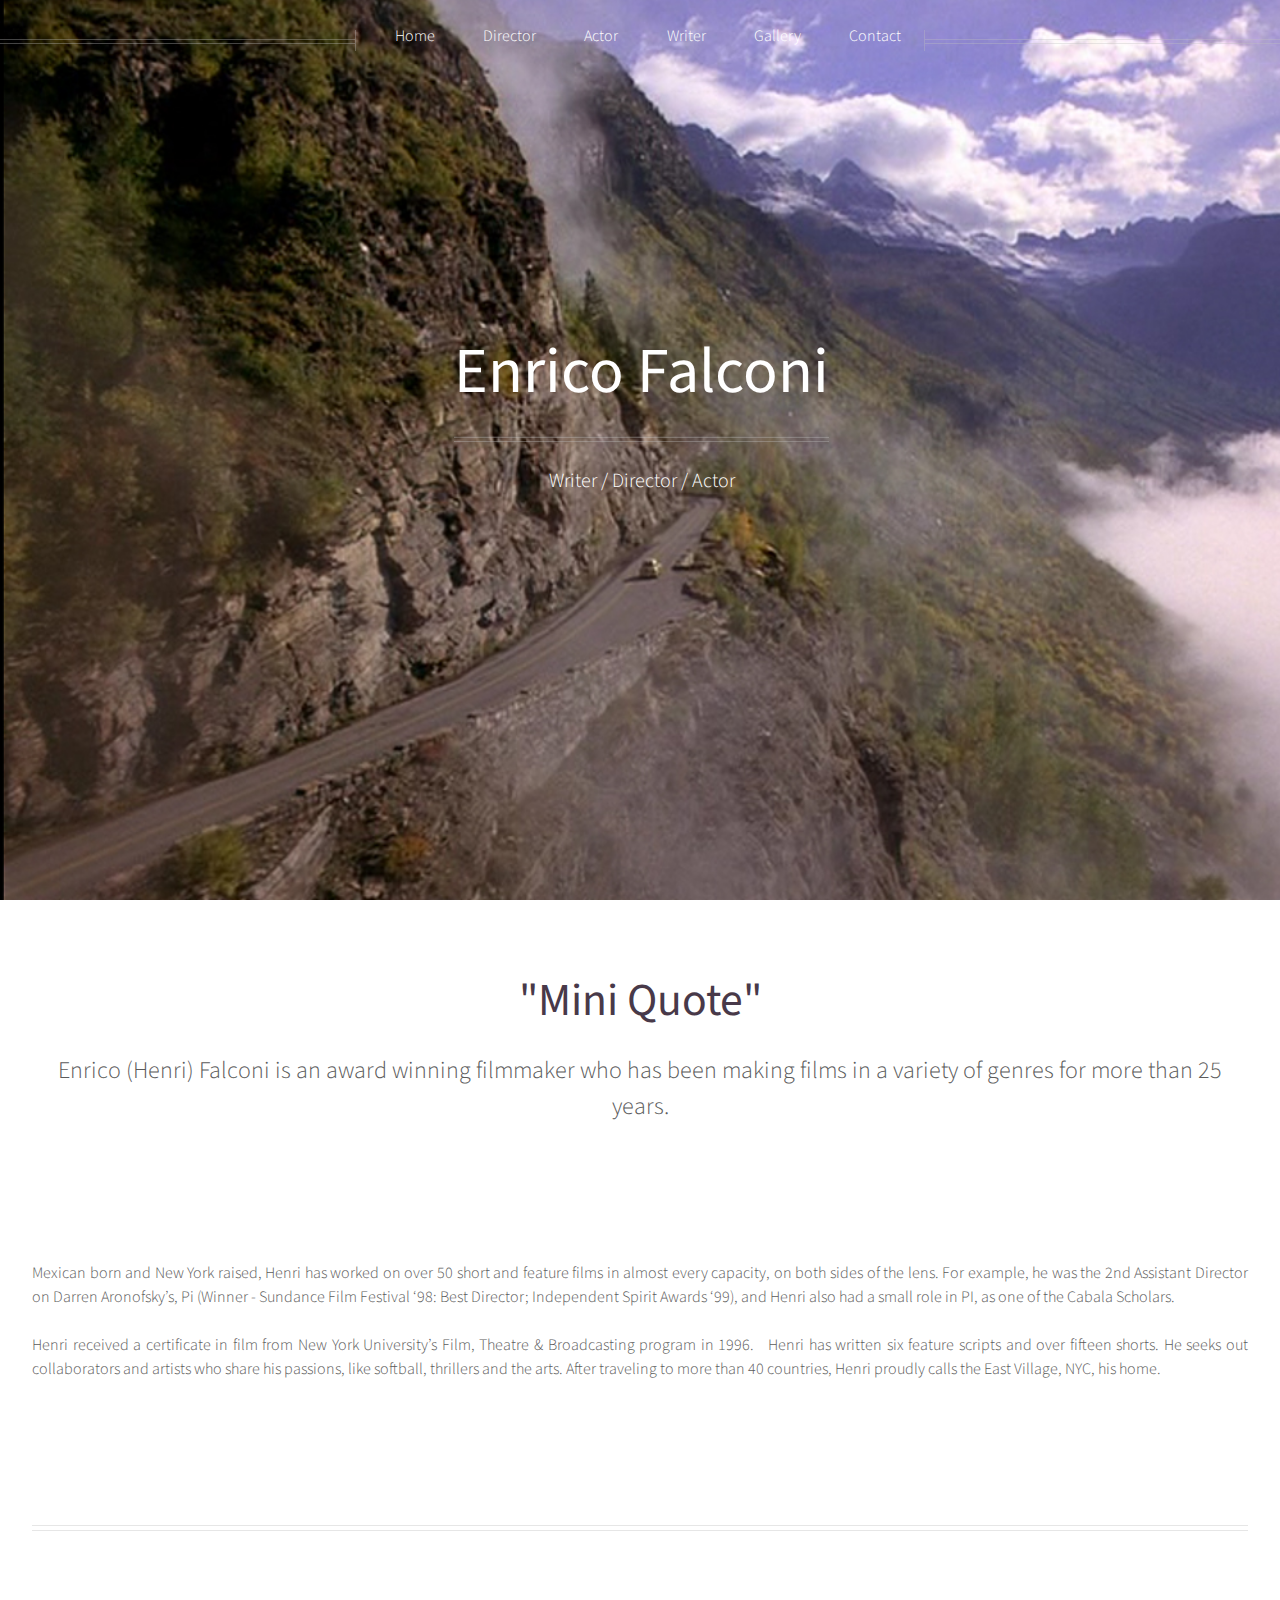
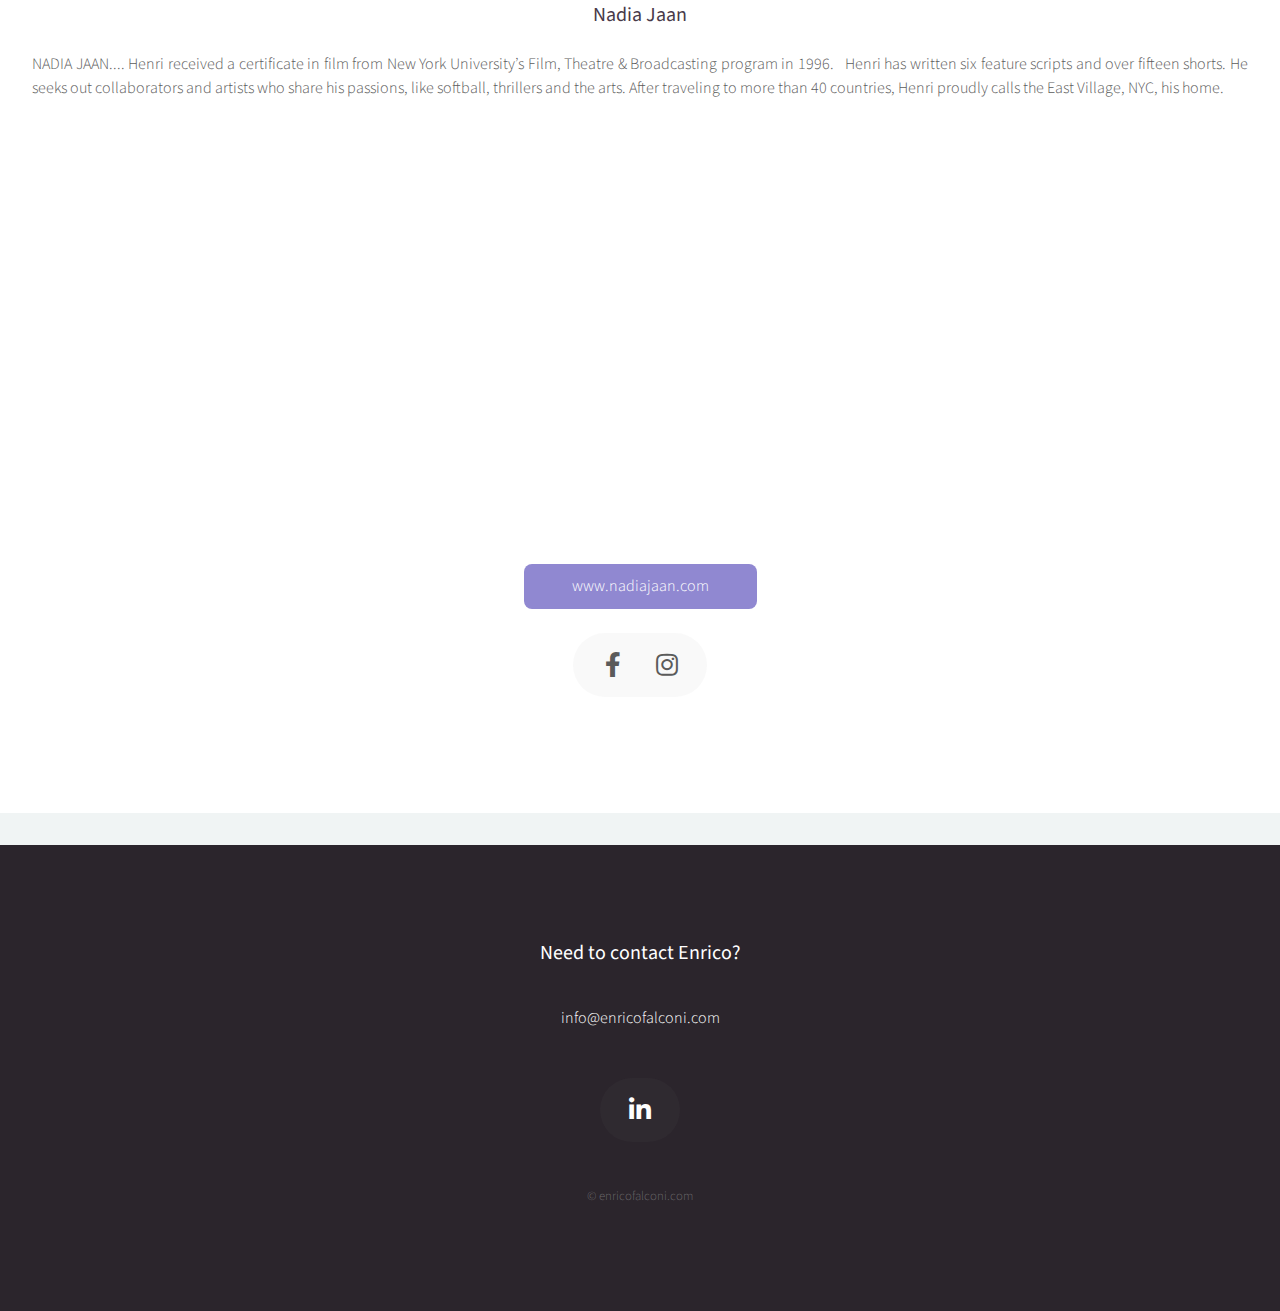
==== commit b7597186: "updates 10-13" ====
--- a/index.html
+++ b/index.html
@@ -12,7 +12,9 @@
       name="viewport"
       content="width=device-width, initial-scale=1, user-scalable=no"
     />
+    <link rel="icon" type="image/x-icon" href="./images/falcon-logo.jpg">
     <link rel="stylesheet" href="assets/css/main.css" />
+    
     <noscript
       ><link rel="stylesheet" href="assets/css/noscript.css"
     /></noscript>
@@ -26,7 +28,7 @@
           <header>
             <h1><a href="index.html" id="logo">Enrico Falconi</a></h1>
             <hr />
-            <p>Writer // Director // Actor</p>
+            <p>Writer / Director / Actor</p>
           </header>
           <!-- <br/> -->
           <footer>
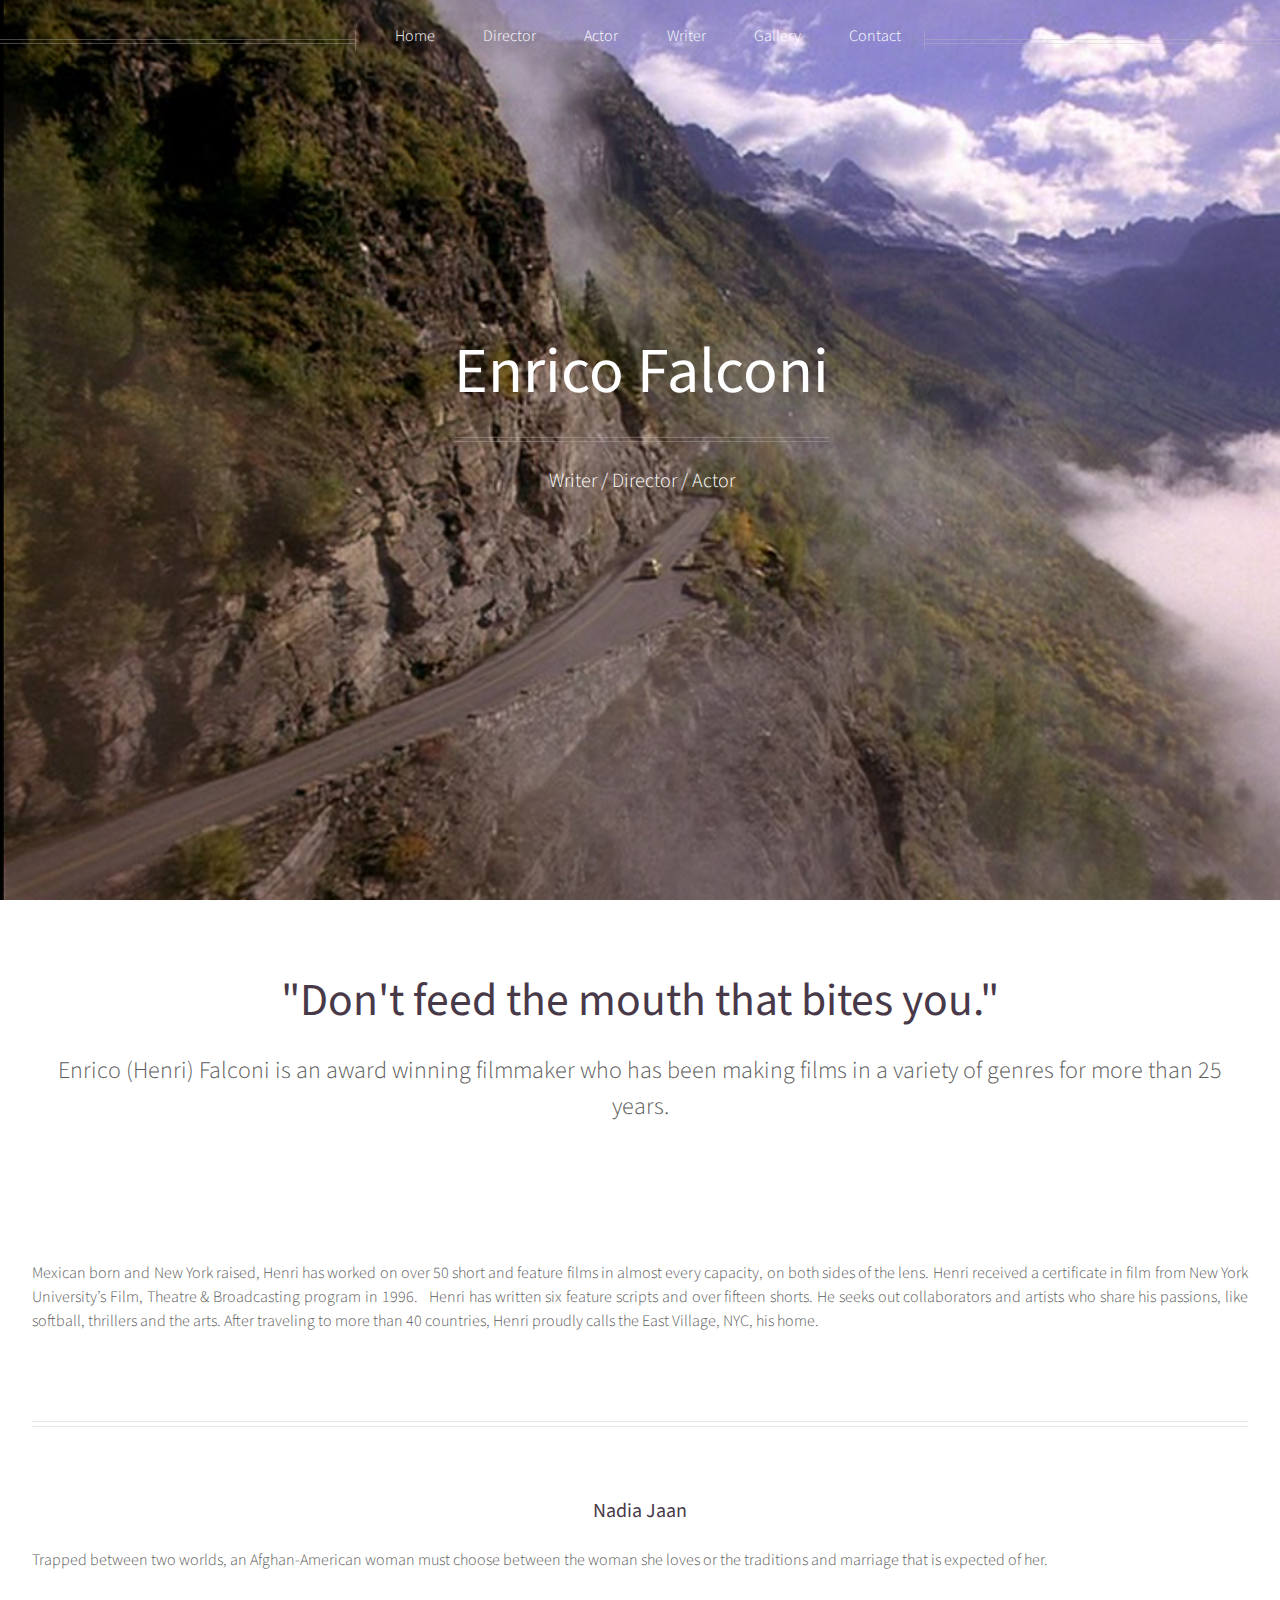
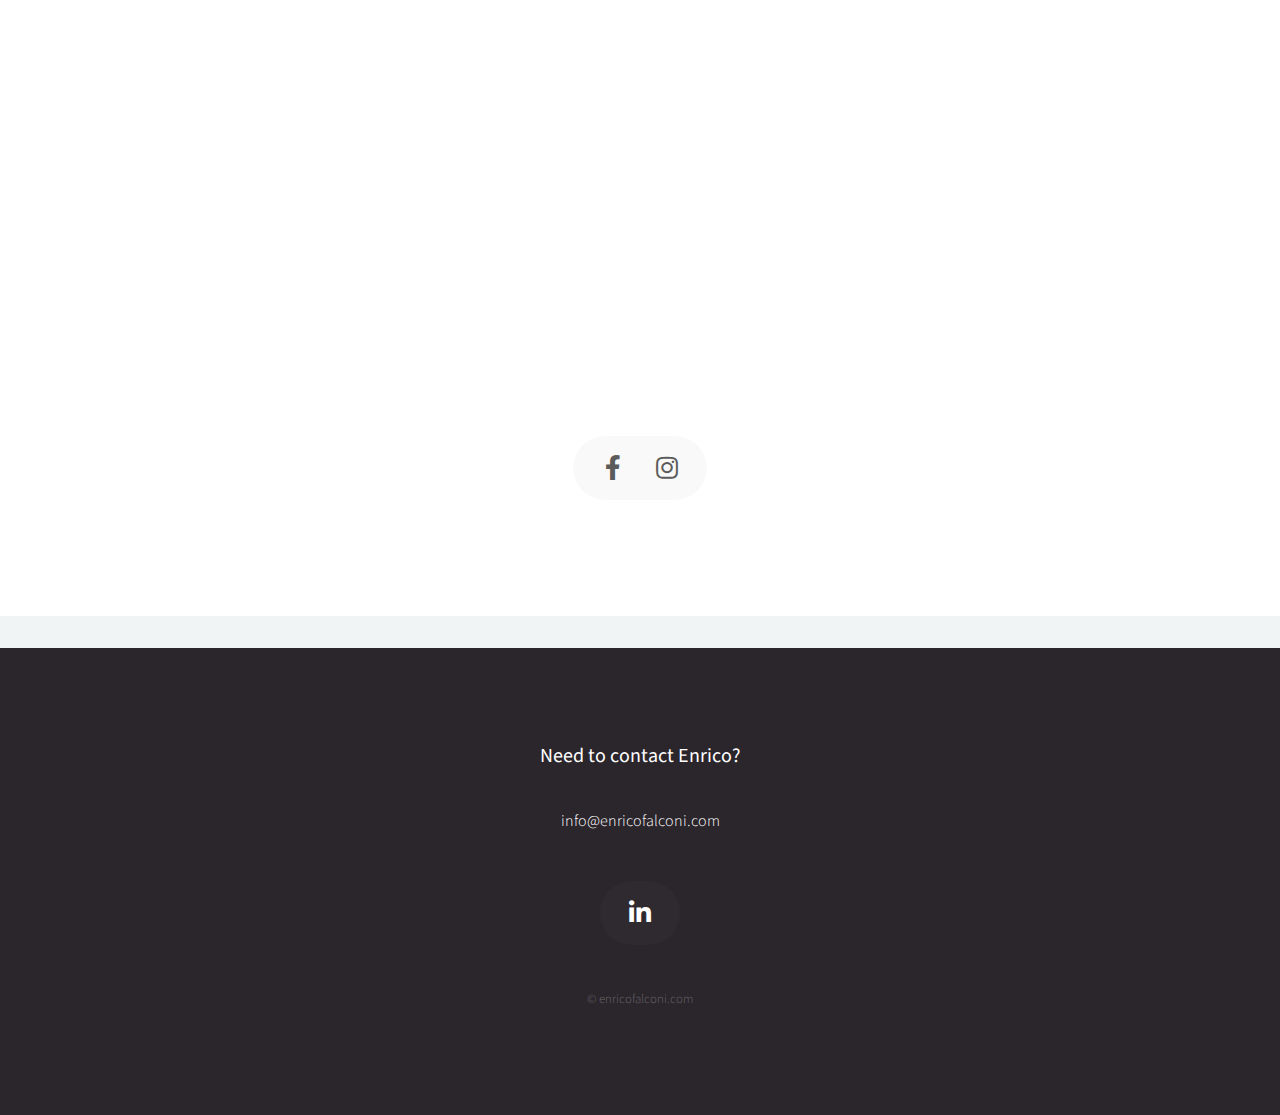
==== commit 43c73549: "updated content" ====
--- a/index.html
+++ b/index.html
@@ -6,7 +6,7 @@
 -->
 <html>
   <head>
-    <title>Enrico Falconi</title>
+    <title>Enrico Falconi | Home</title>
     <meta charset="utf-8" />
     <meta
       name="viewport"
@@ -44,12 +44,12 @@
         <!-- Nav -->
         <nav id="nav">
           <ul>
-            <li><a href="index.html">Home</a></li>
+            <li><a href="#">Home</a></li>
             <li>
               <a href="#">Director</a>
               <ul>
                 <li><a href="director-filmography.html">Filmography</a></li>
-                <li><a href="director-reel.html">Reel</a></li>
+                 <!--<li><a href="director-reel.html">Reel</a></li>-->
                 <li><a href="director-shorts.html">Shorts</a></li>
                 <li><a href="director-trailers.html">Trailers</a></li>
                 <li><a href="director-clips.html">Clips</a></li>
@@ -58,22 +58,18 @@
             <li>
               <a href="#">Actor</a>
               <ul>
-                <li><a href="actor-resume.html">Resume</a></li>
-                <li><a href="actor-reel.html">Reel</a></li>
+                <li><a target="_blank" href="https://henrifalconi.weebly.com/">Headshots/Resume</a></li>
+                <!--<li><a href="actor-reel.html">Reel</a></li>-->
                 <li><a href="actor-clips.html">Clips</a></li>
-                <li><a href="actor-headshots.html">Headshots</a></li>
               </ul>
             </li>
             <li>
               <a href="writer.html">Writer</a>
             </li>
             <li>
-              <a href="gallery.html">Gallery</a>
+              <a href="https://henrifalconi.weebly.com/">Gallery</a>
             </li>
-            <li><a href="contact.html">Contact</a></li>
-            <!-- <li><a href="left-sidebar.html">Left Sidebar</a></li>
-								<li><a href="right-sidebar.html">Right Sidebar</a></li>
-								<li><a href="no-sidebar.html">No Sidebar</a></li> -->
+            <li><a target="_blank" href="https://henrifalconi.weebly.com/contact.html">Contact</a></li>
           </ul>
         </nav>
       </div>
@@ -81,7 +77,7 @@
       <!-- Banner -->
       <section id="banner">
         <header>
-          <h2>"Mini Quote"</h2>
+          <h2>"Don't feed the mouth that bites you."</h2>
 		  <p>
 			Enrico (Henri) Falconi is an award winning filmmaker who has been
 			making films in a variety of genres for more than 25 years. 
@@ -101,12 +97,6 @@
           <p>
             Mexican born and New York raised, Henri has worked on over 50 short and
             feature films in almost every capacity, on both sides of the lens.
-            For example, he was the 2nd Assistant Director on Darren
-            Aronofsky’s, Pi (Winner - Sundance Film Festival ‘98: Best Director;
-            Independent Spirit Awards ‘99), and Henri also had a small role in
-            PI, as one of the Cabala Scholars. 
-            <br />
-            <br />
             Henri received a certificate in film from New York University’s
             Film, Theatre &amp; Broadcasting program in 1996.   Henri has
             written six feature scripts and over fifteen shorts. He seeks out
@@ -114,8 +104,8 @@
             thrillers and the arts. After traveling to more than 40 countries,
             Henri proudly calls the East Village, NYC, his home.
           </p>
-		  <br/>
-		  <br/>
+		  <!-- <br/> -->
+
 		  <!-- <div class="image featured">
             <img src="images/henri-main.jpg" alt="" />
           </div> -->
@@ -123,19 +113,13 @@
 		  <h3 style="text-align: center;">Nadia Jaan</h3>
 		  <br/>
 		  <p>
-			NADIA JAAN.... Henri received a certificate in film from New York University’s
-            Film, Theatre &amp; Broadcasting program in 1996.   Henri has
-            written six feature scripts and over fifteen shorts. He seeks out
-            collaborators and artists who share his passions, like softball,
-            thrillers and the arts. After traveling to more than 40 countries,
-            Henri proudly calls the East Village, NYC, his home.
+        Trapped between two worlds, an Afghan-American woman must choose between the woman she loves or the traditions and marriage that is expected of her. 
 		  </p>
 		  <br/>
-		  <iframe class="image featured" src="https://player.vimeo.com/video/396810867?h=ae4d4fefb5" width="640" height="360" frameborder="0" allow="autoplay; fullscreen; picture-in-picture" allowfullscreen></iframe>
+		  <iframe class="image featured" src="https://player.vimeo.com/video/767092209?h=fcd05cd091" width="640" height="360" frameborder="0" allow="autoplay; fullscreen; picture-in-picture" allowfullscreen></iframe>
 		  <footer>
-			<a target="_blank" href="http://nadiajaan.com/" class="button">www.nadiajaan.com</a>
-			<br />
-			<br />
+			<!-- <a target="_blank" href="http://nadiajaan.com/" class="button">www.nadiajaan.com</a> -->
+
 			<ul class="icons">
 
 				<li>
